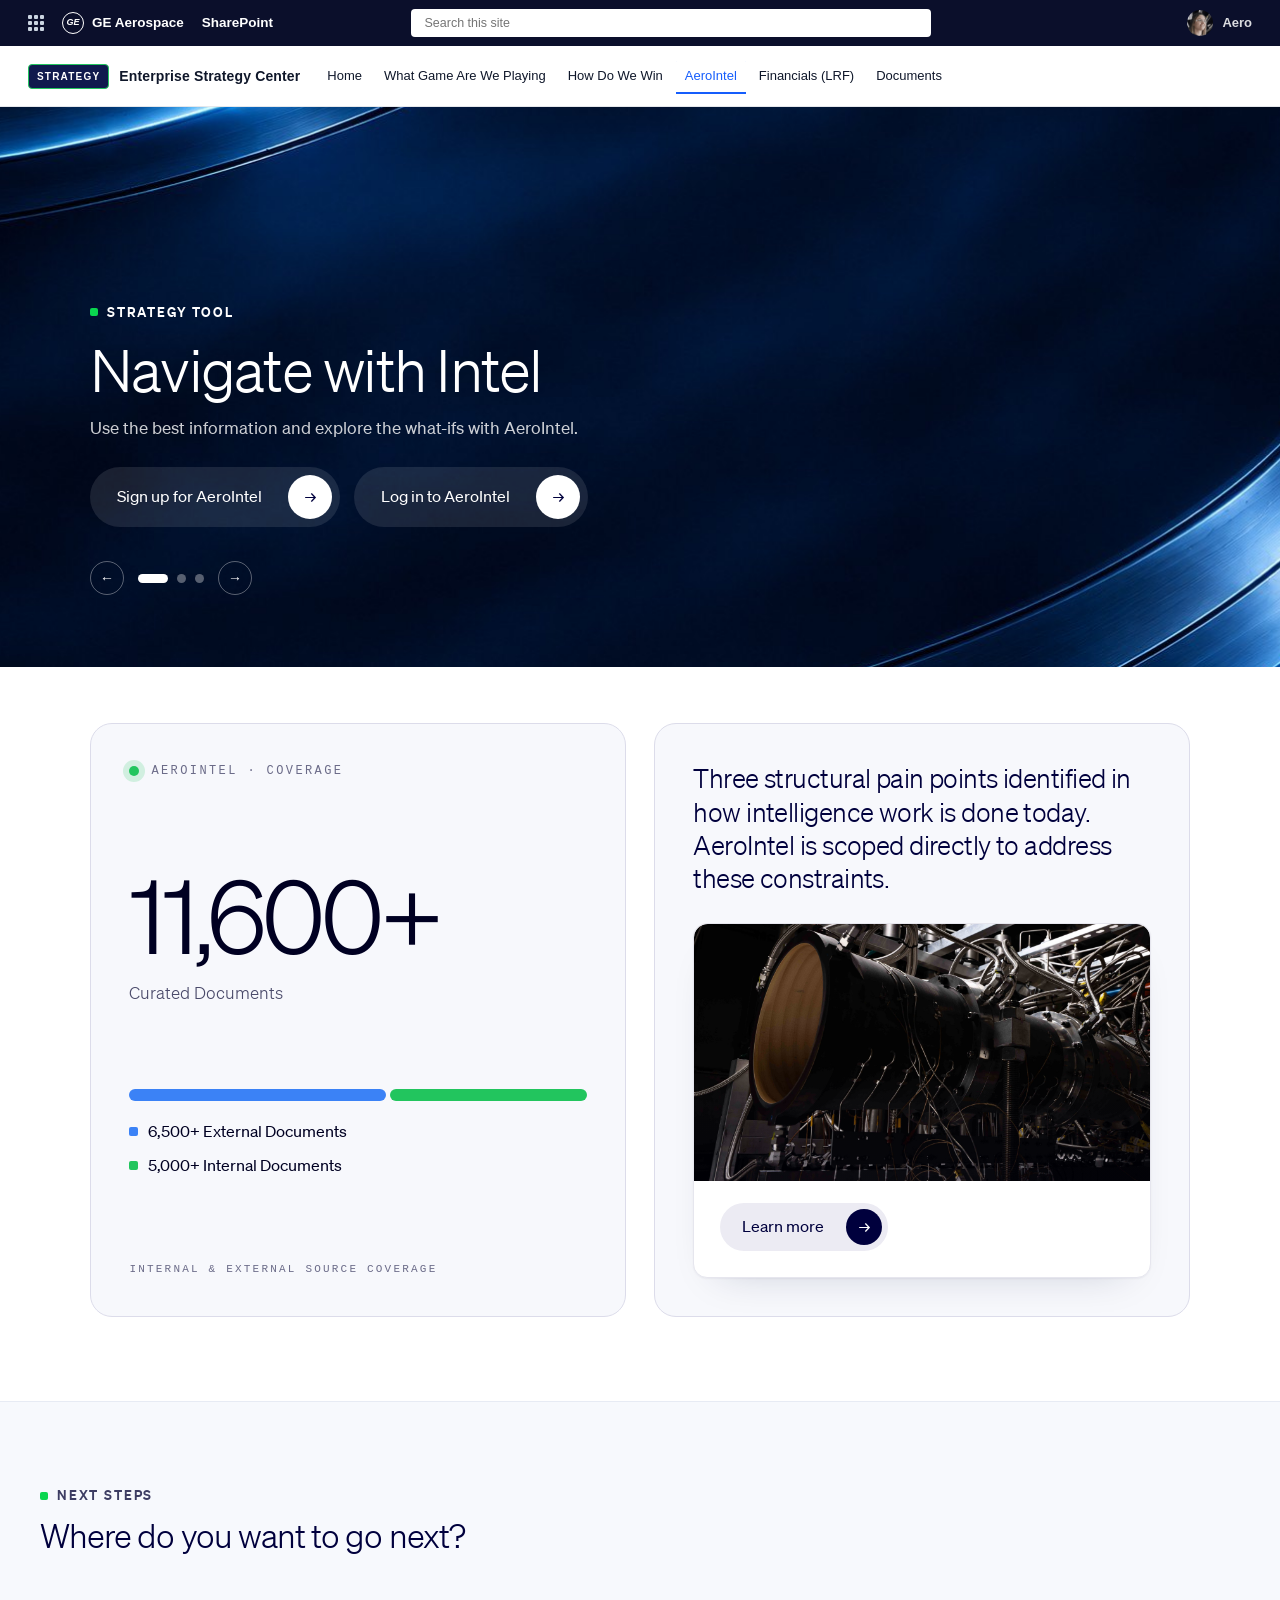
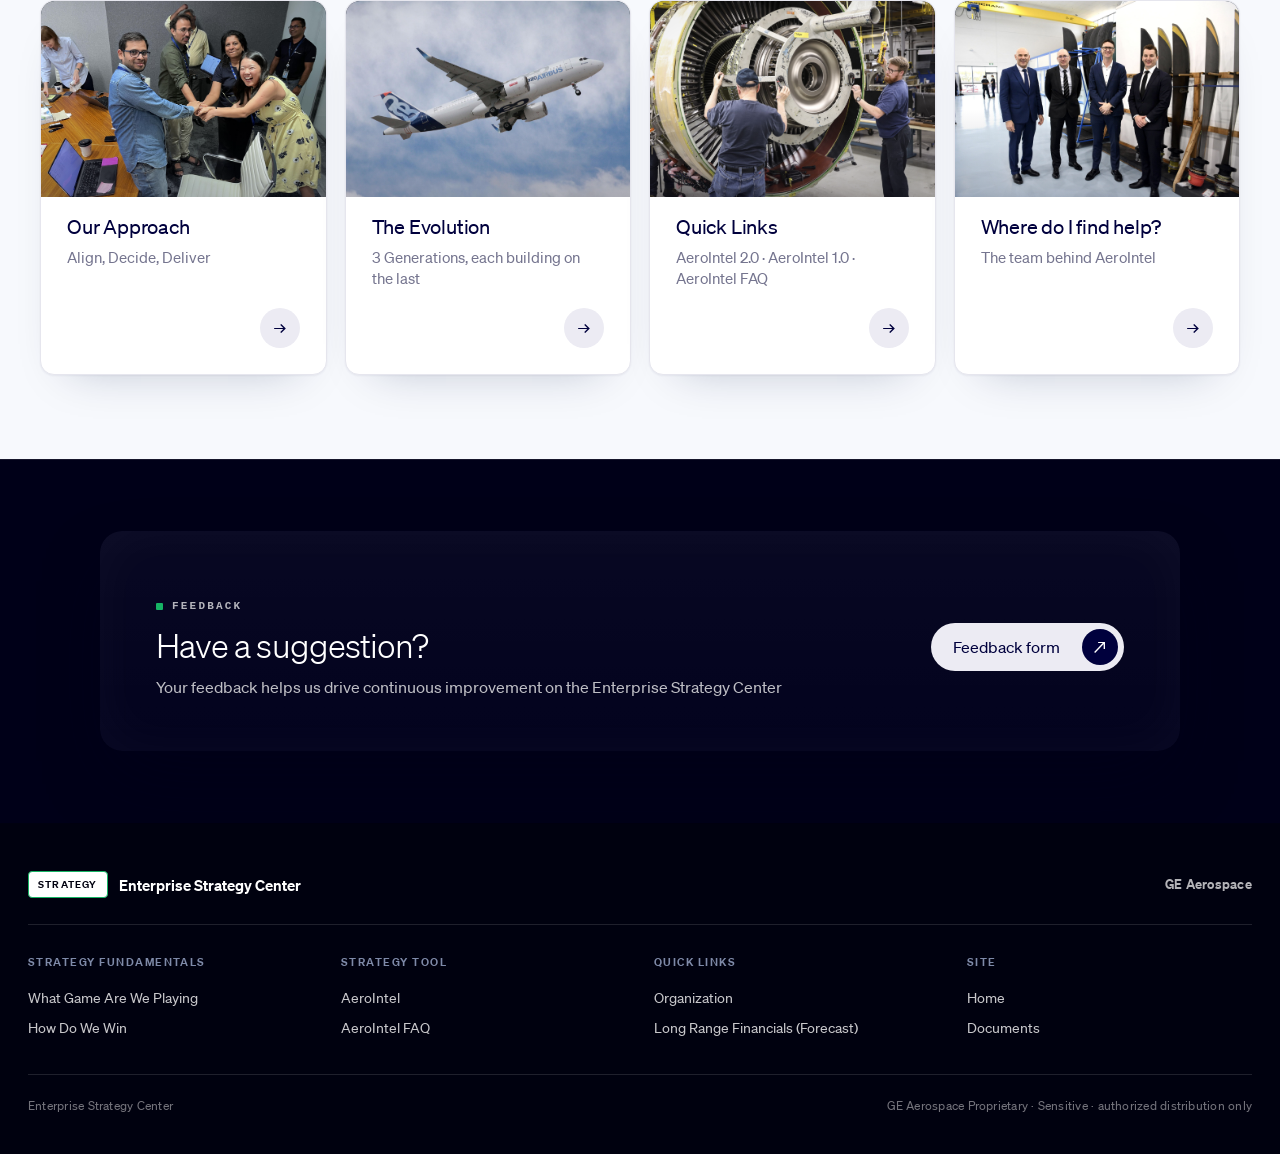
==== strategy-hub/option-d/aerointel.html @ 974b3f4d "AeroIntel help panel: new subcopy, AeroIntel placeholder roles, no business sections Co-Authored-By:" ====
<!doctype html><html lang="en"><head><meta charset="utf-8"><meta name="viewport" content="width=device-width, initial-scale=1"><meta name="robots" content="noindex, nofollow"><link rel="stylesheet" href="/hub/hub.css"><title>AeroIntel &middot; Enterprise Strategy Center &middot; Option D</title><style>
/* FOOTER BASE, copied from /hub/hub.css unchanged. The kit strips hub.css on every
   page, so a page that leans on it for .fd-footer ships stacked links with no columns
   and no background. Ken saw it on the Template Library and again on the homepage,
   2 October. This block goes FIRST so a page's own footer overrides still win. */
.fd-footer{background:#00010f;color:#fff;margin-top:56px;font-family:var(--font-sans,"GE Sans",-apple-system,"Helvetica Neue",Arial,sans-serif)}
.fd-footer .fdf-in{max-width:1280px;margin:0 auto;padding:48px 28px 40px}
.fd-footer .fdf-top{display:flex;align-items:center;justify-content:space-between;gap:20px;flex-wrap:wrap;padding-bottom:26px;border-bottom:1px solid rgba(255,255,255,.12)}
.fd-footer .fdf-brand{display:flex;align-items:center;gap:11px;font-size:15px;font-weight:600;color:#fff}
.fd-footer .fdf-chip{background:#fff;color:#00010f;font-size:10px;font-weight:800;letter-spacing:.12em;padding:5px 9px;border-radius:4px;border:1px solid #16b364}
.fd-footer .fdf-cobrand{font-size:13px;font-weight:600;color:rgba(255,255,255,.7);letter-spacing:.02em}
.fd-footer .fdf-cobrand i{font-style:normal;opacity:.5;margin:0 5px}
.fd-footer .fdf-cols{display:grid;grid-template-columns:repeat(4,1fr);gap:28px;padding:30px 0}
.fd-footer .fdf-h{font-size:10.5px;font-weight:700;letter-spacing:.14em;text-transform:uppercase;color:#7e8aa8;margin-bottom:12px}
.fd-footer .fdf-col a{display:block;color:rgba(255,255,255,.78);font-size:13.5px;text-decoration:none;padding:5px 0;transition:color .14s}
.fd-footer .fdf-col a:hover{color:#fff;text-decoration:none}
.fd-footer .fdf-meta{display:flex;align-items:center;justify-content:space-between;gap:16px;flex-wrap:wrap;padding-top:22px;border-top:1px solid rgba(255,255,255,.12);font-size:11.5px;color:rgba(255,255,255,.45);letter-spacing:.02em}
@media(max-width:720px){.fd-footer .fdf-cols{grid-template-columns:1fr 1fr;gap:24px}}
@media(max-width:440px){.fd-footer .fdf-cols{grid-template-columns:1fr}}

/* Dashboard — rebuilt on the GE Aerospace design system: white default, navy type, pill + circle arrows, one green accent */
@font-face{font-family:"GE Sans";font-weight:300;font-style:normal;font-display:swap;src:url("/assets/fonts/ge-sans/sons-light.woff2") format("woff2")}
@font-face{font-family:"GE Sans";font-weight:400;font-style:normal;font-display:swap;src:url("/assets/fonts/ge-sans/sons-regular.woff2") format("woff2")}
@font-face{font-family:"GE Sans";font-weight:600;font-style:normal;font-display:swap;src:url("/assets/fonts/ge-sans/sons-semibold.woff2") format("woff2")}
#dash{--ink:#00003d;--lav:#75758f;--pill:#ecebf3;--pillh:#e2e1ec;--tint:#f6f6f9;--line:#e6e6ee;--green:#0ad64f;color:var(--ink);background:#fff;font-family:"GE Sans",var(--font-sans,-apple-system,"Helvetica Neue",Arial,sans-serif)}
#dash .wrap2{width:100%;max-width:1320px;margin:0 auto;padding:0 40px;box-sizing:border-box}
#dash h2{font-weight:400;font-size:clamp(28px,2.6vw,40px);letter-spacing:-.015em;margin:0 0 12px;color:var(--ink);line-height:1.08}
#dash .lead{font-size:16px;color:var(--lav);line-height:1.55;margin:0 0 30px;max-width:64ch;font-weight:400}
#dash section{padding:76px 0 0}
#dash a{text-decoration:none;color:inherit}
#dash a:focus-visible,#dash button:focus-visible{outline:2px solid var(--ink);outline-offset:3px;border-radius:8px}

/* Signature components — the GE pill + circle arrow */
#dash .circ{display:inline-flex;flex:none;align-items:center;justify-content:center;width:44px;height:44px;border-radius:50%;background:var(--pill);color:var(--ink);font-size:17px;transition:background .18s,color .18s}
#dash .gpill{display:inline-flex;align-items:center;gap:22px;background:var(--pill);border-radius:999px;padding:6px 6px 6px 22px;color:var(--ink);font-size:16px;line-height:1.2;white-space:nowrap;transition:background .18s}
#dash .gpill .pc{display:flex;flex:none;align-items:center;justify-content:center;width:36px;height:36px;border-radius:50%;background:var(--ink);color:#fff;font-size:15px}
#dash .gpill:hover{background:var(--pillh)}

/* Scroll-in: one calm fade/rise, only when JS is on */
#dash.js-anim .rise{opacity:0;transform:translateY(14px);transition:opacity .5s ease,transform .5s ease}
#dash.js-anim .rise.in{opacity:1;transform:none}
@media (prefers-reduced-motion:reduce){#dash.js-anim .rise{opacity:1;transform:none;transition:none}#dash *{transition-duration:.01ms!important}}

/* ── HERO — full-bleed photography, white sentence-case type low-left ── */
#dash .hero{position:relative;color:#fff;background:#0a1626 url(/assets/hero/hero-aircraft.jpg?v=2) center 40%/cover no-repeat;min-height:clamp(540px,64vh,700px);display:flex;flex-direction:column;justify-content:flex-end}
#dash .hero::before{content:"";position:absolute;inset:0;pointer-events:none;background:linear-gradient(180deg,rgba(2,6,20,.28) 0%,rgba(2,6,20,0) 34%,rgba(2,6,20,.34) 100%)}
#dash .hero .in{position:relative;max-width:1320px;margin:0 auto;width:100%;padding:44px 40px 40px;box-sizing:border-box}
#dash .hero .hrow{display:grid;grid-template-columns:1.5fr .9fr;gap:24px 64px;align-items:end}
#dash .hero h1{font-weight:400;font-size:clamp(46px,5.6vw,82px);letter-spacing:-.015em;line-height:1.04;margin:0;color:#fff}
#dash .hero .hsub{font-size:clamp(17px,1.5vw,21px);color:#fff;line-height:1.4;margin:0 0 8px;max-width:34ch;justify-self:end}
#dash .hero .hline{border:0;border-top:1px solid rgba(255,255,255,.35);margin:34px 0 0}

/* ── GUIDED PATH — on white, structured by whitespace and hairlines ── */
#dash .rail-grid{display:grid;grid-template-columns:250px 1fr;gap:24px 56px;align-items:start;border-top:1px solid var(--line);padding-top:28px}
#dash .rail{font-size:19px;color:var(--ink);font-weight:400}
#dash .rail .rsub{display:block;font-size:14px;color:var(--lav);margin-top:8px;line-height:1.5;font-weight:400;max-width:24ch}
#dash .rail .rmore{margin-top:22px;display:inline-flex}
#dash .qrow{display:grid;grid-template-columns:56px 1fr;gap:24px;align-items:start;padding:30px 0;border-bottom:1px solid var(--line)}
#dash .qrow:first-child{padding-top:4px}
#dash .qnum{font-size:15px;color:var(--lav);padding-top:10px}
#dash .qhead{font-size:clamp(24px,2.4vw,32px);font-weight:400;letter-spacing:-.01em;color:var(--ink);line-height:1.15;margin:0 0 18px}
#dash .fpills{display:flex;flex-wrap:wrap;gap:10px}
/* Framing the fundamentals: the stair step above the three questions. One narrative, left to right: a card lands,
   the line draws out of it, PDCA turns in as the line passes, the target pops when the line arrives, the next card lands.
   CSS animations so it stays smooth while the panel is settling. Replays each time Get Started opens. 8 Sep. */
#dash{--fj-out:cubic-bezier(0.23,1,0.32,1);--fj-inout:cubic-bezier(0.77,0,0.175,1)}
#dash .fj{position:relative;height:300px;margin:6px 0 30px}
#dash .fj svg{position:absolute;inset:0;width:100%;height:100%;overflow:visible}
#dash .fj .fj-mono{font-family:ui-monospace,Menlo,monospace;font-size:10px;letter-spacing:.14em;fill:#2256e6;font-weight:700}
#dash .fj .fj-path{stroke-dasharray:100;stroke-dashoffset:100}
#dash .fj .fj-pdca,#dash .fj .fj-target,#dash .fj .fj-arrow{opacity:0;transform-box:fill-box;transform-origin:center}
#dash .fj .fj-pdca{transform:rotate(-70deg) scale(.7)}
#dash .fj .fj-target{transform:scale(.4)}
#dash .fj-stage{position:absolute;display:flex;flex-direction:column;gap:5px;text-align:left;background:#fff;border:1.5px solid var(--line);border-radius:14px;padding:14px 16px 15px;font-family:inherit;cursor:pointer;width:min(31%,330px);opacity:0;transform:translateY(14px) scale(.985);transition:border-color .15s ease,box-shadow .15s ease}
#dash .fj.go .fj-path.p1{animation:fjdraw .7s var(--fj-inout) .26s forwards}
#dash .fj.go .fj-path.p2{animation:fjdraw .95s var(--fj-inout) 1.12s forwards}
#dash .fj.go .fj-pdca{animation:fjturn .46s var(--fj-out) forwards}
#dash .fj.go .fj-pdca[style*="--i:1"]{animation-delay:.5s}
#dash .fj.go .fj-pdca[style*="--i:2"]{animation-delay:1.42s}
#dash .fj.go .fj-target{animation:fjpop .38s var(--fj-out) forwards}
#dash .fj.go .fj-target[style*="--i:1"]{animation-delay:.9s}
#dash .fj.go .fj-target[style*="--i:2"]{animation-delay:2.0s}
#dash .fj.go .fj-arrow{animation:fjfadein .25s var(--fj-out) 1.95s forwards}
@keyframes fjfadein{to{opacity:1}}
#dash .fj.go .fj-stage{animation:fjland .48s var(--fj-out) forwards}
#dash .fj.go .fj-stage.s1{animation-delay:0s}
#dash .fj.go .fj-stage.s2{animation-delay:.98s}
#dash .fj.go .fj-stage.s3{animation-delay:2.06s}
@keyframes fjdraw{to{stroke-dashoffset:0}}
@keyframes fjturn{from{opacity:0;transform:rotate(-70deg) scale(.7)}to{opacity:1;transform:none}}
@keyframes fjpop{0%{opacity:0;transform:scale(.4)}70%{opacity:1;transform:scale(1.12)}100%{opacity:1;transform:scale(1)}}
@keyframes fjland{from{opacity:0;transform:translateY(14px) scale(.985)}to{opacity:1;transform:none}}
#dash .fj-stage:hover{border-color:var(--ink);box-shadow:0 14px 34px -24px rgba(0,0,61,.4)}
#dash .fj-stage.on{border-color:var(--green);box-shadow:0 0 0 3px rgba(10,214,79,.14)}
#dash .fj-stage .fj-n{font-family:ui-monospace,Menlo,monospace;font-size:10px;font-weight:700;letter-spacing:.14em;color:#2256e6}
#dash .fj-stage .fj-name{font-size:16px;font-weight:600;color:var(--ink);letter-spacing:-.01em}
#dash .fj-stage .fj-f{font-size:12.5px;color:var(--lav);line-height:1.45}
#dash .fj-stage.s1{left:0;top:172px}
#dash .fj-stage.s2{left:34.5%;top:118px}
#dash .fj-stage.s3{left:69%;top:66px}
@media(max-width:860px){#dash .fj{height:auto;display:grid;gap:10px}#dash .fj svg{display:none}#dash .fj-stage{position:static;width:auto}}
@media(prefers-reduced-motion:reduce){#dash .fj .fj-path{stroke-dashoffset:0}#dash .fj .fj-pdca,#dash .fj .fj-target,#dash .fj-stage{transform:none}#dash .fj.go .fj-path,#dash .fj.go .fj-pdca,#dash .fj.go .fj-target,#dash .fj.go .fj-arrow,#dash .fj.go .fj-stage{animation:fjfade .3s ease forwards;animation-delay:0s}@keyframes fjfade{to{opacity:1}}}
/* A plain-language line on hover or focus for each stage pill. */
#dash .fpill[data-tip]{position:relative}
/* No floating box. A hint that appears over its neighbours and vanishes when you
   look away is a worse deal than a line that lives on the page: this reserves one
   line under the options and writes the hovered stage into it, holding the chosen
   one's line when nothing is hovered. Nothing is covered and nothing moves. */
/* The diagram answers the stage question, so it opens where that question is
   asked rather than sitting as a bare row at the foot of the panel. The trigger
   is a quiet line under the stage hint; the diagram opens between the two
   questions, which is where a reader is when they wonder what a stage means. */
#dash #px-start .fjwrap{margin:6px 0 0;border-top:0;padding-top:0}
#dash #px-start .fjmore{width:auto;gap:10px;padding:8px 0;font-size:14.5px;color:var(--lav)}
#dash #px-start .fjmore .fjmore-t{font-size:14.5px;border-bottom:1px solid transparent;transition:border-color .18s cubic-bezier(.23,1,.32,1)}
#dash #px-start .fjmore .fjmore-c{margin-left:0;width:22px;height:22px;font-size:13px}
@media(hover:hover) and (pointer:fine){
  #dash #px-start .fjmore:hover{color:var(--ink)}
  #dash #px-start .fjmore:hover .fjmore-t{border-bottom-color:var(--ink)}}
#dash #px-start .fjbox{padding:14px 0 4px}
#dash #px-start .fjh{display:none}
#dash .qtip{min-height:2.6em;margin:14px 0 0;font-size:15px;line-height:1.5;color:var(--lav);
  max-width:62ch;transition:opacity .18s cubic-bezier(.23,1,.32,1)}
#dash .qtip.swap{opacity:0}
/* Empty, it reserves nothing. Holding two lines of space before anyone has
   hovered anything leaves a hole under the options. */
#dash .qtip:empty{min-height:0;margin-top:0}
@media(prefers-reduced-motion:reduce){#dash .qtip{transition:none}}
/* The PDCA turns and the targets explain themselves on hover or focus, in Sam's words
   from the 9 Oct journey mock-up. The line under the journey is the page's own .qtip;
   CSS only (:has), so nothing here depends on script the kit may drop. */
#dash .fj .fj-pdca,#dash .fj .fj-target{cursor:help;outline:none}
#dash .fj-ribbon{margin:22px 0 0;padding:14px 20px;border-radius:12px;background:linear-gradient(90deg,#eef3ff,#effaf3);border:1px solid #e1e6f2;font-size:14.5px;line-height:1.5;color:var(--lav);text-align:center}
#dash .fj-ribbon b{color:var(--ink);font-weight:600}
#dash .fj-ribbon i{font-style:normal;margin:0 8px;color:#a5adc4}
/* Sam's Getting Started panel. Three cards of real copy, so the type is set for reading: one body size,
   dark enough to read, every card the same height, and each card's action pinned to its foot so the three
   buttons line up. Labels are the Learn panel's v-label; the cards are the homepage card frame. */
#dash #fjpanel{margin-top:30px}
#dash #fjpanel .phead{margin-bottom:16px}
#dash #fjpanel .k{font-size:11px;font-weight:700;letter-spacing:.2em;text-transform:uppercase;color:#44496e;font-family:ui-monospace,Menlo,monospace;margin-bottom:14px}
#dash #fjpanel .phead .k{margin-bottom:8px}
#dash #fjpanel h2{font-size:24px;font-weight:300;letter-spacing:-.015em;color:var(--ink);margin:0;line-height:1.2}
#dash #fjpanel .side{display:grid;grid-template-columns:repeat(3,1fr);gap:18px;align-items:stretch}
#dash #fjpanel .side > div{border-radius:14px;padding:28px;display:flex;flex-direction:column;background:#fff;border:1px solid var(--line);box-shadow:0 1px 2px rgba(11,26,64,.05),0 18px 40px -26px rgba(11,26,64,.22);font-size:16px;line-height:1.55;color:#44496e}
#dash #fjpanel .side > div > span,#dash #fjpanel .next p{margin:0 0 28px}
#dash #fjpanel .next{background:var(--ink)!important;border-color:var(--ink)!important;color:#fff}
#dash #fjpanel .next .k{color:rgba(255,255,255,.7)}
#dash #fjpanel .next p{font-size:16px;line-height:1.55;color:#fff}
#dash #fjpanel .side .gpill{margin-top:auto;align-self:flex-start;white-space:normal;text-align:left;font-size:15px;line-height:1.3;gap:16px;text-decoration:none}
#dash #fjpanel .side .gpill .pc{width:32px;height:32px;font-size:13px}
@media(max-width:860px){#dash #fjpanel .side{grid-template-columns:1fr}#dash #fjpanel .side > div{padding:24px}}
#dash .fj-note{display:flex;align-items:flex-start;gap:9px;margin:12px 0 0;font-size:14px;line-height:1.5;color:var(--lav)}
#dash .fj-note svg{flex:none;margin-top:2px}
/* Each tip opens beside the icon it explains, as in Sam's journey mock-up (Anam, via Becca, 15 Oct). The
   card is Sam's .tip at GE values; the script below places it next to the hovered icon. */
#dash .fj-tips{position:absolute;inset:0;pointer-events:none;z-index:5}
#dash .fj-tips .qtip{position:absolute;left:0;top:0;width:300px;min-height:0;margin:0;background:#00003d;color:#fff;border-radius:12px;padding:16px 18px;font-size:13.5px;line-height:1.5;box-shadow:0 12px 30px rgba(11,16,51,.25);opacity:0;transform:translateY(6px);transition:opacity .18s,transform .18s}
#dash .fj-tips .qtip b{color:#fff;font-weight:600}
#dash #fjbox:has(.fj-pdca[style*="--i:1"]:is(:hover,:focus-visible)) .qtip[data-k="p1"],
#dash #fjbox:has(.fj-pdca[style*="--i:2"]:is(:hover,:focus-visible)) .qtip[data-k="p2"],
#dash #fjbox:has(.fj-target[style*="--i:1"]:is(:hover,:focus-visible)) .qtip[data-k="t1"],
#dash #fjbox:has(.fj-target[style*="--i:2"]:is(:hover,:focus-visible)) .qtip[data-k="t2"]{opacity:1;transform:none}
#dash .fj-tips .qtip.on{opacity:1;transform:none}
@media(prefers-reduced-motion:reduce){#dash .fj-tips .qtip{transition:none}}

#dash .fpill{appearance:none;font-family:inherit;line-height:1.2;padding:11px 22px;font-size:15px;font-weight:400;border-radius:999px;border:0;background:var(--pill);color:var(--ink);white-space:nowrap;cursor:pointer;transition:background .18s,color .18s}
#dash .fpill:hover{background:var(--pillh)}
#dash .fpill.on{background:var(--ink);color:#fff}

/* Recommendation — the highlighted row, split: Wingmate handoff leads (the one green action), direct destination second */
#dash .frec{display:grid;grid-template-columns:1.55fr 1fr;gap:0;align-items:stretch;background:var(--tint);margin-top:44px}
#dash .frec .fhalf{display:grid;grid-template-columns:1fr auto;gap:28px;align-items:center;padding:36px 40px}
#dash .frec .fdst{border-left:1px solid var(--line);gap:24px}
#dash .frec .fmeta{font-size:13.5px;color:var(--ink);margin-bottom:12px}
#dash .frec .fmeta .dot{display:inline-block;width:4px;height:4px;border-radius:50%;background:#c9c9d6;vertical-align:2px;margin:0 9px}
#dash .frec .fmeta .fm2{color:var(--lav)}
#dash .frec-title{font-size:clamp(28px,2.8vw,40px);font-weight:400;letter-spacing:-.015em;line-height:1.1;margin:0 0 10px;color:var(--ink)}
#dash .frec-body{font-size:16px;line-height:1.55;color:var(--lav);max-width:72ch;margin:0 0 18px}
#dash .frec-body b{color:var(--ink);font-weight:400}
/* The recommendation had three things competing to be the action: a bold line, a
   green circle and a navy circle. The label is now a button, the quoted prompt is
   set apart from the explanation, and the right half is the quieter of the two. */
#dash .frec-label{display:inline-flex;align-items:center;gap:10px;font-size:15px;font-weight:600;
  color:#fff;background:var(--ink);border-radius:100px;padding:11px 20px;line-height:1;
  transition:background .18s,transform .18s}
#dash .frec .fhalf:hover .frec-label{background:#123}
#dash .frec .fdst .frec-label{color:var(--ink);background:transparent;border:1px solid var(--line);padding:10px 19px}
#dash .frec .fdst:hover .frec-label{background:#fff;border-color:var(--ink)}
/* One affordance per half: the labelled button. The circle arrow duplicated it. */
#dash .frec .go{display:none}
#dash .frec .fhalf{grid-template-columns:1fr}
#dash .frec .fdst .go{width:44px;height:44px;background:transparent;border:1px solid var(--line);color:var(--ink);font-size:16px}
#dash .frec .fdst:hover .go{background:var(--ink);border-color:var(--ink);color:#fff}
#dash .frec .fdst{align-items:start}
#dash .frec .fdst .fmain{padding-top:2px}
#dash .frec .fwm-q{font-size:15px;line-height:1.55;color:var(--lav);margin:0 0 20px;max-width:60ch;
  padding:12px 0 12px 16px;border-left:2px solid var(--line);font-style:normal}
/* The recommendation card grew when the why and the field proof joined it, so
   both halves hang from the top: a centred arrow beside a tall card reads as
   an arrow pointing at nothing. */
#dash .frec .fhalf{align-items:start}
#dash .frec .fhalf .go{margin-top:6px}
/* The stair step used to sit above the questions, where it read as something to
   get past. Sam, 8 Sep: put a learn more under it that opens the animation. It
   is now below the recommendation, closed, and it plays when it opens. */
/* Question two and the recommendation are empty until they are earned. */
/* An answered question draws a line to the next one, and the last one draws into
   the recommendation. The page already says "this leads to that" this way: the
   stair step below runs the same pale path from one stage to the next, so the
   questions borrow its language rather than inventing a second one. */
/* Both halves end in an action, so both look like one. "Start with Wingmate" was
   set as plain body text at the foot of a long card and read as another
   paragraph. */
#dash .frec .frec-label{display:inline-flex;align-items:center;gap:10px;font-size:15.5px;font-weight:600;
  padding:12px 22px;border-radius:100px;background:var(--ink);color:#fff;border:1px solid var(--ink);
  transition:background .18s cubic-bezier(.23,1,.32,1),color .18s cubic-bezier(.23,1,.32,1)}
#dash .frec .frec-label::after{content:"\2192";font-weight:400}
#dash .frec .fdst .frec-label{background:transparent;color:var(--ink);border:1px solid var(--line)}
@media(hover:hover) and (pointer:fine){
  #dash .frec .fhalf:hover .frec-label{background:#0b1533;border-color:#0b1533;color:#fff}
  #dash .frec .fdst:hover .frec-label{background:var(--ink);border-color:var(--ink);color:#fff}}
/* The right half names the file rather than asking a question about it. */
/* The file is a title beside a title, so it is set at the same size as the
   recommendation rather than a rank below it. */
#dash .frec .fdst-name{font-size:clamp(28px,2.8vw,40px);font-weight:400;letter-spacing:-.015em;
  line-height:1.1;color:var(--ink);margin:0 0 8px}
#dash .frec .fdst-fund{font-size:14px;color:var(--lav);margin:0 0 20px}
#dash .frec .fdst .go{display:none}
/* Both ways in sit under the thumbnail, so the right half carries weight against
   a long recommendation instead of holding one label. Each one says what it is
   rather than leaving a reader to guess which is which. */
/* Before anything is answered the panel is one question in a wide grid, and the
   space under it was the height the recommendation will occupy. The rows carry
   their own rhythm instead. */
#dash #px-start .rail-grid{padding-top:22px}
#dash #px-start .qrow{padding:22px 0}
#dash #px-start .fjwrap{margin-top:22px}
/* A panel already sits inside the page column, so its inner wrap carries no side padding of its own:
   the second 40px set every panel in from the tile row above it and the bands below (Donny, 15 Oct). */
#dash .gsx .wrap2{padding-bottom:6px;padding-left:0;padding-right:0}
/* One left edge for the whole panel. The rail was a 250px column beside the
   questions, the number was a third column with a connector hanging off it, and
   the recommendation started somewhere else again. */
#dash #px-start .rail-grid{display:block;border-top:1px solid var(--line);padding-top:26px}
#dash #px-start .rail{font-size:15px;color:var(--lav);max-width:62ch;margin:0 0 26px}
#dash #px-start .rail .rsub{display:inline;font-size:15px;max-width:none;margin:0}
#dash #px-start .rail .rsub::before{content:" "}
#dash #px-start .qrow{display:block;padding:0;border-bottom:0}
/* This rule carries two ids, so it beat the hidden rule and question two was
   on the page from the start again. Hidden wins, stated at the same weight. */
#dash #px-start .qrow[hidden],#dash #px-start .frec[hidden],#dash #px-start .fnote[hidden]{display:none}
#dash #px-start .qrow + .qrow{padding-top:52px}
/* The questions are the titles, and they are the same question, so they are set
   the same. The gap under a question is tighter than the gap between one
   question and the next, so each heading reads with its own options rather
   than floating between the two sets. */
#dash #px-start .qhead{font-size:clamp(30px,3.4vw,44px);font-weight:300;letter-spacing:-.022em;
  line-height:1.08;margin:0 0 20px}
/* No box behind the answer. It sat on a grey panel inside an already grey
   section, which reads as a rendering fault rather than a container. */
#dash #px-start .frec{margin-top:52px;border-top:1px solid var(--line);padding-top:34px;
  background:transparent;border-left:0;border-right:0;border-bottom:0;border-radius:0;overflow:visible;align-items:start}
#dash #px-start .frec .fhalf{padding:0 44px 0 0;align-items:start}
#dash #px-start .frec .fdst{border-left:1px solid var(--line);padding:0 0 0 44px}
#dash #px-start .fnote{padding:0;margin-top:26px}
#dash #px-start .fjwrap{margin-top:26px}
#dash .frec .facts{display:grid;gap:10px;margin-top:20px}
#dash .frec .fact{display:grid;grid-template-columns:1fr auto;align-items:center;gap:8px 16px;
  padding:16px 18px;border:1px solid var(--line);border-radius:14px;background:#fff;text-decoration:none;
  transition:border-color .18s cubic-bezier(.23,1,.32,1),box-shadow .18s cubic-bezier(.23,1,.32,1)}
#dash .frec .fact-t{font-size:15.5px;font-weight:600;color:var(--ink);grid-column:1}
#dash .frec .fact-s{grid-column:1;font-size:13px;line-height:1.5;color:var(--lav);
  display:-webkit-box;-webkit-line-clamp:2;-webkit-box-orient:vertical;overflow:hidden}
#dash .frec .fact-a{grid-column:2;grid-row:1 / span 2;width:34px;height:34px;border-radius:50%;
  border:1px solid var(--line);display:inline-flex;align-items:center;justify-content:center;
  color:var(--ink);font-size:15px;
  transition:background .18s cubic-bezier(.23,1,.32,1),border-color .18s cubic-bezier(.23,1,.32,1),color .18s cubic-bezier(.23,1,.32,1)}
@media(hover:hover) and (pointer:fine){
  #dash .frec .fact:hover{border-color:var(--ink);box-shadow:0 10px 30px -22px rgba(11,26,64,.5)}
  #dash .frec .fact:hover .fact-a{background:var(--ink);border-color:var(--ink);color:#fff}}
#dash .frec .fact{background:#fff}
#dash .frec #gp-cta .fact-a{background:#2256e6;border-color:#2256e6;color:#fff}
#dash .frec #gp-wm .fact-a{background:var(--green);border-color:var(--green);color:#00003d}
@media(hover:hover) and (pointer:fine){
  #dash .frec #gp-cta:hover{border-color:#2256e6;box-shadow:0 10px 30px -20px rgba(34,86,230,.55)}
  #dash .frec #gp-cta:hover .fact-a{background:#1b46bd;border-color:#1b46bd;color:#fff}
  #dash .frec #gp-wm:hover{border-color:var(--green);box-shadow:0 10px 30px -20px rgba(10,214,79,.5)}
  #dash .frec #gp-wm:hover .fact-a{background:#09c247;border-color:#09c247;color:#00003d}}
/* The green circle was the old whole-card arrow. There is no whole card to press
   any more, so it is gone. */
#dash .frec .go{display:none}
#dash .qnum{position:relative}
#dash .qrow .qlink{position:absolute;left:10px;top:36px;bottom:-34px;width:2px;background:#c9d4ee;
  transform-origin:top center;transform:scaleY(0);opacity:0;border-radius:2px}
#dash .qrow.answered .qlink{animation:qdraw .52s cubic-bezier(.23,1,.32,1) .08s forwards}
#dash .qrow .qlink::after{content:"";position:absolute;left:-4px;bottom:0;width:9px;height:9px;
  border-right:2px solid #c9d4ee;border-bottom:2px solid #c9d4ee;transform:rotate(45deg)}
#dash .qrow#gp-row2 .qlink{bottom:-46px}
@keyframes qdraw{from{transform:scaleY(0);opacity:0}to{transform:scaleY(1);opacity:1}}
@media(prefers-reduced-motion:reduce){
  #dash .qrow.answered .qlink{animation:none;transform:scaleY(1);opacity:1}}
@media(max-width:860px){#dash .qrow .qlink{display:none}}
#dash .frec[hidden],#dash .fnote[hidden],#dash .qrow[hidden]{display:none}
#dash .fjwrap{margin-top:30px;border-top:1px solid var(--line);padding-top:8px}
#dash .fjmore{display:flex;align-items:center;gap:14px;width:100%;padding:16px 0;background:none;border:0;
  font:inherit;cursor:pointer;color:var(--ink);text-align:left}
#dash .fjmore-t{font-size:16px}
#dash .fjmore-c{margin-left:auto;width:30px;height:30px;border:1px solid var(--line);border-radius:50%;
  display:inline-flex;align-items:center;justify-content:center;font-size:16px;line-height:1;
  transition:transform .2s cubic-bezier(.23,1,.32,1),background .2s cubic-bezier(.23,1,.32,1),color .2s cubic-bezier(.23,1,.32,1)}
@media(hover:hover) and (pointer:fine){#dash .fjmore:hover .fjmore-c{background:var(--ink);border-color:var(--ink);color:#fff}}
#dash .fjmore[aria-expanded="true"] .fjmore-c{transform:rotate(45deg);background:var(--ink);border-color:var(--ink);color:#fff}
#dash .fjbox{padding:6px 0 18px}
#dash .fjh{font-size:clamp(20px,1.8vw,26px);font-weight:300;letter-spacing:-.02em;margin:0 0 18px;color:var(--ink)}
@media(prefers-reduced-motion:reduce){#dash .fjmore-c{transition:none}}
#dash .frec .fwhy{border-left:2px solid var(--line);padding-left:16px;margin:0 0 16px;max-width:64ch}
#dash .frec .fwhy-l{display:block;font-size:11px;letter-spacing:.16em;text-transform:uppercase;color:var(--lav);margin-bottom:5px}
#dash .frec .fwhy p{font-size:15px;line-height:1.55;color:var(--lav);margin:0}
#dash .frec .fproof{font-size:14.5px;line-height:1.55;color:var(--ink);margin:0 0 18px;max-width:64ch}
#dash .frec .fproof-l{display:block;font-size:11px;letter-spacing:.16em;text-transform:uppercase;color:var(--lav);margin-bottom:5px}
#dash .fnote{font-size:14px;line-height:1.6;color:var(--lav);margin:18px 0 0;max-width:78ch}
#dash .frec .fmain{transition:opacity .15s ease}
#dash .frec .fmain.swap{opacity:0}

/* Or just ask Wingmate — quiet white row */

/* Roles — pill + circle, each door says its destination */
#dash .rolerow{display:flex;flex-wrap:wrap;gap:12px}
#dash .rolerow .gpill .pc span{transition:transform .18s}
#dash .rolerow .gpill:hover .pc span{transform:translateX(2px)}

/* Editorial lists — left rail, hairline rows, circle-arrow affordance */
#dash .librow{display:grid;grid-template-columns:112px 1fr auto;gap:26px;align-items:center;padding:22px 0;border-bottom:1px solid var(--line)}
#dash .librow:first-child{padding-top:0}
#dash .librow .thumb{width:112px;height:68px;object-fit:cover;object-position:top;display:block;border:1px solid var(--line);background:#fff}
#dash .lmeta{display:block;font-size:13.5px;color:var(--lav);margin-bottom:6px}
#dash .lmeta .dot{display:inline-block;width:4px;height:4px;border-radius:50%;background:#c9c9d6;vertical-align:2px;margin:0 8px}
#dash .librow .tname{font-weight:400;font-size:clamp(20px,1.9vw,26px);letter-spacing:-.012em;color:var(--ink);display:block;line-height:1.15}
#dash .librow .tdesc{display:block;font-weight:400;font-size:14.5px;color:var(--lav);line-height:1.5;margin-top:5px;max-width:58ch}
#dash .librow:hover .circ{background:var(--ink);color:#fff}
/* ═══ FUNDAMENTALS RAIL ═══════════════════════════════════════════════════
   The eight Fundamentals ran as eight stacked rows, which is most of the
   scroll on this page. Anam asked on 27 Aug for a carousel so the set is
   visible without pushing everything below it off the screen. It drifts on
   its own and stops the moment anyone touches it, which is the "moving but
   not static" she described. Donny, 31 Aug. */
/* flex rather than grid: grid-auto-columns resolved to the container width and
   the rail never overflowed, so there was nothing to scroll. */
/* No scroll-snap. Mandatory snapping pulled every 1px of drift back to the
   nearest card, so the rail sat still. Snap returns once a reader takes it
   over, via the class the script adds. */
/* Snap stays off even once held: turning it on mid-scroll yanked the rail back
   to the nearest card the instant anyone hovered it. */
/* Inside a panel there is room for the whole set, so it is a grid and every
   Fundamental is visible without scrolling for the last three. Donny, 31 Aug. */
/* No lift on hover. It moved the hovered card 2px out of line with its
   neighbours, which reads as a broken row, and it fought the drift. */
/* ═══ GET STARTED, EXPANDING ══════════════════════════════════════════════
   27 Aug: nobody should answer three questions to get onto the homepage, and
   nobody should have to learn a new pattern either. The tile opens the panel
   in place, the same behaviour the Fundamental pages already use. */
#dash .gsx{display:none;border-top:1px solid var(--line);margin-top:34px;padding-top:8px}
#dash .gsx.open{display:block}
#dash .gsx h3.pxh{font-size:clamp(22px,2vw,28px);font-weight:300;letter-spacing:-.02em;margin:26px 0 4px;color:var(--ink)}
#dash .gsx .pxsub{font-size:15px;color:var(--lav);margin:0 0 22px}
/* The AI panel in the page's own language: tint panel, ink type, pill buttons,
   so it reads as one page rather than the dark band the Fundamentals carry. */
#dash .wingband{position:relative;color:var(--ink);padding:44px 34px 40px;border-radius:14px;overflow:hidden;margin-bottom:26px;background:var(--tint);border:1px solid var(--line)}
#dash .wingband .in{position:relative}
#dash .wingband .kick{display:inline-flex;align-items:center;gap:9px;font-size:11.5px;font-weight:700;letter-spacing:.2em;text-transform:uppercase;color:var(--ink);margin-bottom:18px}
#dash .wingband .kick::before{content:"";width:7px;height:7px;background:var(--green);border-radius:1px;flex-shrink:0}
#dash .wingband h3{font-size:clamp(22px,2vw,28px);font-weight:300;letter-spacing:-.02em;margin:0 0 10px;color:var(--ink);line-height:1.1}
#dash .wingband .wb-sub{font-size:15px;color:var(--lav);margin:0 0 26px;max-width:62ch;line-height:1.55}
#dash .wb-grid{display:grid;grid-template-columns:repeat(auto-fit,minmax(210px,1fr));gap:14px}
#dash .wb-card{background:#fff;border:1px solid var(--line);border-radius:14px;padding:22px 22px 20px;display:flex;flex-direction:column;transition:border-color .18s,box-shadow .18s}
#dash .wb-card:hover{border-color:var(--ink);box-shadow:0 12px 30px -22px rgba(0,0,61,.35)}
#dash .wb-card strong{display:block;font-size:16px;font-weight:400;color:var(--ink);margin-bottom:6px;letter-spacing:-.01em}
#dash .wb-card p{font-size:14px;color:var(--lav);margin:0 0 18px;line-height:1.55}
#dash .wb-card .wb-run{display:inline-flex;align-items:center;gap:14px;align-self:flex-start;margin-top:auto;padding-top:0;background:var(--pill);color:var(--ink);font-size:14px;font-weight:400;letter-spacing:0;border-radius:999px;padding:5px 5px 5px 16px;line-height:1.2;text-decoration:none;transition:background .18s}
#dash .wb-card .wb-run .pc{display:flex;flex:none;align-items:center;justify-content:center;width:30px;height:30px;border-radius:50%;background:var(--ink);color:#fff;font-size:14px}
#dash .wb-card .wb-run:hover{background:var(--pillh)}
#dash .gsx .gsx-close{float:right;margin-top:18px;border:1px solid var(--line);background:#fff;border-radius:100px;
  padding:7px 15px;font-family:inherit;font-weight:400;font-size:13px;line-height:normal;color:var(--ink);cursor:pointer}
#dash .gsx .gsx-close:hover{background:var(--ink);color:#fff;border-color:var(--ink)}
#dash .sm-action[aria-expanded="true"]{border-color:var(--ink)}
/* The SharePoint authoring bar, Create / Promote / Page details / Preview,
   is chrome the tenant adds for editors. It is not part of the design and
   it should not appear in a review. Donny, 31 Aug. */
/* ═══ TEMPLATE PREVIEW ════════════════════════════════════════════════════
   Anam, MarkUp 16: a template tile should open in a modal the way Browse
   Templates does on a Fundamental page, rather than navigating away. The modal
   carries the real template detail page, so it is the same content either way. */
#dash .tplmodal{position:fixed;inset:0;z-index:1200;display:none;align-items:center;justify-content:center;padding:3vh 3vw}
#dash .tplmodal.on{display:flex}
#dash .tplmodal .scrim{position:absolute;inset:0;background:rgba(0,0,40,.44)}
#dash .tplmodal .box{position:relative;width:min(1120px,100%);height:min(88vh,940px);background:#fff;
  border-radius:6px;overflow:hidden;box-shadow:0 40px 90px -30px rgba(0,0,60,.5);display:flex;flex-direction:column}
#dash .tplmodal .bar{display:flex;align-items:center;gap:14px;padding:12px 14px 12px 20px;border-bottom:1px solid var(--line)}
#dash .tplmodal .bar .nm{font-size:15px;color:var(--ink);flex:1;min-width:0;overflow:hidden;text-overflow:ellipsis;white-space:nowrap}
#dash .tplmodal .bar a{font-size:13px;color:var(--ink);text-decoration:none;border:1px solid var(--line);
  border-radius:100px;padding:7px 15px;white-space:nowrap}
#dash .tplmodal .bar a:hover{background:var(--ink);color:#fff;border-color:var(--ink)}
#dash .tplmodal .bar button{width:34px;height:34px;border-radius:50%;border:1px solid var(--line);background:#fff;
  color:var(--ink);font-size:17px;line-height:1;cursor:pointer;flex:none}
#dash .tplmodal .bar button:hover{background:var(--ink);color:#fff;border-color:var(--ink)}
#dash .tplmodal iframe{flex:1;width:100%;border:0;background:#fff}
.cmdbar{display:none!important}
#dash .lib-sec{margin-bottom:76px}
#dash .lib-sec h2{margin-bottom:26px}

/* Filter pills (explicit resets: hub.css has an unrelated .filters sidebar component) */
#dash .filters{display:flex;align-items:center;gap:10px;flex-wrap:wrap;margin:0 0 26px;background:none;border:0;border-radius:0;padding:0}
#dash .filters .fl{font-size:14px;color:var(--lav);margin-right:6px}
#dash .filters .pill{font-size:14px;font-weight:400;color:var(--ink);border:0;border-radius:999px;padding:9px 18px;cursor:pointer;background:var(--pill);transition:background .18s,color .18s}
#dash .filters .pill:hover{background:var(--pillh)}
#dash .filters .pill.on{background:var(--ink);color:#fff}

/* Templates — dark photo cards (photography is the only dark), pill labels on-photo */
#dash .thead{display:flex;align-items:center;justify-content:space-between;gap:20px;margin:0 0 26px;flex-wrap:wrap}
#dash .thead h2{margin:0}
#dash .cards{display:grid;grid-template-columns:repeat(auto-fill,minmax(236px,1fr));gap:28px 20px}
#dash .card{display:block}
#dash .card .cover{position:relative;height:150px;background:#0a1626;overflow:hidden}
#dash .card .cover img{position:absolute;inset:0;width:100%;height:100%;object-fit:cover}
/* A document preview reads from its top edge. Centre-cropping a page of a
   workbook shows the middle of a paragraph. */
#dash .card.tpl .cover{background:#fff}
#dash .card.tpl .cover img{object-position:top center}
/* The pill was translucent white on a dark photo. On a white document page
   it sat unreadable in the middle of a paragraph. Solid navy, top left. */
#dash .card .cover .tag{position:absolute;left:10px;top:10px;bottom:auto;z-index:2;font-size:12px;
  font-weight:600;color:#fff;background:rgba(0,0,61,.92);border-radius:999px;padding:5px 12px;
  box-shadow:0 6px 16px -8px rgba(0,0,40,.55)}
#dash .card .eyb{display:block;font-size:13.5px;color:var(--lav);margin:14px 0 4px}
#dash .card .ttl{font-size:17.5px;font-weight:400;color:var(--ink);margin:0;letter-spacing:-.01em;line-height:1.3;border-bottom:1px solid transparent;display:inline;transition:border-color .18s}
#dash .card:hover .ttl{border-bottom-color:var(--ink)}

/* Integration Points band — flat editorial split */
#dash .map-band{display:grid;grid-template-columns:1fr 1.35fr;gap:24px 64px;align-items:center;border-top:1px solid var(--line);padding-top:34px}
#dash .map-copy p{font-size:16px;color:var(--lav);line-height:1.55;margin:0 0 26px;max-width:46ch}
#dash .map-shot{display:block;border:1px solid var(--line);background:var(--tint)}
#dash .map-shot img{display:block;width:100%;height:auto}

/* Where to focus — stat on white beside hairline rows, grey circles only */
#dash .focus{display:grid;grid-template-columns:250px 1fr;gap:24px 56px;align-items:start;border-top:1px solid var(--line);padding-top:30px}
#dash .focus .num{font-size:clamp(64px,6.4vw,96px);font-weight:400;letter-spacing:-.03em;line-height:1;color:var(--ink)}
#dash .focus .num span{font-size:20px;color:var(--lav);letter-spacing:0}
#dash .focus .nlabel{font-size:17px;color:var(--ink);margin-top:10px}
#dash .focus .fl-lead{margin:8px 0 0;font-size:14px;color:var(--lav);line-height:1.5;max-width:26ch}
#dash .focus .row{display:flex;align-items:center;justify-content:space-between;gap:20px;padding:22px 0;border-bottom:1px solid var(--line)}
#dash .focus .row:first-child{padding-top:0}
#dash .focus .rt{font-size:clamp(19px,1.8vw,24px);color:var(--ink);font-weight:400;letter-spacing:-.01em;line-height:1.2}
#dash .focus .rd{font-size:14px;color:var(--lav);margin-top:4px}
#dash .focus .row:hover .circ{background:var(--ink);color:#fff}
#dash .pad-btm{padding-bottom:84px}

@media(max-width:1024px){
  #dash .map-band{gap:20px 36px}
}
@media(max-width:860px){
  #dash .wrap2{padding:0 20px}
  #dash section{padding:56px 0 0}
  #dash .hero .in{padding:36px 20px 32px}
  #dash .hero .hrow{grid-template-columns:1fr}
  #dash .hero .hsub{justify-self:start}
  #dash .qrow{grid-template-columns:1fr;gap:6px;padding:24px 0}
  #dash .qnum{padding-top:0}
  #dash .frec{grid-template-columns:1fr}
  #dash .frec .fhalf{grid-template-columns:1fr;gap:18px;padding:26px 22px}
  #dash .frec .fdst{border-left:0;border-top:1px solid var(--line)}
  #dash .frec .go{width:48px;height:48px}
  #dash .frec .fdst .go{width:44px;height:44px}
  #dash .map-band{grid-template-columns:1fr}
}
@media(max-width:560px){#dash .librow{grid-template-columns:1fr auto;gap:16px}#dash .librow .thumb{display:none}}
/* suite-bar omnibox: dual-route dropdown + demo coach-mark */
.omni-dd{position:fixed;background:#fff;color:#00003d;border:1px solid #e6e6ee;border-radius:12px;box-shadow:0 18px 55px rgba(3,8,30,.3);padding:8px;z-index:99995;display:none;max-height:min(70vh,560px);overflow:auto;font-family:"GE Sans",-apple-system,"Helvetica Neue",Arial,sans-serif;text-align:left}
.omni-dd.on{display:block}
.omni-dd .rt{display:flex;align-items:center;gap:11px;border:1px solid #e6e6ee;border-radius:9px;padding:11px 13px;text-decoration:none;color:#00003d;margin-bottom:6px}
.omni-dd .rt.sel{border-color:#2256e6;background:#eef3ff}
.omni-dd .rt .ic{width:28px;height:28px;border-radius:7px;flex:none;display:grid;place-items:center;font-size:14px;background:#eef2f7}
.omni-dd .rt .ic.w{background:linear-gradient(135deg,#2256e6,#4181ff);color:#fff}
.omni-dd .rt .tx{flex:1;min-width:0;font-size:14px;white-space:nowrap;overflow:hidden;text-overflow:ellipsis}
.omni-dd .rt .tx b{font-weight:650}.omni-dd .rt .tx .s{color:#75758f}
.omni-dd .rt .hint{margin-left:7px;font-size:10px;font-weight:700;letter-spacing:.03em;text-transform:uppercase;color:#2256e6;background:#fff;border:1px solid #d4e0ff;border-radius:20px;padding:2px 7px}
.omni-dd .rt .kb{flex:none;display:flex;gap:4px}.omni-dd .rt .kb b{font:600 10.5px/1 ui-monospace,Menlo,monospace;background:#f1f2f7;border:1px solid #e6e6ee;border-bottom-width:2px;border-radius:5px;padding:4px 6px;color:#75758f}
.omni-dd .sep{height:1px;background:#e6e6ee;margin:8px 4px}
.omni-dd .gh{font:600 10.5px/1 ui-monospace,Menlo,monospace;letter-spacing:.1em;text-transform:uppercase;color:#75758f;margin:11px 4px 6px;display:flex;gap:8px;align-items:center}.omni-dd .gh .l{height:1px;background:#e6e6ee;flex:1}
.omni-dd .rc{display:flex;gap:11px;align-items:flex-start;border:1px solid #e6e6ee;border-radius:8px;padding:10px 12px;text-decoration:none;color:#00003d;margin-bottom:5px}
.omni-dd .rc:hover,.omni-dd .rc.cur{border-color:#2256e6}
.omni-dd .rc .ci{width:30px;height:30px;border-radius:7px;flex:none;display:grid;place-items:center;font-size:14px;background:#eef3ff}
.omni-dd .rc .ti{font-weight:650;font-size:14px}.omni-dd .rc .de{font-size:12px;color:#75758f;margin-top:2px}
.omni-dd .rc .bd{font-size:9.5px;font-weight:700;letter-spacing:.05em;text-transform:uppercase;color:#2256e6;background:#eef3ff;border-radius:20px;padding:2px 7px;margin-top:5px;display:inline-block}
.omni-dd mark{background:#fde68a;color:inherit;border-radius:2px;padding:0 1px}
.omni-dd .ft{font:11px/1 ui-monospace,Menlo,monospace;color:#75758f;padding:8px 6px 3px}
.omni-dd .em{padding:13px 8px;color:#75758f;font-size:13px}
.omni-scrim{position:fixed;inset:0;background:rgba(3,8,30,.72);z-index:99990;opacity:0;pointer-events:none;transition:opacity .45s ease}
.omni-scrim.on{opacity:1;pointer-events:auto}
.omni-coach{position:fixed;z-index:99999;max-width:400px;background:#fff;color:#00003d;border-radius:12px;padding:13px 16px;box-shadow:0 20px 55px rgba(0,0,0,.4);font:14px/1.5 "GE Sans",-apple-system,Arial,sans-serif;display:none}
.omni-coach.on{display:block;animation:omniIn .4s ease both}
.omni-coach:before{content:"";position:absolute;top:-7px;right:34px;width:14px;height:14px;background:#fff;transform:rotate(45deg)}
.omni-coach b{color:#2256e6;font-weight:650}
#dq.omni-lit{position:relative;z-index:99991;box-shadow:0 0 0 3px rgba(34,86,230,.65),0 14px 40px rgba(0,0,0,.4);border-radius:6px}
@keyframes omniIn{from{opacity:0;transform:translateY(-6px)}to{opacity:1;transform:none}}
@media(prefers-reduced-motion:reduce){.omni-coach.on{animation:none}.omni-scrim{transition:none}}

/* ═══ ANNOUNCEMENT HERO ═════════════════════════════════════════════════════
   Rebuilt on geaerospace.com as the baseline: a full-width video, one line of
   type low left, everything functional below it. The first attempt was a flat
   navy band with a headline, which had none of the presence the real site has
   and none of the movement the call asked for. */
#dash .hero.anno{position:relative;min-height:clamp(560px,68vh,760px);background:#00001a;
  display:flex;flex-direction:column;justify-content:flex-end;overflow:hidden}
#dash .hero.anno::before{display:none}
#dash .herovid{position:absolute;inset:0;width:100%;height:100%;object-fit:cover;z-index:0}
#dash .heroscrim{position:absolute;inset:0;z-index:1;pointer-events:none;
  background:linear-gradient(90deg,rgba(0,0,22,.9) 0%,rgba(0,0,22,.62) 40%,rgba(0,0,22,.1) 78%,rgba(0,0,22,0) 100%),
             linear-gradient(180deg,rgba(0,0,22,.5) 0%,rgba(0,0,22,0) 30%,rgba(0,0,26,.5) 100%)}
#dash .heroin{position:relative;z-index:2;color:#fff;padding-top:96px}
/* The greeting belongs at the top of the hero. translateY(-100%) put it on top
   of the announcement tag. */
/* Never three lines in a title, Donny 26 Aug. The measure was 74ch, and ch here
   resolves against the track's own 16px font, not the 66px headline, so it came
   out at 645px. The longest headline measures 1218px on one line and needs 719
   to land in two. Set in px, from that measurement. */
#dash .annotrack{position:relative;min-height:clamp(250px,26vw,310px);max-width:830px}
#dash .annoslide{position:absolute;left:0;right:0;bottom:0;opacity:0;transform:translateY(10px);
  transition:opacity .5s ease,transform .5s ease;pointer-events:none}
#dash .annoslide.on{opacity:1;transform:none;pointer-events:auto}
#dash .annotag{display:inline-flex;align-items:center;gap:9px;font-size:13px;letter-spacing:.14em;
  text-transform:uppercase;color:#fff;margin-bottom:18px;font-weight:600}
#dash .annotag::before{content:"";width:8px;height:8px;border-radius:2px;background:var(--green)}
#dash .annoslide h1{font-weight:400;font-size:clamp(38px,4.6vw,68px);line-height:1.02;
  letter-spacing:-.028em;color:#fff;margin:0 0 16px}
#dash .annoslide .hsub{font-size:clamp(16px,1.35vw,20px);line-height:1.5;color:rgba(255,255,255,.8);
  max-width:56ch;margin:0}
#dash .gpill.light{margin-top:26px;background:#fff;color:var(--ink)}
#dash .gpill.light:hover{background:#e9e9f2}
#dash .gpill.light .pc{background:var(--ink);color:#fff}
#dash .annonav{display:flex;gap:9px;margin-top:34px}
#dash .annonav{align-items:center}
/* MarkUp 17: the dots said which slide you were on but gave no way to step.
   Arrows sit beside them rather than over the film, where they would cover it. */
#dash .annonav .annoarr{width:34px;height:34px;padding:0;border-radius:100px;border:1px solid rgba(255,255,255,.35);
  background:transparent;color:#fff;font-size:14px;line-height:1;cursor:pointer;display:inline-flex;
  align-items:center;justify-content:center;transition:background .15s cubic-bezier(.23,1,.32,1),border-color .15s cubic-bezier(.23,1,.32,1)}
#dash .annonav .annoarr:first-child{margin-right:5px}
#dash .annonav .annoarr:last-child{margin-left:5px}
@media(hover:hover) and (pointer:fine){#dash .annonav .annoarr:hover{background:#fff;border-color:#fff;color:#00003d}}
#dash .annonav button{width:9px;height:9px;padding:0;border-radius:100px;border:0;cursor:pointer;
  background:rgba(255,255,255,.34);transition:background .2s,width .2s}
#dash .annonav button.on{background:#fff;width:30px}
#dash .annonav button:hover{background:rgba(255,255,255,.6)}

/* ═══ QUICK START ═══════════════════════════════════════════════════════════
   The Fundamental page band at homepage scale. Same rules as
   #sw-b .smod-default, plus the GE circle arrow so it belongs to this page. */
#dash .qsband{background:radial-gradient(120% 150% at 88% -30%,rgba(65,129,255,.14),transparent 58%),#f4f7fd;
  padding:clamp(56px,6vw,86px) 0;margin-top:0}
#dash .qshead{display:grid;grid-template-columns:1.1fr .9fr;gap:20px 64px;align-items:end;margin-bottom:34px}
#dash .qshead .lead{margin:0 0 6px}
@media(max-width:980px){#dash .qshead{grid-template-columns:1fr}}
#dash .qseyebrow{display:flex;align-items:center;gap:9px;font-size:13px;letter-spacing:.14em;
  text-transform:uppercase;color:#3d3d63;font-weight:600;margin-bottom:14px}
#dash .qseyebrow::before{content:"";width:8px;height:8px;border-radius:2px;background:var(--green)}
#dash .sm-actions{display:grid;grid-template-columns:repeat(4,minmax(0,1fr));gap:18px}
/* The deck embeds this at about 1050px, which fell under the old 1100px
   breakpoint and stacked four tiles into two big blocks. Donny, 27 Aug. */
@media(max-width:820px){#dash .sm-actions{grid-template-columns:repeat(2,minmax(0,1fr))}}
@media(max-width:620px){#dash .sm-actions{grid-template-columns:minmax(0,1fr)}#dash .sm-actions>.gsx,#dash .sm-actions>.sect-x{min-width:0;max-width:100%;box-sizing:border-box}}
/* Stacked, not a row. Icon, body and arrow side by side squeezed the copy into
   three ragged lines in a 260px column. */
#dash .sm-action{display:flex;flex-direction:column;background:#fff;border:1px solid var(--line);
  border-radius:18px;padding:26px;min-height:0;overflow:hidden;
  box-shadow:0 1px 2px rgba(11,26,64,.05),0 22px 46px -30px rgba(11,26,64,.28);
  transition:border-color .2s,box-shadow .2s,transform .2s}
#dash .sm-action:hover{border-color:#4181ff;transform:translateY(-3px);
  box-shadow:0 16px 38px -14px rgba(34,86,230,.26)}
/* Photography, not an icon in a rounded square. geaerospace.com is
   image-forward on every card and it is the thing that makes their grid feel
   like theirs. */
#dash .sm-action .sa-shot{position:relative;margin:-26px -26px 18px;border-radius:.25rem .25rem 0 0;
  overflow:hidden;aspect-ratio:16/11;background:#0a1626;flex:none}
#dash .sm-action .sa-shot img{width:100%;height:100%;object-fit:cover;display:block;
  transition:transform .5s ease}
#dash .sm-action:hover .sa-shot img{transform:scale(1.04)}
#dash .sm-action .sa-shot::after{content:"";position:absolute;inset:0;
  background:linear-gradient(180deg,rgba(0,0,26,0) 55%,rgba(0,0,26,.22) 100%)}
#dash .sm-action .sa-body{flex:1}
#dash .sm-action strong{display:block;font-size:19px;font-weight:600;color:var(--ink);
  margin-bottom:8px;letter-spacing:-.014em;line-height:1.2}
#dash .sm-action p{font-size:15px;color:var(--lav);margin:0;line-height:1.45}
#dash .sm-action .circ{width:40px;height:40px;font-size:16px;align-self:flex-end;margin-top:18px}
#dash .sm-action:hover .circ{background:var(--ink);color:#fff}

/* The template thumbnail is the document mock the library already uses, not a
   photograph and not a page of a workbook. Same .sheet component as
   sw-templates.html, tinted per fundamental so ten sheets still read as ten
   different things. Donny, 26 Aug. */
#dash .card.tpl .cover{background:linear-gradient(180deg,#f7f9fd 0%,#eef2fa 100%);height:186px}
#dash .card.tpl .sheet{position:absolute;left:50%;top:20px;transform:translateX(-50%);
  width:132px;height:166px;background:#fff;border:1px solid #e2e8f4;border-radius:5px;
  box-shadow:0 12px 26px -12px rgba(11,26,64,.4);padding:13px 13px 0;
  transition:transform .35s ease,box-shadow .35s ease}
#dash .card.tpl:hover .sheet{transform:translateX(-50%) translateY(-5px);
  box-shadow:0 20px 38px -14px rgba(11,26,64,.45)}
#dash .card.tpl .sheet .sbar{display:block;height:9px;border-radius:2px;width:62%;
  margin-bottom:11px;background:var(--tt,#2256e6)}
#dash .card.tpl .sheet .sl{display:block;height:5px;background:#eaf0f9;border-radius:2px;margin-bottom:7px}
#dash .card.tpl .sheet .sl.s2{width:82%}
#dash .card.tpl .sheet .sl.s3{width:91%}
#dash .card.tpl .sheet .grid{margin-top:11px;display:grid;grid-template-columns:repeat(3,1fr);gap:4px}
#dash .card.tpl .sheet .grid i{height:13px;background:#f0f4fb;border:1px solid #e7edf7;border-radius:1px;display:block}

/* The maturity score came out. GE said on 26 August they have no capability to
   keep that data current, which is why concept 03 was dropped too. This is the
   Where do I find help band the Fundamental pages already carry, with Ken's
   wording from 25 August used verbatim. */
#dash .helpband{background:#f6f8fd;border-top:1px solid #eef1f8;padding:clamp(52px,5.5vw,76px) 0 clamp(58px,6vw,84px)}
#dash .help-people{display:grid;grid-template-columns:repeat(auto-fit,minmax(280px,1fr));gap:18px 34px;margin-top:32px}
#dash .help-people .person{display:flex;align-items:center;gap:14px}
#dash .help-people .avatar{width:44px;height:44px;border-radius:50%;background:#e7ecf7;display:flex;
  align-items:center;justify-content:center;flex:none}
#dash .help-people .avatar svg{width:24px;height:24px;fill:none;stroke:#75758f;stroke-width:1.6;
  stroke-linecap:round;stroke-linejoin:round}
#dash .help-people .pmeta{display:flex;flex-direction:column;min-width:0}
#dash .help-people .pmeta b{font-size:16px;font-weight:600;color:var(--ink);letter-spacing:-.01em}
#dash .help-people .pmeta span{font-size:14px;color:var(--lav);line-height:1.4}

/* Every #dash section is padded 76px top and 0 bottom, which is invisible while
   the grounds match. The help band is tinted, so its edge cut 14px into the last
   row of template titles. Measured, not eyeballed. */
#dash .tplsec{padding-bottom:76px}
/* A two line role made the first row taller than the second and the 18px row
   gap closed up under it. */
#dash .help-people{row-gap:28px;align-items:start}

/* Wonky wraps. balance evens the lines of a headline instead of leaving one
   word stranded, pretty stops a single-word last line in body copy, and the
   phrases that are one name carry non-breaking spaces so they never split.
   Donny, 26 Aug. */
#dash h1,#dash h2,#dash .annoslide h1,#dash .sm-action strong,#dash .ttl{text-wrap:balance}
#dash .hsub,#dash .lead,#dash .sm-action p,#dash .help-sub{text-wrap:pretty}

/* ═══ GE AEROSPACE TOKENS ═══════════════════════════════════════════════════
   Read out of geaerospace.com's own stylesheet, not guessed at.
   --ge-atmosphere-blue #00003d · --ge-avionics-green #0ad64f
   --ge-sky-blue #4181ff · --ge-dark-sky-blue #3467cc · --ge-tungsten #eaeaea
   --ge-dark-indigo #0d1623 · --ge-dark-blue-grey #1e2f46 · --ge-grey #808080
   Their display type is gesons-light at weight 300, line-height 1, tracking
   about -0.03em. Ours was regular 400, which is the single biggest reason the
   page did not feel like theirs. Their pills are 6.25rem, their cards are
   0.25rem, and their full-width video scrim is only rgba(0,0,0,.2). */
#dash{--sky:#4181ff;--sky-dk:#3467cc;--tungsten:#eaeaea;--indigo:#0d1623;--bluegrey:#1e2f46;
  --ease:cubic-bezier(.39,.575,.565,1)}

/* Display type: light, tight, and set on a 1.0 leading like theirs. */
#dash .annoslide h1{font-weight:300;line-height:1;letter-spacing:-.03em}
/* The old two-column hero set .hsub to justify-self:end. Safari ignores that on a block, but
   current Chrome honors it, so on GE's machines the subhead sat indented under the headline. */
#dash .annoslide .hsub{justify-self:start}
#dash h2{font-weight:300;letter-spacing:-.028em;line-height:1.04}
#dash .qshead h2,#dash .thead h2{font-weight:300}

/* Their scrim is a fifth of black, not the heavy double gradient I had. The
   readability comes from a soft wash on the left, not from darkening the film. */
#dash .heroscrim{background:
  linear-gradient(90deg,rgba(0,0,61,.82) 0%,rgba(0,0,61,.5) 42%,rgba(0,0,61,.06) 76%,transparent 100%),
  rgba(0,0,0,.2)}
/* Anam, 21 Oct: a banner slide carries its own picture and words, so the scrim is a lighter
   wash on the left. The banner slides come from the tenant list; the rule rides along here
   so the next build does not paste over her edit. */
#dash .hero.anno:has(.fd-hero-banner.on) .heroscrim{background:linear-gradient(90deg,rgba(0,0,61,.5) 0%,rgba(0,0,61,.2) 32%,transparent 58%)}
/* Anam, 22 Oct (v8.0): her second rule, a wash from the bottom. It comes later, so it wins. */
#dash .hero.anno:has(.fd-hero-banner.on) .heroscrim{background:linear-gradient(0deg,rgba(0,0,61,.35) 0%,transparent 30%)}

/* Buttons, from --ge-button-primary-* and --ge-button-cir-*. On dark: a tenth
   of white, transparent border, white circle icon, and it goes solid white on
   hover. Pills are 6.25rem. */
#dash .hero.anno .gpill.light{background:rgba(255,255,255,.1);border:1px solid transparent;
  color:#fff;border-radius:6.25rem;padding:7px 7px 7px 26px;gap:26px;
  transition:background-color .3s var(--ease),color .3s var(--ease)}
#dash .hero.anno .gpill.light:hover{background:#fff;color:var(--ink)}
#dash .hero.anno .gpill.light .pc{background:#fff;color:var(--ink);width:44px;height:44px;
  transition:background-color .3s var(--ease)}
#dash .hero.anno .gpill.light:hover .pc{background:var(--ink);color:#fff}
#dash .hero.anno .gpill.light:focus-visible{border-color:var(--sky)}

/* Surfaces: tungsten, their neutral, rather than a blue tinted one of mine. */
#dash .qsband{background:var(--tungsten)}
#dash .helpband{background:var(--tungsten);border-top:0}
#dash .card.tpl .cover{background:#f4f4f4}

/* Corners: 0.25rem on cards, 50% on circles, 6.25rem on pills. Mine were 14 to
   18px, which is a different brand's language. */
#dash .sm-action,#dash .card,#dash .frame{border-radius:.25rem}
#dash .sm-action .sa-shot{border-radius:.25rem .25rem 0 0}
#dash .sm-action .sa-ic{border-radius:.25rem}
#dash .card.tpl .sheet{border-radius:.25rem}
#dash .gpill{border-radius:6.25rem}

/* Motion: their curve, their duration. */
#dash .sm-action{transition:border-color .3s var(--ease),box-shadow .3s var(--ease),transform .3s var(--ease)}
#dash .sm-action:hover{border-color:var(--sky)}
#dash .sm-action .sa-shot img{transition:transform .6s var(--ease)}
#dash .card.tpl .sheet{transition:transform .3s var(--ease),box-shadow .3s var(--ease)}

/* Focus, links and the eyebrow tick all use sky blue and avionics green. */
#dash a:focus-visible,#dash button:focus-visible{outline:2px solid var(--sky);outline-offset:3px}
#dash .qseyebrow::before,#dash .annotag::before{background:var(--green)}

/* Embedded in the deck, the SharePoint authoring bar and the left rail are not
   part of the page being reviewed. Donny, 27 Aug. */
body.embed .cmdbar,body.embed .sprail{display:none!important}

/* A library list of fifteen rows buries everything under it. Four, then a
   button. Donny, 27 Aug. */
#dash .ed-list.clamped .librow:nth-child(n+5){display:none}
#dash .seemore{display:inline-flex;align-items:center;gap:18px;margin-top:22px;
  background:var(--pill);border:0;border-radius:999px;padding:6px 6px 6px 22px;color:var(--ink);
  font-family:inherit;font-size:16px;line-height:1.2;cursor:pointer;transition:background .18s}
#dash .seemore:hover{background:var(--pillh)}
#dash .seemore .pc{display:flex;align-items:center;justify-content:center;width:36px;height:36px;
  border-radius:50%;background:var(--ink);color:#fff;font-size:15px;flex:none}

/* The maturity score module is not something GE can keep current, so it is not
   on any option. Help and feedback in its place, the same two bands every
   Fundamental page already carries. Donny, 27 Aug. */
#dash .helpband{background:#f6f8fd;border-top:1px solid #eef1f8;padding:clamp(52px,5.5vw,76px) 0 clamp(58px,6vw,84px)}
#dash .help-people{display:grid;grid-template-columns:repeat(auto-fit,minmax(280px,1fr));gap:28px 34px;margin-top:32px;align-items:start}
#dash .help-people .person{display:flex;align-items:center;gap:14px}
#dash .help-people .avatar{width:44px;height:44px;border-radius:50%;background:#e7ecf7;display:flex;align-items:center;justify-content:center;flex:none}
#dash .help-people .avatar svg{width:24px;height:24px;fill:none;stroke:#75758f;stroke-width:1.6;stroke-linecap:round;stroke-linejoin:round}
#dash .help-people .pmeta{display:flex;flex-direction:column;min-width:0}
#dash .help-people .pmeta b{font-size:16px;font-weight:600;color:var(--ink);letter-spacing:-.01em}
#dash .help-people .pmeta span{font-size:14px;color:var(--lav);line-height:1.4}
.fb-band{background:#fff;border-top:1px solid #eef1f8}
.fb-band .in{max-width:1320px;margin:0 auto;padding:clamp(48px,5vw,68px) 40px;display:grid;
  grid-template-columns:1fr auto;gap:24px 40px;align-items:center}
.fb-band .eyebrow{display:flex;align-items:center;gap:9px;font-family:var(--font-mono,ui-monospace,monospace);
  font-size:12px;letter-spacing:.14em;text-transform:uppercase;color:#3d3d63;font-weight:600;margin-bottom:12px}
.fb-band .eyebrow::before{content:"";width:8px;height:8px;border-radius:2px;background:#0ad64f}
.fb-band h2{margin:0 0 8px}
.fb-band p{margin:0;color:#75758f;font-size:16px}
.fb-band a.fb-cta{display:inline-flex;align-items:center;gap:8px;background:#2256e6;color:#fff;
  text-decoration:none;font-size:14px;font-weight:600;border-radius:100px;padding:13px 26px;white-space:nowrap;
  box-shadow:0 12px 28px -14px rgba(34,86,230,.55);transition:background .16s}
.fb-band a.fb-cta:hover{background:#1b47c4}
@media(max-width:820px){.fb-band .in{grid-template-columns:1fr}.fb-band a.fb-cta{justify-self:start}}

/* Same vertical rhythm as the templates band. These two shipped with almost no
   padding, which put the Behaviors heading hard against the Quick start band and
   left a void before the templates heading. */
#dash .filters+.filters{margin-top:-14px}
#dash .rsub{text-wrap:pretty}
/* No keyline box around the map: the embedded page already sits on white, so the
   border drew a rectangle with dead space inside it. The frame is invisible and
   sized to the diagram. */
#dash .mapframe{border:0;background:transparent;overflow:hidden}
#dash .mapframe iframe{display:block;width:100%;height:660px;border:0;background:transparent}
@media(max-width:900px){#dash .mapframe iframe{height:980px}}

/* Behaviors: three cards, to the layout Donny supplied. Headline, eyebrow and the
   Behavior N of 3 label are his words; the descriptions come from behaviors.html. */
#dash .beh-head{margin:0 0 34px}
#dash .beh-eyebrow{font-size:12px;font-weight:600;letter-spacing:.16em;text-transform:uppercase;color:var(--lav);margin-bottom:14px}
/* The headline breaks after 'all eight', not before it: line one runs long and
   line two carries the single word, as supplied. */
#dash .beh-head h2{font-size:clamp(30px,3vw,44px);font-weight:400;letter-spacing:-.02em;line-height:1.14;margin:0;color:var(--ink);max-width:34ch;text-wrap:pretty}
#dash .beh-grid{display:grid;grid-template-columns:repeat(3,minmax(0,1fr));gap:30px;align-items:stretch}
#dash .beh-card{display:flex;flex-direction:column;background:#fff;border-radius:14px;overflow:hidden;text-decoration:none;
  box-shadow:0 1px 2px rgba(11,26,64,.05),0 18px 40px -26px rgba(11,26,64,.22);
  transition:box-shadow .3s var(--ease),transform .3s var(--ease)}
#dash .beh-card:hover{box-shadow:0 10px 30px -10px rgba(34,86,230,.24)}
#dash .beh-shot{aspect-ratio:4/3;background:#0a1330;overflow:hidden}
#dash .beh-shot img{width:100%;height:100%;object-fit:cover;display:block;transition:transform .6s var(--ease)}
#dash .beh-card:hover .beh-shot img{transform:scale(1.04)}
#dash .beh-body{display:flex;flex-direction:column;flex:1;padding:26px 28px 28px}
#dash .beh-meta{display:flex;align-items:center;gap:9px;font-size:11.5px;font-weight:600;letter-spacing:.14em;
  text-transform:uppercase;color:var(--lav);margin-bottom:16px}
#dash .beh-meta .bd{width:8px;height:8px;border-radius:50%;flex:none}
#dash .beh-meta .b1{background:#7c5cff}
#dash .beh-meta .b2{background:#2256e6}
#dash .beh-meta .b3{background:#16b364}
#dash .beh-card h3{font-size:24px;font-weight:400;letter-spacing:-.015em;color:var(--ink);margin:0 0 12px;line-height:1.2}
#dash .beh-card p{font-size:15px;line-height:1.6;color:var(--lav);margin:0 0 20px;text-wrap:pretty}
#dash .beh-go{margin-top:auto;font-size:14.5px;font-weight:400;color:#2256e6;display:inline-flex;align-items:center;gap:8px}
#dash .beh-card:hover .beh-go{text-decoration:underline}
@media(max-width:980px){#dash .beh-grid{grid-template-columns:1fr 1fr;gap:22px}}
@media(max-width:640px){#dash .beh-grid{grid-template-columns:1fr}}

/* Browse Templates band and Common questions, lifted from the fundamental pages. */

    #dash .t5-head{display:flex;align-items:flex-start;justify-content:space-between;gap:24px;flex-wrap:wrap;margin-bottom:30px}
    /* The library link renders as the page's pill, aligned with the heading. Its
       #sw-b .act rule did not travel with the lifted block, so it was a bare link. */
    #dash .t5-head .act{align-self:flex-start;flex:none;font-size:14px;font-weight:600;color:var(--ink);text-decoration:none;
      background:var(--pill);border-radius:100px;padding:12px 22px;white-space:nowrap;transition:background .18s}
    #dash .t5-head .act:hover{background:var(--pillh)}
    #dash .t5-head p{font-size:15px;color:#4A506A;margin:6px 0 0;line-height:1.6;max-width:60ch}
    #dash .t5-grid{display:grid;grid-template-columns:repeat(4,minmax(0,1fr));gap:22px;margin-top:34px}
    @media(max-width:1240px){#dash .t5-grid{grid-template-columns:repeat(3,minmax(0,1fr))}}
    #dash .t5-card{background:#fff;border:1px solid #e7ebf4;border-radius:14px;overflow:hidden;display:flex;flex-direction:column;transition:border-color .2s,box-shadow .2s,transform .2s}
    #dash .t5-card:hover{border-color:#4181ff;box-shadow:0 14px 30px -14px rgba(34,86,230,.22);transform:translateY(-2px)}
    #dash .t5-thumb{position:relative;background:#eef1f8;padding:16px 20px 0;height:132px;overflow:hidden;cursor:pointer}
    #dash .t5-thumb img{position:absolute;inset:16px 20px 0;width:calc(100% - 40px);height:auto;border-radius:4px 4px 0 0;box-shadow:0 2px 10px rgba(11,26,64,.18)}
    #dash .t5-page{position:relative;height:100%;background:#fff;border-radius:4px 4px 0 0;box-shadow:0 2px 10px rgba(11,26,64,.14);padding:12px 12px 0;overflow:hidden}
    #dash .t5-page::before{content:"";position:absolute;inset:34px 12px auto;height:5px;background:#dfe5f1;border-radius:2px;box-shadow:0 12px 0 #e9edf6,0 24px 0 #e9edf6,0 36px 0 #e9edf6,0 48px 0 #e9edf6,0 60px 0 #e9edf6}
    #dash .t5-page b{display:block;font-size:8.5px;font-weight:700;letter-spacing:.04em;text-transform:uppercase;color:#8891ab;border-bottom:1.5px solid #2256e6;padding-bottom:5px;white-space:nowrap;overflow:hidden;text-overflow:ellipsis}
    #dash .t5-meta{padding:13px 16px 14px;display:flex;flex-direction:column;flex:1}
    #dash .t5-name{font-size:13px;font-weight:600;color:#00003d;line-height:1.35;margin:0 0 12px}
    #dash .t5-acts{margin-top:auto;padding-top:14px;display:flex;gap:10px;flex-wrap:wrap}
    #dash .t5-acts a,#dash .t5-acts button{flex:1 1 0;min-width:0;display:inline-flex;align-items:center;justify-content:center;gap:5px;white-space:nowrap;font:inherit;font-size:11px;font-weight:600;text-decoration:none;border-radius:100px;padding:7px 9px;cursor:pointer}
    #dash .t5-acts .pv{color:#2256e6;background:#eef3fd;border:1px solid #dde6fb}
    #dash .t5-acts .pv:hover{background:#e2ecfd}
    #dash .t5-acts .dl{color:#fff;background:#2256e6;border:1px solid #2256e6}
    #dash .t5-acts .dl:hover{background:#1c47c2}
    /* subtle preview CTA over the card image — hidden until hover, exactly like the guide cards' cover affordance */
    #dash .t5-thumb{outline:none}
    #dash .t5-thumb::after{content:"";position:absolute;inset:0;z-index:1;background:linear-gradient(180deg,rgba(10,19,48,0),rgba(10,19,48,.14));opacity:0;transition:opacity .18s;pointer-events:none}
    #dash .t5-thumb:hover::after,#dash .t5-thumb:focus-visible::after{opacity:1}
    #dash .t5-peek{position:absolute;z-index:2;left:50%;bottom:14px;transform:translateX(-50%) translateY(6px);display:inline-flex;align-items:center;gap:5px;font-size:11px;font-weight:700;letter-spacing:.02em;color:#fff;background:rgba(10,19,48,.82);border-radius:100px;padding:5px 12px;box-shadow:0 4px 12px rgba(11,26,64,.28);opacity:0;transition:opacity .18s,transform .18s;pointer-events:none;white-space:nowrap}
    #dash .t5-thumb:hover .t5-peek,#dash .t5-thumb:focus-visible .t5-peek{opacity:1;transform:translateX(-50%) translateY(0)}
    /* representative per-template document mocks — same markup drives the card thumb and the modal preview */
    .tmock{position:relative;background:#fff;border:1px solid #e2e8f4;overflow:hidden;padding:13px 13px 0}
    .tmock .tm-h{font-size:8px;font-weight:800;letter-spacing:.03em;text-transform:uppercase;color:#00003d;line-height:1.25;border-bottom:1.5px solid #2256e6;padding-bottom:6px;margin-bottom:11px;white-space:nowrap;overflow:hidden;text-overflow:ellipsis}
    #dash .t5-thumb .tmock{height:100%;border-radius:4px 4px 0 0;box-shadow:0 2px 10px rgba(11,26,64,.14)}
    #dash-swb-modal .smprev .tmock{position:absolute;left:50%;top:50%;transform:translate(-50%,-50%);width:270px;height:376px;border-radius:6px;box-shadow:0 16px 34px -14px rgba(11,26,64,.42)}
    #dash-swb-modal .smprev .tmock .tm-h{font-size:9px}
    /* worksheet: numbered step rows with cycle-time bars */
    .tmock.dm-worksheet .tm-row{display:flex;align-items:center;gap:5px;margin-bottom:8px}
    .tmock.dm-worksheet .tm-n{width:9px;height:9px;border-radius:2px;background:#dfe7f4;flex:none}
    .tmock.dm-worksheet .tm-lbl{height:5px;border-radius:2px;background:#eef2f9;flex:1}
    .tmock.dm-worksheet .tm-t{height:6px;border-radius:2px;background:#c3d4f2;flex:none}
    /* combination table: manual/machine/walk segments over one cycle, with a takt line */
    .tmock.dm-combination .tm-row{display:flex;align-items:center;gap:2px;height:7px;margin-bottom:9px}
    .tmock.dm-combination .tm-s{height:100%;border-radius:1px}
    .tmock.dm-combination .m{background:#2256e6}.tmock.dm-combination .k{background:#16b364}.tmock.dm-combination .w{background:#e0a92e}
    .tmock.dm-combination .tm-takt{position:absolute;left:13px;right:32%;top:38px;bottom:10px;border-right:1.5px dashed #dc2626;pointer-events:none}
    /* process scroll: connected steps end to end */
    .tmock.dm-scroll .tm-flow{display:flex;align-items:center;margin-bottom:11px}
    .tmock.dm-scroll .tm-box{width:18px;height:15px;border:1px solid #cdd9ef;border-radius:2px;background:#f2f6fd;flex:none}
    .tmock.dm-scroll .tm-arr{flex:1;height:1.5px;background:#cdd9ef;min-width:4px}
    /* checklist: numbered sequence for office/service work */
    .tmock.dm-checklist .tm-row{display:flex;align-items:center;gap:6px;margin-bottom:10px}
    .tmock.dm-checklist .tm-chk{width:8px;height:8px;border:1.5px solid #2256e6;border-radius:2px;flex:none}
    .tmock.dm-checklist .tm-lbl{height:5px;border-radius:2px;background:#eef2f9;flex:1}
    /* schedule: time column + cadence slots */
    .tmock.dm-schedule .tm-row{display:flex;align-items:stretch;gap:5px;height:9px;margin-bottom:6px}
    .tmock.dm-schedule .tm-time{width:15px;background:#eef2f9;border-radius:1px;flex:none}
    .tmock.dm-schedule .tm-slot{flex:1;background:#dfe8fb;border-radius:1px}
    .tmock.dm-schedule .tm-slot.a{background:#c3d4f2}.tmock.dm-schedule .tm-slot.b{background:#c7ecd8}.tmock.dm-schedule .tm-slot.c{background:#f6e2bf}
    @media(max-width:1000px){#dash .t5-grid{grid-template-columns:repeat(2,1fr)}}
    @media(max-width:560px){#dash .t5-grid{grid-template-columns:1fr}}
    /* Preview modal — same shell as the Templates page preview (sw-templates.html #modal),
       scoped here under #dash-swb-modal so it does not touch #lrn-modal. Wired to the Top 5 cards. */
    #dash-swb-modal{position:fixed;inset:0;z-index:210;display:none;align-items:center;justify-content:center;padding:40px;background:rgba(2,6,23,.62);font-family:"GE Sans",-apple-system,"Helvetica Neue",Arial,sans-serif}
    #dash-swb-modal.open{display:flex}
    #dash-swb-modal .smbox{background:#fff;border-radius:16px;max-width:min(1040px,94vw);width:100%;overflow:hidden;box-shadow:0 40px 90px rgba(2,6,23,.5);display:flex;flex-direction:column;max-height:calc(100dvh - 64px)}
    #dash-swb-modal .smhead{flex:0 0 auto;position:sticky;top:0;background:#fff;z-index:1;display:flex;align-items:center;justify-content:space-between;gap:16px;padding:20px 24px;border-bottom:1px solid #eef1f8}
    #dash-swb-modal .smhead h3{font-size:18px;font-weight:600;margin:0;color:#00003d}
    #dash-swb-modal .smhead .x{font-size:22px;color:#9aa3bd;background:none;border:0;cursor:pointer;line-height:1}
    #dash-swb-modal .smbody{padding:26px 24px;display:grid;grid-template-columns:minmax(0,1fr) 280px;gap:24px;align-items:start;overflow-y:auto;min-height:0;-webkit-overflow-scrolling:touch;overscroll-behavior:contain}
    #dash-swb-modal .smprev{height:min(58vh,500px);background:#f4f7fd;border:1px solid #eef1f8;border-radius:10px;position:relative;overflow:hidden}
    #dash-swb-modal .smwgl{font-size:11px;font-weight:700;letter-spacing:.12em;text-transform:uppercase;color:#16b364;margin:0 0 8px}
    #dash-swb-modal .smfor{font-size:14px;color:#44496e;line-height:1.6;margin:0 0 16px}
    #dash-swb-modal .smact{display:flex;align-items:center;gap:10px;flex-wrap:wrap;margin-bottom:14px}
    #dash-swb-modal .smdl{display:inline-flex;font-size:13.5px;font-weight:600;color:#fff;background:#2256e6;border:1px solid #2256e6;border-radius:100px;padding:10px 20px;cursor:pointer;text-decoration:none}
    #dash-swb-modal .smcl{display:inline-flex;font:inherit;font-size:13.5px;font-weight:600;color:#2256e6;background:#eef3fd;border:1px solid #dde6fb;border-radius:100px;padding:10px 18px;cursor:pointer}
    #dash-swb-modal .smcl:hover{background:#e2ecfd}
    #dash-swb-modal .smcl.copied{color:#16794a;background:#e7f7ee;border-color:#bfe6cf}
    #dash-swb-modal .smfull{display:inline-block;font-size:13.5px;font-weight:600;color:#2256e6;text-decoration:none}
    #dash-swb-modal .smfull:hover{text-decoration:underline}
    @media(max-width:900px){#dash-swb-modal .smbody{grid-template-columns:1fr}}
    @media(max-width:600px){#dash-swb-modal{padding:12px}#dash-swb-modal .smbox{max-height:calc(100dvh - 24px);border-radius:14px}#dash-swb-modal .smhead{padding:15px 18px}#dash-swb-modal .smhead h3{font-size:16px}#dash-swb-modal .smbody{padding:18px 18px 22px;gap:18px}#dash-swb-modal .smprev{height:min(46vh,420px)}}
    
#dash .faq{padding:56px 24px;background:#fff}
#dash .faq .in{max-width:1040px;margin:0 auto}
#dash .faq h2{font-size:30px;font-weight:300;letter-spacing:-.025em;margin:0 0 32px;color:#00003d}
#dash .faq-item{border-top:1px solid #e7ebf4;padding:20px 0}
#dash .faq-item:last-child{border-bottom:1px solid #e7ebf4}
#dash .faq-q{font-size:15px;font-weight:700;color:#00003d;margin:0 0 8px;letter-spacing:-.01em;cursor:pointer;display:flex;justify-content:space-between;align-items:center;gap:12px}
#dash .faq-q .faq-icon{font-size:16px;color:#4181ff;transition:transform .2s;flex-shrink:0}
#dash .faq-item.open .faq-icon{transform:rotate(45deg)}
#dash .faq-a{font-size:14.5px;color:#44496e;line-height:1.7;margin:0;max-width:66ch;display:none;padding-top:4px}
#dash .faq-item.open .faq-a{display:block}
#dash .faq-item.open').forEach(function(i){ i.classList.remove('open'); }

/* The right half shows the template it opens, not blank space. */
#dash .frec .fdst-mock{margin:0 0 20px;background:#fff;border:1px solid var(--line);border-radius:10px;padding:18px 18px 6px;max-width:340px}
#dash .frec .fdst-mock .tmock{box-shadow:none;border:0;margin:0;width:100%}

/* ── One vertical system, matched to the fundamental pages ─────────────────
   Every band: 84px top and bottom. Alternating grounds with a 1px #e7ebf4
   rule between bands, the pattern the Behavior pages and geaerospace.com use.
   One heading scale for every section h2; one eyebrow style everywhere. */
#dash .behsec,#dash .tplsec,#dash .mapsec,#dash .faq,#dash .fb-band{padding:84px 0}
#dash .tplsec{background:#fff;border-top:1px solid #e7ebf4}
#dash .behsec{background:#f7f9fd;border-top:1px solid #e7ebf4}
#dash .mapsec{background:#f7f9fd;border-top:1px solid #e7ebf4}
#dash .faq{background:#fff;border-top:1px solid #e7ebf4;padding:84px 0}
#dash .fb-band{background:#f7f9fd;border-top:1px solid #e7ebf4;padding:84px 0}
#dash section .eyebrow{display:inline-flex;align-items:center;gap:9px;font-size:11px;font-weight:700;
  letter-spacing:.2em;text-transform:uppercase;color:#44496e;margin-bottom:14px}
#dash section .eyebrow::before{content:"";width:7px;height:7px;background:#16b364;border-radius:1px;flex-shrink:0}
#dash .t5-head p{margin-top:12px}
#dash .t5-grid{margin-top:38px}
#dash .faq .faq-item:first-of-type{margin-top:14px}
#dash .mapframe{margin-top:6px}

/* What FLIGHT DECK is, in GE's words from the hub, in the Behavior-page layout. */
#dash .fd-say{background:#fff;padding:84px 0}
#dash .fd-say .v-in{width:100%;max-width:1320px;margin:0 auto;padding:0 40px;box-sizing:border-box}
#dash .fd-say p{margin:0;font-size:clamp(22px,2.4vw,34px);font-weight:300;line-height:1.3;letter-spacing:-.022em;color:#00003d;max-width:46ch}
#dash .fd-say .rule{width:64px;height:3px;background:#2256e6;margin:0 0 30px}
/* The intro band can be closed. The Close is the template preview's own 34px round close. */
#dash .fd-say .v-in{position:relative}
#dash .fd-say .say-x{position:absolute;top:-52px;right:40px;width:34px;height:34px;border-radius:50%;border:1px solid var(--line);background:#fff;
  color:var(--ink);font-size:17px;line-height:1;cursor:pointer;flex:none}
#dash .fd-say .say-x:hover{background:var(--ink);color:#fff;border-color:var(--ink)}
@media(max-width:860px){#dash .fd-say .say-x{right:20px;top:-40px}}

}
}

/* Right half of the recommendation: sheet + button as one stack, hung from the
   top so it starts level with the title rather than floating against a tall card. */
#dash .frec .fdst{align-items:start}
#dash .frec .fdst .fmain{padding-top:0;display:flex;flex-direction:column}
#dash .frec .fdst-mock{margin:0 0 22px;background:#fff;border:1px solid var(--line);border-radius:10px;
  padding:16px 16px 8px;width:300px;max-width:100%;box-sizing:border-box}
#dash .frec .fdst-mock .tmock{box-shadow:none;border:0;margin:0;width:100%;height:auto}
/* No white strip between the last band and the footer on this page. */
footer.fd-footer{margin-top:0}

/* This page has no left rail, so the 48px body reservation goes. */
body{padding-left:0}
.suite{margin-left:0;padding-left:0}

/* 375: the suite search field was pushing the page 13px wide. */
@media(max-width:640px){
  .suite input[type="text"],.suite input{max-width:calc(100vw - 150px)}
  #dash .frec .fdst-mock{width:100%}
}

/* narrow phones: the SharePoint chrome and primary nav must not overflow —
   the same rule every fundamental page carries. */
@media(max-width:560px){.suite input{display:none}.suite .sp{display:none}.site-bar{flex-wrap:wrap;row-gap:6px}nav.primary{flex-wrap:wrap;row-gap:4px}}

/* Background logic: strict alternation, one tint. White and #f7f9fd take turns
   down the page, the hero and footer bookend in dark. No third grey. */
#dash .qsband{background:#f7f9fd;border-top:1px solid #e7ebf4;padding:84px 0}
#dash .tplsec{background:#fff}
#dash .behsec{background:#f7f9fd}
#dash #px-fund .fund-beh{margin:0 0 64px}
#dash .mapsec{background:#fff}
#dash .faq{background:#f7f9fd}
#dash .fb-band{background:#fff}

/* Taller template sheets: the SW band crops its mock at a fixed height; give the
   preview more paper so the card reads as a document, not a strip. */

#dash .t5-thumb .tmock{min-height:200px}

/* The AI panel close sits on the dark band, not floating beside it. */
#dash #px-ai{position:relative}
#dash #px-ai .gsx-close{position:absolute;top:30px;right:30px;z-index:6;float:none;margin:0;border:1px solid var(--line);background:#fff;color:var(--ink)}
#dash #px-ai .gsx-close:hover{background:var(--ink);color:#fff;border-color:var(--ink)}

/* One readable card: label, title, sentence, action; sheet and action on the right.
   The meta chatter and the quoted prompt are gone; the prompt still rides in the
   href for Wingmate. */
#dash .frec .fmeta .dot,#dash .frec .fmeta .fm2{display:none}
#dash .frec .fwm-q{display:none}

/* Four at a time, paged. */
#dash .t5-nav{display:flex;align-items:center;gap:10px;justify-content:flex-end;margin-top:22px}
#dash .t5-nav button{width:40px;height:40px;border-radius:50%;border:1px solid var(--line);background:#fff;
  color:var(--ink);font-size:16px;cursor:pointer;transition:background .18s,color .18s}
#dash .t5-nav button:hover{background:var(--ink);color:#fff;border-color:var(--ink)}
#dash .t5-nav button[disabled]{opacity:.35;cursor:default}
#dash .t5-nav button[disabled]:hover{background:#fff;color:var(--ink);border-color:var(--line)}
#dash .t5-nav .pg{font-size:13px;color:var(--lav);margin-right:6px}
#dash .t5-thumb{height:200px}

/* The guided panel reads top to bottom: heading, one sub line, the three
   questions full width, then the recommendation. The side rail and its keyline
   are gone. */
#dash #px-start .rail-grid{grid-template-columns:1fr;border-top:0;padding-top:0}
#dash #px-start .rail{display:none}
#dash #px-start h2.rise{margin-bottom:6px}
#dash #px-start .qsub{font-size:15px;color:var(--lav);margin:0 0 26px}

/* The eight fundamentals as cards, the same shape as the Behaviors. */
#dash .fund-grid{grid-template-columns:repeat(4,minmax(0,1fr));gap:22px}
@media(max-width:1100px){#dash .fund-grid{grid-template-columns:repeat(2,minmax(0,1fr))}}
@media(max-width:620px){#dash .fund-grid{grid-template-columns:1fr}}
#dash .fund-card .beh-shot{aspect-ratio:16/10;background:#fff;border-bottom:1px solid var(--line)}
#dash .fund-card .beh-shot img{object-position:top}
#dash .fund-card h3{font-size:19px}
#dash .fund-card p{font-size:13.5px;line-height:1.55;margin-bottom:16px}
#dash .fund-card .beh-body{padding:20px 22px 22px}
#dash .fund-card .beh-meta{margin-bottom:12px}
#dash .beh-meta .bf{background:#4181ff}
#dash .fund-more{margin-top:22px;text-align:right}

/* One corner radius for every card on the page: 14px, the radius the Behavior and
   template cards already carry. The recommendation becomes a white card. */
#dash .sm-action,#dash .card,#dash .frame{border-radius:14px}
#dash .sm-action .sa-shot{border-radius:14px 14px 0 0}
#dash .frec{background:#fff;border:1px solid var(--line);border-radius:14px;overflow:hidden}
#dash .frec .fdst{background:#fbfcfe}
#dash .frec .fhalf{padding:40px 44px}
#dash .frec-title{font-size:clamp(26px,2.2vw,32px)}
#dash .fdst-mock{border-radius:10px}

/* The definition and a Get Started card share the band: statement left, card right. */
#dash .fd-say .v-in{display:grid;grid-template-columns:1fr 380px;gap:40px 80px;align-items:center}
#dash .fd-say .say-start{display:flex;flex-direction:column;background:#fff;border:1px solid var(--line);border-radius:14px;
  padding:26px;box-shadow:0 1px 2px rgba(11,26,64,.05),0 18px 40px -26px rgba(11,26,64,.22);
  transition:border-color .3s var(--ease),box-shadow .3s var(--ease)}
#dash .fd-say .say-start:hover{border-color:var(--sky)}
#dash .fd-say .say-start .sa-shot{margin:-26px -26px 18px;border-radius:14px 14px 0 0;overflow:hidden;aspect-ratio:16/9}
#dash .fd-say .say-start .sa-shot img{width:100%;height:100%;object-fit:cover;display:block}
#dash .fd-say .say-start strong{display:block;font-size:19px;font-weight:600;color:var(--ink);margin-bottom:6px}
#dash .fd-say .say-start p{font-size:15px;color:var(--lav);margin:0;line-height:1.45}
#dash .fd-say .say-start .circ{align-self:flex-end;margin-top:16px}
#dash .fd-say .say-start .gpill{align-self:flex-start;margin-top:4px}
@media(hover:hover) and (pointer:fine){#dash .fd-say .say-start:hover .gpill{background:var(--pillh)}}
@media(max-width:900px){#dash .fd-say .v-in{grid-template-columns:1fr}}

/* Learn more expands in place under the definition: GE's two paragraphs, then the film. */
#dash .fd-say .gsx{grid-column:1 / -1}
#dash #px-learn .learn-cols{display:grid;grid-template-columns:1fr 1fr;gap:0 64px;margin:26px 0 30px}
#dash #px-learn .v-small{font-size:15px;line-height:1.6;color:#4A506A;margin:0 0 22px;max-width:52ch}
#dash #px-learn .v-title{font-size:22px;font-weight:400;letter-spacing:-.01em;color:var(--ink);margin:0 0 10px;line-height:1.2}
#dash #px-learn .v-label{font-size:11px;font-weight:700;letter-spacing:.2em;text-transform:uppercase;color:#44496e;font-family:ui-monospace,Menlo,monospace;margin-bottom:16px}
#dash #px-learn p{margin:0;font-size:16px;line-height:1.68;color:#4A506A;max-width:56ch}
@media(max-width:820px){#dash #px-learn .learn-cols{grid-template-columns:1fr;gap:26px}}

/* No highlight ring on an open tile, no blue hover border, no blue rule bar. */
#dash .sm-action[aria-expanded="true"]{border-color:var(--line)}
#dash .sm-action:hover{border-color:var(--line)}
#dash .sm-action:focus-visible,#dash .say-start:focus-visible{outline:none}
#dash .fd-say .rule{display:none}

/* ── Guided panel: restored to the layout Donny preferred (1 Sep) ──
   Side rail on the left, tinted full-bleed recommendation band, the quoted
   prompt visible, the green circle as the one primary action, plain-text
   labels. Everything below overrides tonight's card restyle. */
#dash #px-start .rail{display:block}
#dash #px-start .rail-grid{grid-template-columns:250px 1fr;border-top:1px solid var(--line);padding-top:28px}
#dash #px-start .qsub{display:none}
#dash .frec{background:var(--tint);border:0;border-radius:0;overflow:visible}
#dash .frec .fhalf{grid-template-columns:1fr auto;padding:36px 40px}
#dash .frec .fdst{background:transparent;align-items:start}
#dash .frec .go{display:flex;flex:none;align-items:center;justify-content:center;width:56px;height:56px;border-radius:50%;background:var(--green);color:#fff;border:0;font-size:19px}
#dash .frec .fdst .go{width:44px;height:44px;border-radius:50%;background:var(--ink);color:#fff;font-size:16px}
#dash .frec .fdst:hover .go{background:var(--ink);color:#fff}
#dash .frec .fmeta .dot,#dash .frec .fmeta .fm2{display:inline-block}
#dash .frec .fwm-q{display:block;border-left:0;padding:0;color:var(--ink)}
#dash .frec-title{font-size:clamp(28px,2.8vw,40px)}
#dash .frec .frec-label{display:inline-flex;align-items:center;gap:10px;font-size:15.5px;font-weight:600;
  padding:12px 22px;border-radius:100px;background:var(--ink);color:#fff;border:1px solid var(--ink);
  border-bottom:1px solid var(--ink);text-decoration:none;
  transition:background .18s cubic-bezier(.23,1,.32,1),border-color .18s cubic-bezier(.23,1,.32,1),color .18s cubic-bezier(.23,1,.32,1)}
#dash .frec .fdst .frec-label{background:transparent;color:var(--ink);border:1px solid var(--line)}
@media(hover:hover) and (pointer:fine){
  #dash .frec .fhalf:hover .frec-label{background:#0b1533;border-color:#0b1533;color:#fff}
  #dash .frec .fdst:hover .frec-label{background:var(--ink);border-color:var(--ink);color:#fff}}
#dash .frec .fdst-mock{display:block;width:100%;box-sizing:border-box;margin:0 0 22px;background:#fff;border:1px solid var(--line);border-radius:12px;padding:20px 20px 8px;max-width:none;box-shadow:0 1px 2px rgba(11,26,64,.05),0 18px 40px -30px rgba(11,26,64,.22)}
#dash .frec .fdst-mock .tmock{box-shadow:none;border:0;margin:0;width:100%;height:auto}
#dash .frec .fdst .fmain{width:100%}
#dash .frec .fdst .fmain{padding-top:0}

/* Learn more, in the Behavior-page language: three ruled columns, mono labels,
   one quiet action per column. */
#dash #px-learn{padding:42px 0 10px;position:relative}
/* Four columns fill the row, so the Close sits above them rather than floating into the last one. */
#dash #px-learn .gsx-close{position:absolute;top:0;right:0;float:none;margin:0;z-index:6}
#dash #px-learn .learn-cols{padding-top:30px}
#dash #px-learn .learn-cols{grid-template-columns:repeat(3,1fr);gap:0 48px;margin:0 0 8px}
@media(max-width:1200px) and (min-width:901px){#dash #px-learn .learn-cols{grid-template-columns:repeat(2,1fr);gap:30px 56px}}
#dash #px-learn .learn-cols>div{border-top:1px solid var(--line);padding-top:22px;display:flex;flex-direction:column}
#dash #px-learn p{font-size:16px;line-height:1.7;margin:0 0 22px}
#dash #px-learn .learn-open{margin-top:auto;font-size:15px;color:var(--ink);display:inline-flex;align-items:center;gap:8px;
  border-bottom:1px solid transparent;align-self:flex-start;transition:border-color .18s}
#dash #px-learn .learn-open:hover{border-bottom-color:var(--ink)}
@media(max-width:900px){#dash #px-learn .learn-cols{grid-template-columns:1fr;gap:26px}}

/* ── Panel headers carry the page format: eyebrow, headline, subhead ──
   Every expanding panel opened one way and the fundamentals panel opened with a
   bare section-scale h2, so it read as a second page rather than a panel. */
#dash .gsx .pxhead{clear:both;margin:30px 0 30px;max-width:760px}
#dash .gsx .pxhead .eyebrow{margin-bottom:14px}
#dash .gsx .pxhead .pxh{margin:0 0 10px}
#dash .gsx .pxhead .pxsub{margin:0;font-size:16px;line-height:1.6}
#dash #px-start .pxsub{display:block}

/* The fundamentals cards carry GE photography, so the frame centres on the
   subject rather than pinning to the top edge of a screenshot. */
#dash .fund-card .beh-shot{background:#0b1a40}
#dash .fund-card .beh-shot img{object-position:center}

/* No keylines inside the guided panel: the rail already separates it, and the
   row rules read as stray lines across the questions. */
#dash #px-start .rail-grid{border-top:0;padding-top:0}
#dash #px-start .qrow{border-bottom:0;padding:22px 0}
#dash #px-start .qrow:first-child{padding-top:0}
#dash #px-start .rail .rsub{display:block}

/* The sticky site header covered the panel close button, so a panel scrolled to
   could not be closed. Land the panel below the header and let Close ride down
   the panel. */
#dash .gsx{scroll-margin-top:96px}
/* The fuller learning path, offered after the recommendation rather than beside
   it: a reader who has their starting point is the one ready for a course. */
/* Its own band, set apart from the journey above (Donny, 15 Oct): the same white frame as the stage panel. */
#dash #px-start .accmore{display:grid;grid-template-columns:1fr auto;align-items:center;gap:6px 20px;
  margin-top:44px;padding:28px;background:#fff;border:1px solid var(--line);border-radius:14px;
  box-shadow:0 1px 2px rgba(11,26,64,.05),0 18px 40px -26px rgba(11,26,64,.22);text-decoration:none}
#dash #px-start .accmore-t{grid-column:1;font-size:22px;font-weight:300;letter-spacing:-.01em;color:var(--ink)}
#dash #px-start .accmore-t em{font-style:italic}
#dash #px-start .accmore-s{grid-column:1;font-size:16px;line-height:1.55;color:#44496e;max-width:70ch}
#dash #px-start .accmore-a{grid-column:2;grid-row:1 / span 2;width:38px;height:38px;border-radius:50%;
  border:1px solid var(--line);display:inline-flex;align-items:center;justify-content:center;color:var(--ink);
  transition:background .18s cubic-bezier(.23,1,.32,1),border-color .18s cubic-bezier(.23,1,.32,1),color .18s cubic-bezier(.23,1,.32,1)}
@media(hover:hover) and (pointer:fine){
  #dash #px-start .accmore:hover .accmore-a{background:var(--ink);border-color:var(--ink);color:#fff}}
/* The film opens over the page rather than sending a reader to another tab, so
   they come back to where they were by closing it. */
@media(hover:hover) and (pointer:fine){}
@media(prefers-reduced-motion:reduce){}
/* Behaviors and Templates are reached from the tiles, so they wait like the
   panels do rather than sitting open under them. */
#dash .sect-x{display:none}
#dash .sect-x.open{display:block}
#dash .sect-x .wrap2{position:relative}
#dash .sect-close{position:absolute;top:0;right:0;z-index:6;float:none;margin:0;
  border:1px solid var(--line);background:#fff;border-radius:100px;padding:9px 18px;
  font:inherit;font-size:13.5px;color:var(--ink);cursor:pointer;
  transition:border-color .18s cubic-bezier(.23,1,.32,1)}
@media(hover:hover) and (pointer:fine){#dash .sect-close:hover{border-color:var(--ink)}
/* Ken, 2 October: the section Close sat 40px past the content column, in the gutter,
   and was a different size from every other Close on the page. .wrap2 carries
   padding:0 40px, so right:0 lands on its border box rather than its content edge.
   These match .gsx-close exactly and sit on the content edge at both paddings. */
#dash .sect-close{right:40px;padding:7px 15px;font-size:13px;font-family:inherit;
  font-weight:400;line-height:normal}
@media(max-width:860px){#dash .sect-close{right:20px}}
/* The AI panel is the one panel drawn as a box, so its Close sits inside the box, inset
   30px like its top, rather than on the box's border. */
#dash #px-ai .gsx-close{top:30px;right:30px}

/* Ken, 2 October: the section Close pill and the Full template library button were
   both pinned to the same top right corner, so Close covered the end of the label and
   it read "Full template libr" on the tenant. The head reserves room for the pill
   instead of moving the pill, which keeps the vertical rhythm GE has already seen.
   Dropped once the head wraps, where the two are no longer side by side. */
@media(min-width:781px){#dash .sect-x .t5-head{padding-right:112px}}
}
#dash .tplsec{scroll-margin-top:96px}

/* No rules on an opening panel: the panel edge and the three Learn more columns
   were drawing four keylines across the band. */
#dash .gsx{border-top:0;padding-top:0}
/* An expanded panel opened flush against the card row above it and ran
   straight into whatever followed. Air on both sides, and a little more
   between the heading block and the rail. */
#dash .gsx.open{margin-top:64px;padding-bottom:80px}
#dash .gsx.open .gsx-close{margin-top:0}
#dash #px-learn .learn-cols>div{border-top:0;padding-top:0}

/* The Behaviors section carried no subhead while every other section does.
   GE's own Behaviors sentence, the one already in the Learn more panel. */
#dash .beh-head p{font-size:15px;color:#4A506A;margin:12px 0 0;line-height:1.6;max-width:60ch}
/* ── The eight fundamentals as an editorial rail ──
   Left column carries the heading and the paging; the eight run across in tall
   photographic cards, the pattern geaerospace.com uses for its brand portfolio.
   Same photographs, same copy, shown as a rail rather than a grid of boxes. */
#dash .fund-ed{display:grid;grid-template-columns:400px minmax(0,1fr);gap:0 24px;align-items:stretch;margin:56px 0 0}
#dash .fund-lead{display:flex;flex-direction:column;padding-bottom:6px}
#dash .fund-lead .pxh{margin:0 0 12px}
#dash .fund-lead .pxsub{margin:0;max-width:307px;font-size:16px;line-height:20px;color:rgba(0,0,61,.6)}
/* Three heading sizes ran on one page: 37.44 for most sections, 30 for the FAQ,
   28 for a panel head. One scale. */
#dash .gsx h3.pxh,#dash .faq h2{font-size:clamp(28px,2.6vw,40px);font-weight:300;
  letter-spacing:-.028em;line-height:1.04}
#dash .gsx h3.pxh{margin:0 0 12px}
#dash .faq h2{margin:0 0 32px}
#dash .fund-foot{margin-top:auto}
#dash .fund-nav{display:flex;gap:12px;margin-top:26px}
#dash .fn-btn{width:72px;height:72px;border-radius:50px;border:0;background:rgba(0,0,61,.1);color:var(--ink);
  font-size:22px;line-height:1;cursor:pointer;transition:background .18s,color .18s,opacity .18s}
#dash .fn-btn.on{background:var(--ink);color:#fff}
#dash .fn-btn[disabled]{opacity:.35;cursor:default}
#dash .fund-rail{display:flex;gap:6px;margin-top:56px;overflow-x:auto;overflow-y:hidden;scroll-snap-type:x mandatory;
  scroll-behavior:smooth;scrollbar-width:none;padding:2px 2px 6px}
#dash .fund-rail::-webkit-scrollbar{display:none}
#dash .fund-tile{flex:0 0 390px;position:relative;display:block;height:635px;border-radius:14px;overflow:hidden;
  scroll-snap-align:start;background:#0a1626;text-decoration:none;
  box-shadow:0 1px 2px rgba(11,26,64,.05),0 22px 46px -30px rgba(11,26,64,.28)}
#dash .fund-tile .ft-shot{position:absolute;inset:0;display:block;overflow:hidden}
#dash .fund-tile img{width:100%;height:100%;object-fit:cover;display:block;transition:transform .6s var(--ease)}
#dash .fund-tile:hover img{transform:scale(1.045)}
#dash .fund-tile .ft-shot::after{content:"";position:absolute;inset:0;
  background:linear-gradient(180deg,rgba(0,0,26,0) 20%,rgba(0,0,26,.30) 44%,rgba(0,0,26,.72) 68%,rgba(0,0,26,.94) 100%)}
#dash .fund-tile .ft-body{position:absolute;left:0;right:0;bottom:0;display:block;padding:24px 20px 20px;color:#fff}
#dash .fund-tile .ft-num{display:block;font-size:11px;font-weight:700;letter-spacing:.18em;text-transform:uppercase;
  color:rgba(255,255,255,.68);margin-bottom:10px}
#dash .fund-tile .ft-name{display:block;font-size:36px;font-weight:400;letter-spacing:-.96px;line-height:38px;margin-bottom:10px}
#dash .fund-tile .ft-desc{display:block;font-size:16px;line-height:20px;color:rgba(255,255,255,.7);max-width:34ch}
#dash .fund-tile .ft-go{display:inline-flex;align-items:center;justify-content:center;width:38px;height:38px;
  border-radius:50%;border:1px solid rgba(255,255,255,.4);color:#fff;font-size:16px;margin-top:15px;
  transition:background .18s,color .18s,border-color .18s}
#dash .fund-tile:hover .ft-go{background:#fff;color:var(--ink);border-color:#fff}
@media(max-width:1000px){
  #dash .fund-ed{grid-template-columns:1fr;gap:28px}
}

/* The close button floated into the rail and the panel body wrapped around it.
   Anchor it to the panel corner instead. */
#dash #px-fund,#dash #px-start{position:relative;padding-top:0}
#dash #px-fund .gsx-close,#dash #px-start .gsx-close{position:absolute;top:0;right:0;float:none;margin:0;z-index:6}

/* The Behaviors headline ran at its own size and weight while every other
   section heading takes the page scale. Same rule as the Templates head. */
#dash .beh-head h2{font-size:clamp(28px,2.6vw,40px);font-weight:300;letter-spacing:-.028em;
  line-height:1.04;margin:0 0 12px;max-width:none}
#dash .beh-head{margin:0 0 30px}

/* Card titles are 400 everywhere else on the page; the Quick start tiles and the
   Learn more card were the only two at 600. */
#dash .sm-action strong,#dash .fd-say .say-start strong{font-weight:400;font-size:20px;letter-spacing:-.01em}

/* The film overlay is the shared hub/film-modal.css and hub/film-modal.js (Ken, 16 Oct). */

#vmodal{position:fixed;inset:0;z-index:120;display:flex;align-items:center;justify-content:center;
  padding:38px;background:rgba(4,7,15,.86);opacity:0;transition:opacity .22s cubic-bezier(.23,1,.32,1)}

#vmodal.on{opacity:1}

#vmodal[hidden]{display:none}

#vmodal .vmodal-in{width:min(1180px,94vw);aspect-ratio:16/9;border-radius:14px;overflow:hidden;
  background:#000;box-shadow:0 50px 140px -50px rgba(0,0,0,.95);
  transform:scale(.965);transition:transform .26s cubic-bezier(.23,1,.32,1)}

#vmodal.on .vmodal-in{transform:none}

#vmodal video{width:100%;height:100%;display:block;background:#000}

#vmodal .vmodal-x{position:absolute;top:22px;right:26px;width:44px;height:44px;border-radius:50%;
  border:1px solid rgba(255,255,255,.3);background:transparent;color:#fff;font-size:22px;line-height:1;
  cursor:pointer;transition:background .18s cubic-bezier(.23,1,.32,1),border-color .18s cubic-bezier(.23,1,.32,1)}
#vmodal .vmodal-x:hover{background:#fff;border-color:#fff;color:#04070f}
#vmodal,#vmodal .vmodal-in{transition:none}
/* ── Home page look, ported: metal-arcs backdrop behind the hero, centred copy, glass Feedback card ── */
#dash .engine-wrap{position:relative;isolation:isolate;clip-path:inset(0);background:#000018}
#dash .engine-wrap>.hero{position:relative;z-index:1}
#dash .hero.anno{background:transparent}
#dash .engine-wrap .hero.anno .heroscrim,#dash .engine-wrap .hero.anno:has(.fd-hero-banner.on) .heroscrim{background:none}
#dash .engine-wrap .hero.anno::before{background:none}
#dash .engine-wrap .herovid,#dash .engine-wrap .heroscrim{display:none}
#dash .engine-wrap .annotrack{display:grid;min-height:0;max-width:880px;margin-left:auto;margin-right:auto;text-align:center}
#dash .engine-wrap .annoslide{position:static;grid-area:1/1;align-self:end}
#dash .engine-wrap .annoslide .hsub{margin-left:auto;margin-right:auto}
#dash .engine-wrap .hero .in{max-width:1280px;padding:116px 28px}
#dash .engine-wrap .hero.anno{justify-content:flex-start;padding-top:0;min-height:0}
@media(max-width:700px){#dash .engine-wrap .hero .in{padding:72px 20px}#dash .engine-wrap .annoslide .gpill{max-width:100%;box-sizing:border-box;white-space:normal;text-align:left;line-height:1.3;border-radius:28px}#dash .engine-wrap .annoslide h1,#dash .engine-wrap .annoslide .hsub{text-shadow:0 1px 14px rgba(0,0,20,.7)}}
#dash .ai-bg{position:fixed;inset:0;z-index:0;pointer-events:none;overflow:hidden;background:url(/strategy-hub/img/metal-arcs-final.jpg?v=1) var(--bgpos)/var(--bgsize) no-repeat,#000020}
#dash .ai-bg::after{content:none}
#dash .fb-band .eyebrow{color:rgba(255,255,255,.7)}
#dash .fb-band h2{color:#fff}
#dash .fb-band p{color:rgba(255,255,255,.74)}
#dash .duo{position:relative;isolation:isolate;clip-path:inset(0);background:#000018;
  display:grid;grid-template-columns:minmax(0,1080px);justify-content:center;gap:28px;align-items:stretch;padding:72px 28px}
#dash .duo::before{content:"";position:fixed;inset:0;z-index:-1;pointer-events:none;
  background:url(/strategy-hub/img/metal-arcs-final.jpg?v=1) var(--bgpos)/var(--bgsize) no-repeat,#000020}
#dash .duo::after{content:none}
#dash .duo>.fb-band{display:flex;padding:0;border:0;background:transparent;color:#fff;
  position:static;clip-path:none;isolation:auto}
#dash .duo>.fb-band>.in{flex:1;width:auto;max-width:none;margin:0;box-sizing:border-box;
  border-radius:22px;padding:clamp(40px,5vw,64px) clamp(24px,4.4vw,56px) clamp(36px,4.4vw,52px);
  background:linear-gradient(180deg,rgba(255,255,255,.03),rgba(255,255,255,.01)),rgba(0,0,34,.4);
  -webkit-backdrop-filter:blur(14px);backdrop-filter:blur(14px);
  box-shadow:inset 0 0 60px rgba(255,255,255,.035),0 30px 70px -20px rgba(0,0,25,.6)}
#dash .duo>.fb-band>.in{display:flex;flex-direction:row;align-items:center;justify-content:space-between;gap:28px}
@media(max-width:700px){#dash .duo>.fb-band>.in{flex-direction:column;align-items:flex-start}#dash .duo>.fb-band>.in>div{margin-bottom:22px}}
#dash .duo>.fb-band p{margin:0}
@media(max-width:1000px){
  #dash .duo{grid-template-columns:minmax(0,880px);gap:36px;padding:36px 20px}
  #dash .duo>.fb-band>.in{background:linear-gradient(180deg,rgba(255,255,255,.03),rgba(255,255,255,.01)),rgba(0,0,34,.5)}
}
#fdl-finder .fdl-wrap{position:relative}
#dash #fdl-finder .sect-close{right:40px}
@media(max-width:860px){#dash #fdl-finder .sect-close{right:20px}}
/* Hero copy sits on the same 1180px / 40px column as the other pages. */
#dash .engine-wrap .hero .in{max-width:1180px;padding-left:40px;padding-right:40px}
#dash .engine-wrap .annotrack,#dash .engine-wrap .annonav{max-width:880px;margin-left:0;margin-right:auto;text-align:left}
#dash .engine-wrap .annoslide .hsub{margin-left:0;margin-right:auto}
#dash .engine-wrap .annonav{justify-content:flex-start}
@media(max-width:900px){#dash .engine-wrap .hero .in{padding-left:20px;padding-right:20px}}
/* Backdrop at its original scale and position (centred, cover). */
#dash{--bgpos:center;--bgsize:cover}
/* Phones: the backdrop is smaller and lowered below the sticky nav and pinned left, so the metal in the left corner shows. */
@media(max-width:700px){#dash{--bgpos:left 110px;--bgsize:auto 80%}}
/* The backdrop image is scaled up to 105% from its bottom edge, so it grows upward and crops a little off the top. */
#dash .ai-bg,#dash .duo::before,#dash .aiband::before{transform:scale(1.05);transform-origin:center bottom}
@media(max-width:700px){#dash .ai-bg,#dash .duo::before,#dash .aiband::before{transform:none}}
/* The three Fundamental heroes share one height, with the copy sitting low in it. */
#dash .engine-wrap .hero.anno{display:flex;flex-direction:row;align-items:flex-end;min-height:560px}
#dash .engine-wrap .hero .in{padding-top:0;padding-bottom:72px}
@media(max-width:700px){#dash .engine-wrap .hero.anno{min-height:420px}#dash .engine-wrap .hero .in{padding-bottom:56px}}
/* Phones: the banner is only as tall as its copy needs, with the copy at the bottom (56px below it) and the same space above it as the home page's first slide (72px from the nav, like the home page). */
@media(max-width:700px){#dash .engine-wrap .hero.anno{min-height:0}#dash .engine-wrap .hero .in{padding-top:72px}}

/* AeroIntel slide 1 has two buttons; the source-coverage stat is its own block under the carousel. */
#dash .annoctas{display:flex;flex-wrap:wrap;gap:14px;margin-top:26px}
#dash .annoctas .gpill.light{margin-top:0}
#dash .annoslide-stat h1{max-width:560px}
#dash .annoslide-stat .hsub{max-width:none}
@media(min-width:701px){#dash .annoslide-stat .hsub{white-space:nowrap}}
/* Desktop: the stat block and the pain-points block share a row, each in its own card. */
@media(min-width:901px){
#dash .aipair{display:grid;grid-template-columns:1fr 1fr;gap:28px;width:min(1100px,calc(100% - 80px));margin:56px auto 84px;box-sizing:border-box;align-items:stretch}
#dash .aipair .aistat-block{width:auto;margin:0;padding:0;display:flex}
#dash .aipair .aistat-card{grid-template-columns:1fr;align-content:space-between;gap:28px;flex:1;padding:clamp(28px,3vw,44px);background:#f7f8fc;border:1px solid #dcdcea}
#dash .aipair .aistat-eb,#dash .aipair .aistat-ft{margin:0}
#dash .aipair .fd-say{padding:clamp(28px,3vw,44px);background:#f7f8fc;border:1px solid #dcdcea;border-radius:22px;box-sizing:border-box}
#dash .aipair .fd-say .v-in{width:auto;display:flex;flex-direction:column;gap:28px;align-items:stretch}
#dash .aipair .fd-say p{font-size:clamp(22px,2vw,28px);max-width:none}
#dash .aipair .say-start{width:auto}
#dash .aipair>.gsx{grid-column:1/-1}
}
@media(max-width:900px){
#dash .aipair{display:grid;grid-template-columns:1fr;gap:20px;width:calc(100% - 40px);margin:40px auto 56px;box-sizing:border-box}
#dash .aipair .aistat-block{width:auto;margin:0;padding:0}
#dash .aipair .aistat-card{background:#f7f8fc;border:1px solid #dcdcea}
#dash .aipair .fd-say{padding:24px;background:#f7f8fc;border:1px solid #dcdcea;border-radius:22px;box-sizing:border-box}
#dash .aipair .fd-say .v-in{width:auto;display:flex;flex-direction:column;gap:24px}
#dash .aipair .fd-say p{font-size:clamp(22px,5.4vw,28px);max-width:none}
#dash .aipair .say-start{width:auto}
}
#dash .aistat-block{position:relative;z-index:1;box-sizing:border-box;width:min(1100px,calc(100% - 80px));margin:0 auto;padding:56px 0 0}
#dash .aistat-card{display:grid;grid-template-columns:1fr 1fr;gap:clamp(28px,5vw,72px);align-items:center;box-sizing:border-box;color:#000022;
  padding:clamp(28px,4vw,48px) clamp(24px,4.4vw,56px);border:1px solid #dcdcea;border-radius:22px;background:#f7f8fc}
#dash .aistat-eb,#dash .aistat-ft{grid-column:1/-1;font-family:ui-monospace,Menlo,monospace;font-size:12px;letter-spacing:.2em;text-transform:uppercase;color:#6b6b88}
#dash .aistat-eb{display:flex;align-items:center;gap:12px;margin-bottom:-8px}
#dash .aistat-eb i{width:10px;height:10px;border-radius:50%;background:#22c55e;box-shadow:0 0 0 6px rgba(34,197,94,.18)}
#dash .aistat-ft{margin-top:-8px;font-size:11px}
#dash .aistat-n{font-weight:200;font-size:clamp(64px,8vw,104px);line-height:1;letter-spacing:-.035em;white-space:nowrap}
#dash .aistat-l{margin:14px 0 0;font-size:17px;font-weight:300;color:#4a4a6a}
#dash .aistat-bar{display:flex;gap:4px;height:12px}
#dash .aistat-bar i{display:block;height:100%;border-radius:100px}
#dash .aistat-bar .ext{flex:6500 1 0;background:#3b82f6}
#dash .aistat-bar .int{flex:5000 1 0;background:#22c55e}
#dash .aistat-k{list-style:none;margin:18px 0 0;padding:0;display:grid;gap:10px;font-size:16px;color:#000022}
#dash .aistat-k li{display:flex;align-items:center;gap:10px}
#dash .aistat-k li::before{content:"";width:9px;height:9px;border-radius:2px;flex:none}
#dash .aistat-k .ext::before{background:#3b82f6}
#dash .aistat-k .int::before{background:#22c55e}
@media(max-width:900px){#dash .aistat-block{width:calc(100% - 40px)}}
@media(max-width:700px){#dash .aistat-block{padding-top:40px}#dash .aistat-card{grid-template-columns:1fr}}

/* Block 2 (the pain-points band) takes the hero's content width, so the two share left and right edges. */
#dash .fd-say .v-in{width:min(1100px,calc(100% - 80px));max-width:none;padding:0}
#dash .fd-say .say-x{right:0}
@media(max-width:900px){#dash .fd-say .v-in{width:calc(100% - 40px)}}
</style></head><body>
<div class="suite"><div class="wrap suite-in">
  <span class="waffle"><i></i><i></i><i></i><i></i><i></i><i></i><i></i><i></i><i></i></span>
  <span class="org"><span class="monogram">GE</span>GE Aerospace</span>
  <span class="sp">SharePoint</span>
  <input id="dq" placeholder="Search this site" autocomplete="off" spellcheck="false">
  <span class="icons"><span class="acct"><span class="av">A</span><span class="nm">Aero</span></span></span>
</div></div>

<header class="site">
  <div class="wrap site-bar">
    <div class="site-mark"><span class="chip">STRATEGY</span><a href="/strategy-hub/option-d/index.html">Enterprise Strategy Center</a></div>
    <nav class="primary">
      <div><a class="top" href="/strategy-hub/option-d/index.html">Home</a></div>
      <div><a class="top" href="/strategy-hub/option-d/what-game-are-we-playing.html">What Game Are We Playing</a></div>
      <div><a class="top" href="/strategy-hub/option-d/how-do-we-win.html">How Do We Win</a></div>
      <div><a class="top active" href="/strategy-hub/option-d/aerointel.html">AeroIntel</a></div>
      <div><a class="top" href="#">Financials (LRF)</a></div>
      <div><a class="top" href="#">Documents</a></div>
    </nav>
  </div>
</header>


<div id="dash" class="qs">

  <!-- ═══ ANNOUNCEMENT HERO ═══
       geaerospace.com opens on a full-width video with one line of type low
       left, and everything functional sits below it. The GE call asked for a
       header that carries announcements and can carry a carousel or video, so
       this is that hero with the announcement rotating inside it. -->
  <div class="engine-wrap">
    <div class="ai-bg" aria-hidden="true"></div>
  <section class="hero anno">
    <video class="herovid" autoplay muted loop playsinline preload="metadata"
           poster="/strategy-hub/img/aerointel.jpg"></video>
    <div class="heroscrim"></div>
    <div class="in heroin">

      <div class="annotrack" id="annotrack">
        <article class="annoslide on annoslide-stat">
          <div class="annotag">Strategy Tool</div>
          <h1>Navigate with Intel</h1>
          <p class="hsub">Use the best information and explore the what-ifs with AeroIntel.</p>
          <div class="annoctas">
            <a class="gpill light" href="#">Sign up for AeroIntel <span class="pc"><span>&rarr;</span></span></a>
            <a class="gpill light" href="#">Log in to AeroIntel <span class="pc"><span>&rarr;</span></span></a>
          </div>
        </article>
        <article class="annoslide">
          <div class="annotag">Strategy Fundamental</div>
          <h1>What Game Are We Playing</h1>
          <a class="gpill light" href="/strategy-hub/option-d/what-game-are-we-playing.html">Open What Game Are We Playing <span class="pc"><span>&rarr;</span></span></a>
        </article>
        <article class="annoslide">
          <div class="annotag">Strategy Fundamental</div>
          <h1>How Do We Win</h1>
          <p class="hsub">How Do We Win (HDWW) develops, refines, and validates strategic recommendations through collaboration across Business Unit leadership, functional teams, strategy, and SALT.</p>
          <a class="gpill light" href="/strategy-hub/option-d/how-do-we-win.html">Open How Do We Win <span class="pc"><span>&rarr;</span></span></a>
        </article>
      </div>

      <div class="annonav" id="annonav">
        <button type="button" class="annoarr" data-anno="-1" aria-label="Previous announcement">&#8592;</button>
        <button class="on" aria-label="Announcement 1"></button>
        <button aria-label="Announcement 2"></button>
        <button aria-label="Announcement 3"></button>
        <button type="button" class="annoarr" data-anno="1" aria-label="Next announcement">&#8594;</button>
      </div>

    </div>
  </section>

  </div>
  <!-- ═══ SOURCE COVERAGE ═══
       The curated-documents stat, as its own block under the carousel. -->
  <div class="aipair">
  <section class="aistat-block" aria-label="AeroIntel source coverage">
    <div class="aistat-card" role="img" aria-label="11,600+ curated documents: 6,500+ external documents and 5,000+ internal documents.">
      <div class="aistat-eb"><i></i>AeroIntel &middot; Coverage</div>
      <div class="aistat-main">
        <div class="aistat-n">11,600+</div>
        <div class="aistat-l">Curated Documents</div>
      </div>
      <div class="aistat-side">
        <div class="aistat-bar"><i class="ext"></i><i class="int"></i></div>
        <ul class="aistat-k"><li class="ext">6,500+ External Documents</li><li class="int">5,000+ Internal Documents</li></ul>
      </div>
      <div class="aistat-ft">Internal &amp; External Source Coverage</div>
    </div>
  </section>

  <!-- ═══ QUICK START ═══
       The band that already sits on every Fundamental page, lifted to the
       homepage. Four things people come for: learn, do, browse, ask. Same
       markup and rules as #sw-b .smod-default on Standard Work, so it is a
       pattern people have already met. Immediately under the hero, because
       anything at the bottom of this page will not be seen. -->
  

  <!-- ═══ QUICK START ═══
       The band that already sits on every Fundamental page, lifted to the
       homepage. Four things people come for: learn, do, browse, ask. Same
       markup and rules as #sw-b .smod-default on Standard Work, so it is a
       pattern people have already met. Immediately under the hero, because
       anything at the bottom of this page will not be seen. -->
  

  <!-- ═══ QUICK START ═══
       The band that already sits on every Fundamental page, lifted to the
       homepage. Four things people come for: learn, do, browse, ask. Same
       markup and rules as #sw-b .smod-default on Standard Work, so it is a
       pattern people have already met. Immediately under the hero, because
       anything at the bottom of this page will not be seen. -->
  

  <!-- ═══ QUICK START ═══
       The band that already sits on every Fundamental page, lifted to the
       homepage. Four things people come for: learn, do, browse, ask. Same
       markup and rules as #sw-b .smod-default on Standard Work, so it is a
       pattern people have already met. Immediately under the hero, because
       anything at the bottom of this page will not be seen. -->
  <section class="fd-say"><div class="v-in">
  <div>
    <div class="rule"></div>
    <p>Three structural pain points identified in how intelligence work is done today. AeroIntel is scoped directly to address these constraints.</p>
  </div>
  <a class="sm-action say-start" href="#px-learn" data-panel="px-learn" aria-expanded="false" aria-controls="px-learn">
    <div class="sa-shot"><img src="/strategy-hub/img/aerointel-core.jpg" alt="" loading="lazy"></div>
    <span class="gpill" aria-label="Learn more about the Operating System">Learn more <span class="pc"><span>&rarr;</span></span></span>
  </a>


</div></section>
  <div class="gsx" id="px-learn">
    <button type="button" class="gsx-close" data-px-close>Close &times;</button>
    <div class="learn-cols">
      <div><div class="v-label">The Problem</div><h4 class="v-title">01 Fragmented information</h4><p>Insight work is spread across tools, teams, and format with no single, reliable place to research from.</p></div>
      <div><div class="v-label">The Problem</div><h4 class="v-title">02 Manual, slow research</h4><p>High-value talent spends too much time on low-leverage data gathering instead of judgment and synthesis.</p></div>
      <div><div class="v-label">The Problem</div><h4 class="v-title">03 Inconsistent depth &amp; quality</h4><p>The depth and format of analysis varies by person and team.</p></div>
    </div>
  </div>
  </div>

<section class="qsband">
    <div class="wrap2">
      <div class="qshead">
        <div>
          <div class="qseyebrow">Next steps</div>
          <h2>Where do you want to go next?</h2>
        </div>
      </div>
      <div class="sm-actions">
        <a class="sm-action" href="#px-ai" data-panel="px-ai" aria-expanded="false" aria-controls="px-ai">
          <div class="sa-shot"><img src="/strategy-hub/img/hdww-team.jpg" alt="" loading="lazy" style="object-position:center 40%"></div>
          <div class="sa-body"><strong>Our Approach</strong><p>Align, Decide, Deliver</p></div>
          <span class="circ"><span>&rarr;</span></span>
        </a>
        <a class="sm-action" href="#px-fund" data-panel="px-fund" aria-expanded="false" aria-controls="px-fund">
          <div class="sa-shot"><img src="/strategy-hub/img/wgawp-climb.jpg" alt="" loading="lazy" style="object-position:center 40%"></div>
          <div class="sa-body"><strong>The Evolution</strong><p>3 Generations, each building on the last</p></div>
          <span class="circ"><span>&rarr;</span></span>
        </a>
        <a class="sm-action" href="#templates">
          <div class="sa-shot"><img src="/strategy-hub/img/experts.jpg" alt="" loading="lazy" style="object-position:center 40%"></div>
          <div class="sa-body"><strong>Quick Links</strong><p>AeroIntel 2.0 &middot; AeroIntel 1.0 &middot; AeroIntel FAQ</p></div>
          <span class="circ"><span>&rarr;</span></span>
        </a>
        <a class="sm-action" href="#fdl-finder">
          <div class="sa-shot"><img src="/strategy-hub/img/leaders.jpg" alt="" loading="lazy" style="object-position:center 40%"></div>
          <div class="sa-body"><strong>Where do I find help?</strong><p>The team behind AeroIntel</p></div>
          <span class="circ"><span>&rarr;</span></span>
        </a>
      </div>
      <div class="gsx" id="px-fund">
        <button type="button" class="gsx-close" data-px-close>Close &times;</button>
        <div class="fund-ed rise">
          <div class="fund-lead">
            <div class="eyebrow">The Evolution</div>
            <h3 class="pxh" id="fundamentals">3 Generations, each building on the last</h3>
            <div class="fund-foot">
              <p class="pxsub">Each release extends the range and complexity of questions AeroIntel can support, while preserving the traceability established in the version before it.</p>
              <div class="fund-nav">
                <button type="button" class="fn-btn" data-fund-prev aria-label="Previous fundamentals">&#8249;</button>
                <button type="button" class="fn-btn on" data-fund-next aria-label="More fundamentals">&#8250;</button>
              </div>
            </div>
          </div>
          <div class="fund-rail" id="fund-rail" tabindex="0">
            <a class="fund-tile" href="#px-fund">
              <span class="ft-shot"><img src="/strategy-hub/img/aerointel.jpg" alt="" loading="lazy"></span>
              <span class="ft-body">
                <span class="ft-name">AeroIntel 1.0</span>
                <span class="ft-desc">A single search that returns the top match — built for straightforward, well-defined questions and fast document lookup.</span>
                <span class="ft-go" aria-hidden="true">&rarr;</span>
              </span>
            </a>
            <a class="fund-tile" href="#px-fund">
              <span class="ft-shot"><img src="/strategy-hub/img/aerointel-core.jpg" alt="" loading="lazy"></span>
              <span class="ft-body">
                <span class="ft-name">AeroIntel 2.0</span>
                <span class="ft-desc">Splits a complex question into parallel research tasks, then synthesizes the results into a cited, executive-ready answer.</span>
                <span class="ft-go" aria-hidden="true">&rarr;</span>
              </span>
            </a>
            <a class="fund-tile" href="#px-fund">
              <span class="ft-shot"><img src="/strategy-hub/img/opening.jpg" alt="" loading="lazy"></span>
              <span class="ft-body">
                <span class="ft-name">AeroIntel 3.0</span>
                <span class="ft-desc">GE-world-interacting, tool-using agents that don&rsquo;t just inform thinking — they help carry it forward.</span>
                <span class="ft-go" aria-hidden="true">&rarr;</span>
              </span>
            </a>
          </div>
        </div>

      </div>
      <div class="gsx" id="px-ai">
        <button type="button" class="gsx-close" data-px-close>Close &times;</button>
        <div class="wingband">
          <div class="in">
            <div class="kick">AeroIntel</div>
            <h3>The operating model: Align, Decide, Deliver</h3>
            <p class="wb-sub">AeroIntel applies AI to GE Aerospace&rsquo;s curated expert content, giving teams faster, more consistent analysis for complex strategic questions.</p>
            <div class="wb-grid">
              <div class="wb-card"><strong>01 Align</strong><p>Connected, cross functional teams and partners power a shared set of data and facts across the team.</p><a class="wb-run" href="#">Open <span class="pc"><span>&rarr;</span></span></a></div>
              <div class="wb-card"><strong>02 Decide</strong><p>Fast, trusted answers to complex questions with sources you can trust.</p><a class="wb-run" href="#">Open <span class="pc"><span>&rarr;</span></span></a></div>
              <div class="wb-card"><strong>03 Deliver</strong><p>Deep research grounds every analysis in curated, current export content.</p><a class="wb-run" href="#">Open <span class="pc"><span>&rarr;</span></span></a></div>
              <div class="wb-card"><strong>Single source of truth</strong><p>Internal memos, market assessments, customer notes, and external research all flow into one central, authoritative repository, with every answer provided by AeroIntel being traceable to its source</p><a class="wb-run" href="#">Open <span class="pc"><span>&rarr;</span></span></a></div>
            </div>
            <a class="gpill" href="#" style="margin-top:26px">Request access via Saviynt <span class="pc"><span>&rarr;</span></span></a>
          </div>
        </div>
      </div>
    </div>
  </section>

<!-- ============================================================
     Find your FLIGHT DECK leader (replaces the FAQ section)
     Source: fdl-finder/sharepoint/fdl-finder.html / .css / .js
     Anam's FDL finder, 13 Oct. Her FDL_PREVIEW_DATA snapshot (684 real employees) is
     deliberately NOT included: this preview is reachable with ?review=1, and her note
     says the data must not go on a public site. On the tenant it reads the live
     "FLIGHT DECK Leaders" group. Description per Anam, 13 Oct, verbatim.
     ============================================================ -->
<style>
/* Find your FLIGHT DECK leader. Everything is scoped to #fdl-finder so it can't
   restyle the rest of the SharePoint page. Mirrors the Activation Hub site styles. */
@font-face{font-family:"GE Sans";font-weight:300;font-style:normal;font-display:swap;src:url("/assets/fonts/ge-sans/sons-light.woff2") format("woff2")}
@font-face{font-family:"GE Sans";font-weight:400;font-style:normal;font-display:swap;src:url("/assets/fonts/ge-sans/sons-regular.woff2") format("woff2")}
@font-face{font-family:"GE Sans";font-weight:600;font-style:normal;font-display:swap;src:url("/assets/fonts/ge-sans/sons-semibold.woff2") format("woff2")}

/* "section#" so the host page's generic "#dash section" padding can't override it. */
section#fdl-finder{--ink:#00003d;--lav:#75758f;--pill:#ecebf3;--pillh:#e2e1ec;--tint:#f6f6f9;--line:#e6e6ee;
  color:var(--ink);background:#f7f9fd;border-top:1px solid #e7ebf4;padding:84px 0;
  font-family:"GE Sans",-apple-system,"Helvetica Neue",Arial,sans-serif;text-align:left}
#fdl-finder *{box-sizing:border-box}
#fdl-finder .fdl-wrap{width:100%;max-width:1320px;margin:0 auto;padding:0 40px}

#fdl-finder .fdl-eyebrow{display:inline-flex;align-items:center;gap:9px;font-size:11px;font-weight:700;
  letter-spacing:.2em;text-transform:uppercase;color:#44496e;margin-bottom:14px}
#fdl-finder .fdl-eyebrow::before{content:"";width:7px;height:7px;background:#16b364;border-radius:1px;flex-shrink:0}
#fdl-finder .fdl-h2{font-family:inherit;font-size:clamp(28px,2.6vw,40px);font-weight:300;letter-spacing:-.028em;
  line-height:1.04;color:var(--ink);margin:0 0 14px}
#fdl-finder .fdl-sub{margin:0 0 28px;max-width:62ch;font-size:16px;line-height:1.5;color:var(--lav)}

#fdl-finder .fdl-box{position:relative;max-width:640px}
#fdl-finder .fdl-label{display:block;font-size:13px;font-weight:600;color:#44496e;margin:0 0 8px}
#fdl-finder .fdl-field{position:relative;display:flex;align-items:center}
#fdl-finder .fdl-ico{position:absolute;left:20px;width:18px;height:18px;fill:none;stroke:#75758f;stroke-width:1.8;stroke-linecap:round;pointer-events:none}
#fdl-finder .fdl-field input{width:100%;appearance:none;font-family:inherit;font-size:16px;line-height:1.2;color:var(--ink);
  background:#fff;border:1.5px solid var(--line);border-radius:999px;padding:15px 48px;margin:0;transition:border-color .15s,box-shadow .15s}
#fdl-finder .fdl-field input::placeholder{color:#9a9ab0}
#fdl-finder .fdl-field input:focus{outline:none;border-color:#4181ff;box-shadow:0 0 0 4px rgba(65,129,255,.15)}
#fdl-finder .fdl-field input:disabled{background:var(--tint);cursor:progress}
#fdl-finder .fdl-clear{position:absolute;right:10px;width:32px;height:32px;padding:0;border:0;border-radius:50%;background:var(--pill);
  color:var(--ink);font-family:inherit;font-size:18px;line-height:1;cursor:pointer}
#fdl-finder .fdl-clear:hover{background:var(--pillh)}
#fdl-finder .fdl-clear[hidden]{display:none}

#fdl-finder .fdl-list{position:absolute;left:0;right:0;top:calc(100% + 6px);z-index:20;list-style:none;margin:0;padding:8px;background:#fff;
  border:1px solid #e6e6ee;border-radius:12px;box-shadow:0 18px 55px rgba(3,8,30,.18);max-height:340px;overflow:auto}
#fdl-finder .fdl-list[hidden]{display:none}
#fdl-finder .fdl-list li{display:flex;justify-content:space-between;align-items:center;gap:14px;margin:0;padding:10px 12px;border-radius:8px;
  font-size:15px;color:var(--ink);cursor:pointer}
#fdl-finder .fdl-list li[aria-selected="true"],#fdl-finder .fdl-list li[role="option"]:hover{background:var(--tint)}
#fdl-finder .fdl-list li.fdl-sec{display:block;padding:12px 12px 6px;font-size:11px;font-weight:700;letter-spacing:.14em;text-transform:uppercase;
  color:#75758f;cursor:default}
#fdl-finder .fdl-list li.fdl-sec:first-child{padding-top:6px}
#fdl-finder .fdl-crumb{color:var(--lav)}
#fdl-finder .fdl-list li mark{background:none;color:#2256e6;font-weight:600}
#fdl-finder .fdl-n{flex:none;font-size:12px;font-weight:400;color:var(--lav);background:var(--pill);border-radius:999px;padding:3px 9px}
#fdl-finder .fdl-all{color:#2256e6;font-weight:600}

#fdl-finder .fdl-status{margin:28px 0 0;font-size:15px;color:#44496e}
#fdl-finder .fdl-status b{color:var(--ink)}
#fdl-finder .fdl-status a{color:#2256e6}

#fdl-finder .fdl-group{margin-top:36px}
#fdl-finder .fdl-flat{margin-top:0}
#fdl-finder .fdl-group h3{display:flex;align-items:center;gap:10px;margin:0;padding-bottom:14px;border-bottom:1px solid #e7ebf4;
  font-family:inherit;font-size:18px;font-weight:600;letter-spacing:-.01em;color:var(--ink)}
#fdl-finder .fdl-people{display:grid;grid-template-columns:repeat(auto-fit,minmax(280px,1fr));gap:28px 34px;margin-top:24px;align-items:start}
#fdl-finder [hidden]{display:none!important}
#fdl-finder .fdl-person{display:flex;align-items:flex-start;gap:14px}
#fdl-finder .fdl-avatar{width:44px;height:44px;border-radius:50%;background:#e7ecf7;flex:none;object-fit:cover}
#fdl-finder .fdl-meta{display:flex;flex-direction:column;min-width:0}
#fdl-finder .fdl-meta b{font-size:16px;font-weight:600;color:var(--ink);letter-spacing:-.01em}
#fdl-finder .fdl-meta span{font-size:14px;color:var(--lav);line-height:1.4;overflow-wrap:anywhere}
#fdl-finder .fdl-meta a{font-size:14px;color:#2256e6;text-decoration:none;overflow-wrap:break-word;margin-top:2px}
#fdl-finder .fdl-meta a:hover{text-decoration:underline}
#fdl-finder .fdl-more{margin-top:24px;appearance:none;border:0;font-family:inherit;font-size:15px;padding:11px 22px;border-radius:999px;
  background:var(--pill);color:var(--ink);cursor:pointer}
#fdl-finder .fdl-more:hover{background:var(--pillh)}

#fdl-finder .fdl-people{display:grid;grid-template-columns:repeat(auto-fill,minmax(300px,1fr));gap:14px;margin-top:20px}
#fdl-finder .fdl-person{display:flex;align-items:center;gap:16px;background:#fff;border:1px solid #e7ebf4;border-radius:14px;padding:18px 20px;box-shadow:0 1px 2px rgba(11,26,64,.05)}
#fdl-finder .fdl-person .avatar{width:48px;height:48px;flex:none;border-radius:50%;background:#eef1f8;display:flex;align-items:center;justify-content:center}
#fdl-finder .fdl-person .avatar svg{width:28px;height:28px;fill:#b3bdd6}
#fdl-finder .fdl-person b{display:block;font-size:15px;font-weight:700;color:var(--ink);letter-spacing:-.01em;line-height:1.3}
#fdl-finder .fdl-person .fdl-meta span{font-size:13px;color:#6b728e;line-height:1.45}
@media(max-width:640px){#fdl-finder .fdl-people{grid-template-columns:1fr}}

@media (max-width:640px){
  section#fdl-finder{padding:56px 0}
  #fdl-finder .fdl-wrap{padding:0 20px}
}
/* Phones: every Close button is just a circle with an X. */
@media(max-width:640px){
.gsx-close{font-size:0!important;line-height:0!important;width:38px!important;height:38px!important;min-width:0!important;padding:0!important;border-radius:50%!important;display:inline-flex!important;align-items:center;justify-content:center}
.gsx-close::before{content:"\00d7";font-size:24px;line-height:1;color:inherit}
}
</style>
<section id="fdl-finder" class="sect-x">
  <div class="fdl-wrap">
    <button type="button" class="gsx-close sect-close" data-sect-close>Close &times;</button>
    <div class="fdl-eyebrow">The team behind AeroIntel</div>
    <h2 class="fdl-h2">Where do I find help?</h2>
    <p class="fdl-sub">If you need help, connect with a member of the AeroIntel team. Below are a list of helpful resources who can support you and answer your questions.</p>

    <div class="fdl-box">
      <label class="fdl-label" for="fdl-search">Organization or team</label>
      <div class="fdl-field">
        <svg class="fdl-ico" viewBox="0 0 24 24" aria-hidden="true"><circle cx="11" cy="11" r="7"/><path d="M20 20l-4-4"/></svg>
        <input id="fdl-search" type="text" autocomplete="off" spellcheck="false" placeholder="e.g. AeroIntel support lead">
        <button type="button" class="fdl-clear" id="fdl-search-clear" aria-label="Clear search" hidden>&times;</button>
      </div>
    </div>
    <div class="fdl-status" id="fdl-search-status" aria-live="polite"></div>
    <div class="fdl-group fdl-flat">
      <div class="fdl-people">
        <div class="fdl-person"><span class="avatar"><svg viewBox="0 0 24 24" aria-hidden="true"><circle cx="12" cy="8" r="4"/><path d="M4 20c0-4.4 3.6-7 8-7s8 2.6 8 7z"/></svg></span><span class="fdl-meta"><b>Name Surname</b><span>AeroIntel Product Owner</span></span></div>
        <div class="fdl-person"><span class="avatar"><svg viewBox="0 0 24 24" aria-hidden="true"><circle cx="12" cy="8" r="4"/><path d="M4 20c0-4.4 3.6-7 8-7s8 2.6 8 7z"/></svg></span><span class="fdl-meta"><b>Name Surname</b><span>AeroIntel Program Lead</span></span></div>
        <div class="fdl-person"><span class="avatar"><svg viewBox="0 0 24 24" aria-hidden="true"><circle cx="12" cy="8" r="4"/><path d="M4 20c0-4.4 3.6-7 8-7s8 2.6 8 7z"/></svg></span><span class="fdl-meta"><b>Name Surname</b><span>AeroIntel Technical Lead</span></span></div>
        <div class="fdl-person"><span class="avatar"><svg viewBox="0 0 24 24" aria-hidden="true"><circle cx="12" cy="8" r="4"/><path d="M4 20c0-4.4 3.6-7 8-7s8 2.6 8 7z"/></svg></span><span class="fdl-meta"><b>Name Surname</b><span>AeroIntel Content Curator</span></span></div>
        <div class="fdl-person"><span class="avatar"><svg viewBox="0 0 24 24" aria-hidden="true"><circle cx="12" cy="8" r="4"/><path d="M4 20c0-4.4 3.6-7 8-7s8 2.6 8 7z"/></svg></span><span class="fdl-meta"><b>Name Surname</b><span>AeroIntel Training Lead</span></span></div>
        <div class="fdl-person"><span class="avatar"><svg viewBox="0 0 24 24" aria-hidden="true"><circle cx="12" cy="8" r="4"/><path d="M4 20c0-4.4 3.6-7 8-7s8 2.6 8 7z"/></svg></span><span class="fdl-meta"><b>Name Surname</b><span>AeroIntel Support Lead</span></span></div>
      </div>
    </div>
  </div>
</section>
<script>
/* The help block's search narrows the profile cards by business, name or role. */
(function(){
  var q=document.getElementById('fdl-search'); if(!q) return;
  var clear=document.getElementById('fdl-search-clear'), status=document.getElementById('fdl-search-status'),
      groups=[].slice.call(document.querySelectorAll('#fdl-finder .fdl-group'));
  function run(){
    var toks=q.value.toLowerCase().split(/\s+/).filter(Boolean), shown=0;
    clear.hidden=!q.value;
    groups.forEach(function(g){
      var n=0;
      [].forEach.call(g.querySelectorAll('.fdl-person'),function(c){
        var t=((g.querySelector('h3')||{textContent:''}).textContent+' '+c.textContent).toLowerCase();
        var ok=toks.every(function(k){return t.indexOf(k)!==-1;});
        c.hidden=!ok; if(ok) n++;
      });
      g.hidden=!n; shown+=n;
    });
    status.textContent=(toks.length&&!shown)?'No contacts match \u201c'+q.value.trim()+'\u201d.':'';
  }
  q.addEventListener('input',run);
  clear.addEventListener('click',function(){q.value='';run();q.focus();});
})();
</script>
<script>/* GE copy: the experts and the team behind AeroIntel, from the How Do We Win and AeroIntel pages. */
window.FDL_PREVIEW_DATA = [{"n": "Stotz, Sarah", "t": "Sr Marketing Manager - Market Intelligence", "d": "AeroIntel", "e": ""}, {"n": "Edupuganti, Yasaswini", "t": "Lead Project Management Specialist", "d": "AeroIntel", "e": ""}, {"n": "Flores, Nicholas", "t": "Principal Analytics Engineer", "d": "AeroIntel", "e": ""}, {"n": "Schanche, Kristin", "t": "Sr Project Management Manager", "d": "AeroIntel", "e": ""}, {"n": "Leber, Nicole", "t": "Sr Director - Technical Product Management", "d": "AeroIntel", "e": ""}, {"n": "Ensor, David", "t": "Principal Technical Product Manager", "d": "AeroIntel", "e": ""}, {"n": "Saadati, Leila", "t": "Sr Staff Data Scientist", "d": "AeroIntel", "e": ""}, {"n": "Potter, Emily", "t": "Executive - Digital Market Intelligence", "d": "AeroIntel", "e": ""}, {"n": "Cahill, Matthew", "t": "Sr BD Manager - Business Development", "d": "AeroIntel", "e": ""}, {"n": "Tripathy, Satyakam", "t": "Staff Data Engineer - Physical Infrastructure", "d": "AeroIntel", "e": ""}];</script>
<script>
/* Find your FLIGHT DECK leader. Reads the "FLIGHT DECK Leaders" SharePoint group
   live, as the signed-in user, and looks up each member's department and title
   in the site's User Information List. Members listed in the FLIGHT DECK leader
   directory (FDL_DIR below) are also findable by segment > area > site.

   Every value read from SharePoint (names, titles, departments, emails) goes onto
   the page as text, through textContent and createElement. Nothing here assigns
   markup, so a value that holds "<" or "&" shows as written and adds no element. */
(function () {
  /* The group lives on the production hub. Both sites share one origin, so the sandbox
     page reads the same group. Server-relative, so every request stays same-origin, and
     each system path is added to this site prefix, never addressed from the tenant root. */
  var SITE = '/sites/flight-deck-activation-hub';
  var GROUP = 'FLIGHT DECK Leaders';
  var FEEDBACK = 'https://app.smartsheet.com/b/form/a6cbe79d0be84418bdcdd008debaa3cb?ss_v=331.0.0';
  var CACHE_KEY = 'fdl-finder-v2', CACHE_MS = 60 * 60 * 1000;
  var PAGE = 24, MAX_PATHS = 8, MAX_DEPTS = 5, ID_CHUNK = 40;
  var CES_ALL = 'CES (all segments)';

  /* DESIGN PREVIEW: GE's segment > area > site paths are real; the email map points
     the fictional demo leaders at a few of them. The tenant copy carries GE's map.
     Leader directory, written by build_fdl_directory.py from the Listed rows:
     p = [segment, area, site, coverage, segment kind], m = email -> index into p.
     A blank area or site means the leader covers everything below that level. */
  var FDL_DIR = /*FDL_DIR_START*/{
 "p": [
  [
   "Additive",
   "Supply Chain",
   "",
   "Area",
   "Business"
  ],
  [
   "Avio Aero",
   "",
   "",
   "Segment",
   "Business"
  ],
  [
   "Avio Aero",
   "Commercial Aviation Operations",
   "Bielsko",
   "Site",
   "Business"
  ],
  [
   "Avio Aero",
   "Engineering",
   "",
   "Area",
   "Business"
  ],
  [
   "Avio Aero",
   "Northstar",
   "Chicago",
   "Site",
   "Business"
  ],
  [
   "Avionics",
   "",
   "",
   "Segment",
   "Business"
  ],
  [
   "Avionics",
   "Engineering",
   "",
   "Area",
   "Business"
  ]
 ],
 "m": {
  "skyler.gallagher@example.com": 1,
  "casey.varga@example.com": 3,
  "jamie.okafor@example.com": 2,
  "parker.petrov@example.com": 4,
  "riley.novak@example.com": 0,
  "val.novak@example.com": 5,
  "blake.moreau@example.com": 6,
  "toby.okafor@example.com": 1,
  "robin.ibarra@example.com": 3,
  "val.zimmer@example.com": 2,
  "sawyer.lindqvist@example.com": 4,
  "oakley.ibarra@example.com": 0,
  "skyler.zimmer@example.com": 5,
  "remy.delgado@example.com": 6,
  "wren.kim@example.com": 1,
  "taylor.kowalski@example.com": 3,
  "riley.sato@example.com": 2,
  "harper.kim@example.com": 4,
  "logan.castillo@example.com": 0,
  "drew.gallagher@example.com": 5,
  "taylor.brennan@example.com": 6,
  "parker.hartley@example.com": 1,
  "finley.kowalski@example.com": 3,
  "skyler.ibarra@example.com": 2
 }
}/*FDL_DIR_END*/;

  /* Preview mode, for copies of the page outside SharePoint: when the page defines
     window.FDL_PREVIEW_DATA, use it instead of the live group, and show a
     placeholder avatar since SharePoint photos need a SharePoint sign-in. */
  var PREVIEW = location.hostname !== 'ge.sharepoint.us' && window.FDL_PREVIEW_DATA;
  var SILHOUETTE = 'data:image/svg+xml,' + encodeURIComponent('<svg xmlns="http://www.w3.org/2000/svg" viewBox="0 0 44 44"><rect width="44" height="44" fill="#e7ecf7"/><g fill="none" stroke="#75758f" stroke-width="1.6" stroke-linecap="round" transform="translate(10 10)"><circle cx="12" cy="8" r="4"/><path d="M4 21c0-4 3.6-7 8-7s8 3 8 7"/></g></svg>');

  /* Design preview only: the live SharePoint read is the tenant copy's job
     (ge-gcch/handoff/incoming/fdl-finder.js). Here the finder runs on FDL_PREVIEW_DATA. */
  function api() { return Promise.reject(new Error('preview')); }

  /* 'Last, First (GE Aerospace, US)' -> 'First Last' */
  function displayName(raw) {
    var name = String(raw || '').replace(/\s*\([^)]*\)\s*$/, '').trim();
    var i = name.indexOf(',');
    return i === -1 ? name : name.slice(i + 1).trim() + ' ' + name.slice(0, i).trim();
  }

  /* Group members as {n: name, t: title, d: department, e: email}. */
  function loadMembers() {
    if (PREVIEW) return Promise.resolve(PREVIEW);
    try {
      var c = JSON.parse(sessionStorage.getItem(CACHE_KEY) || 'null');
      if (c && Date.now() - c.at < CACHE_MS && c.people && c.people.length) return Promise.resolve(c.people);
    } catch (e) {}

    var groupPath = "web/sitegroups/getbyname('" + GROUP.replace(/'/g, "''") + "')/users?$select=Id,Title,Email,PrincipalType&$top=5000";
    return api(groupPath).then(function (res) {
      var users = (res.value || []).filter(function (u) { return u.PrincipalType === 1 && u.Email; });
      var chunks = [];
      for (var i = 0; i < users.length; i += ID_CHUNK) chunks.push(users.slice(i, i + ID_CHUNK));

      // Look up only the members' rows; the User Information List is far larger than the group.
      var info = {};
      function fetchChunk(ids) {
        var filter = ids.map(function (u) { return '(ID eq ' + (+u.Id) + ')'; }).join(' or ');
        return api('web/siteuserinfolist/items?$select=ID,Department,JobTitle&$top=' + ID_CHUNK + '&$filter=' + encodeURIComponent(filter))
          .then(function (r) { (r.value || []).forEach(function (it) { info[it.ID] = it; }); });
      }
      var next = 0;
      function worker() {
        if (next >= chunks.length) return Promise.resolve();
        return fetchChunk(chunks[next++]).then(worker);
      }
      return Promise.all([worker(), worker(), worker(), worker()]).then(function () {
        var people = users.map(function (u) {
          var row = info[u.Id] || {};
          return {
            n: displayName(u.Title),
            t: String(row.JobTitle || '').replace(/\s+/g, ' ').trim(),
            d: String(row.Department || '').trim(),
            e: String(u.Email).trim()
          };
        });
        try { sessionStorage.setItem(CACHE_KEY, JSON.stringify({ at: Date.now(), people: people })); } catch (e) {}
        return people;
      });
    });
  }

  /* Attach directory paths, drop anyone with neither a path nor a department
     (nothing to find them by), and build the segment > area > site tree. */
  function prepare(members) {
    var people = [], nodes = {}, cesSegs = {};
    members.forEach(function (m) {
      var ix = FDL_DIR.m[String(m.e).toLowerCase()];
      var row = ix === undefined ? null : FDL_DIR.p[ix];
      var k = row ? { seg: row[0], area: row[1], site: row[2], cov: row[3], kind: row[4] } : null;
      if (!k && !m.d) return;
      var p = { n: m.n, t: m.t || '', d: m.d || '', e: m.e, k: k };
      p.text = [k ? crumb(k.seg, k.area, k.site) : '', p.d, p.t].join(' ').toLowerCase();
      people.push(p);
      if (!k) return;
      if (k.kind === 'CES' && k.seg !== CES_ALL) cesSegs[k.seg] = 1;
      addNode(nodes, k.seg, '', '');
      if (k.area) addNode(nodes, k.seg, k.area, '');
      if (k.site) addNode(nodes, k.seg, k.area, k.site);
    });
    var list = Object.keys(nodes).map(function (key) { return nodes[key]; });
    list.forEach(function (nd) {
      nd.groups = groupsFor(nd, people, cesSegs);
      nd.count = nd.groups.reduce(function (s, g) { return s + g.people.length; }, 0);
    });
    return { people: people, nodes: list };
  }

  function crumb(seg, area, site) { return [seg, area, site].filter(Boolean).join(' › '); }

  function addNode(nodes, seg, area, site) {
    var key = seg + '|' + area + '|' + site;
    if (nodes[key]) return;
    nodes[key] = { seg: seg, area: area, site: site, lvl: site ? 2 : area ? 1 : 0,
                   label: site || area || seg, crumb: crumb(seg, area, site) };
  }

  /* Result groups for a picked path, most specific coverage first. Leaders who cover
     a whole segment (or all of CES) appear under every area and site inside it. */
  function groupsFor(nd, people, cesSegs) {
    function where(fn) { return people.filter(function (p) { return p.k && fn(p.k); }); }
    var S = nd.seg, A = nd.area, T = nd.site, g = [];
    if (nd.lvl === 2) {
      g.push({ title: 'At ' + T, people: where(function (k) { return k.seg === S && k.area === A && k.site === T; }) });
      g.push({ title: 'Across ' + A, people: where(function (k) { return k.seg === S && k.area === A && !k.site; }) });
    } else if (nd.lvl === 1) {
      g.push({ title: 'Across ' + A, people: where(function (k) { return k.seg === S && k.area === A && !k.site; }) });
      g.push({ title: 'At sites in ' + A, people: where(function (k) { return k.seg === S && k.area === A && k.site; }), bySite: true });
    }
    g.push({ title: S === CES_ALL ? 'Across all of CES' : 'Across all of ' + S, people: where(function (k) { return k.seg === S && !k.area; }) });
    if (nd.lvl === 0) {
      g.push({ title: 'Across areas in ' + S, people: where(function (k) { return k.seg === S && k.area && !k.site; }) });
      g.push({ title: 'At sites in ' + S, people: where(function (k) { return k.seg === S && k.site; }), bySite: true });
    }
    if (cesSegs[S]) g.push({ title: 'Across all of CES', people: where(function (k) { return k.seg === CES_ALL; }) });
    return g.filter(function (x) { return x.people.length; });
  }

  function el(tag, cls, text) {
    var n = document.createElement(tag);
    if (cls) n.className = cls;
    if (text != null) n.textContent = String(text);
    return n;
  }
  /* Replace a node's content with a list of parts: a string becomes a text node,
     a node is appended as it is. */
  function fill(node, parts) {
    node.textContent = '';
    parts.forEach(function (p) { node.appendChild(typeof p === 'string' ? document.createTextNode(p) : p); });
    return node;
  }
  function feedbackLink(text) {
    var a = el('a', null, text);
    a.href = FEEDBACK; a.target = '_blank'; a.rel = 'noopener';
    return a;
  }
  function quoted(s) { return el('b', null, '“' + s + '”'); }

  function tokens(s) { return s.toLowerCase().split(/\s+/).filter(Boolean); }
  function matches(text, toks) { var t = text.toLowerCase(); return toks.every(function (k) { return t.indexOf(k) !== -1; }); }
  /* The text with every typed word wrapped in <mark>, built as nodes. */
  function highlight(text, toks) {
    var low = text.toLowerCase(), hit = [];
    toks.forEach(function (k) {
      for (var i = low.indexOf(k); i !== -1; i = low.indexOf(k, i + 1)) {
        for (var j = i; j < i + k.length; j++) hit[j] = true;
      }
    });
    var frag = document.createDocumentFragment(), i = 0;
    while (i < text.length) {
      var on = !!hit[i], j = i;
      while (j < text.length && !!hit[j] === on) j++;
      frag.appendChild(on ? el('mark', null, text.slice(i, j)) : document.createTextNode(text.slice(i, j)));
      i = j;
    }
    return frag;
  }
  function photo(email) {
    return SILHOUETTE;
  }

  function start(root) {
    var q = root.querySelector('#fdl-q'), list = root.querySelector('#fdl-list'),
        clear = root.querySelector('#fdl-clear'), status = root.querySelector('#fdl-status'),
        out = root.querySelector('#fdl-results');
    var PEOPLE = [], NODES = [], depts = {}, deptNames = [], opts = [], active = -1;

    /* The starting state is set here as well as in the markup: the hidden and disabled
       attributes can be dropped when the page is saved, and these lines put them back. */
    list.hidden = true; clear.hidden = true; q.disabled = true;

    /* A path matches when every word appears in its breadcrumb and at least one word
       is in its own name, so "Supply Chain" suggests the Supply Chain segment and
       areas, not every site underneath them. */
    function pathHits(raw, toks) {
      var lr = raw.toLowerCase();
      return NODES.filter(function (nd) {
        var own = nd.label.toLowerCase();
        return matches(nd.crumb, toks) && toks.some(function (k) { return own.indexOf(k) !== -1; });
      }).sort(function (a, b) {
        // Broad to narrow (segment, area, site), then names that start with the query, then size.
        var ra = a.label.toLowerCase().indexOf(lr) === 0 ? 0 : 1;
        var rb = b.label.toLowerCase().indexOf(lr) === 0 ? 0 : 1;
        return a.lvl - b.lvl || ra - rb || b.count - a.count || a.crumb.localeCompare(b.crumb);
      });
    }

    function everyone(toks) { return PEOPLE.filter(function (p) { return matches(p.text, toks); }); }

    function section(text) {
      var li = el('li', 'fdl-sec', text);
      li.setAttribute('role', 'presentation');
      return li;
    }
    function option(o, parts) {
      var i = opts.push(o) - 1;
      var li = el('li');
      li.setAttribute('role', 'option');
      li.id = 'fdl-opt-' + i;
      li.setAttribute('data-i', i);
      li.setAttribute('aria-selected', 'false');
      parts.forEach(function (p) { li.appendChild(p); });
      return li;
    }

    function suggest() {
      var raw = q.value.trim(), toks = tokens(raw);
      clear.hidden = !q.value;
      if (raw.length < 2) { closeList(); return; }
      var paths = pathHits(raw, toks).slice(0, MAX_PATHS);
      var dhits = deptNames.filter(function (d) { return matches(d, toks); })
        .sort(function (a, b) { return depts[b] - depts[a] || a.localeCompare(b); }).slice(0, MAX_DEPTS);
      var all = everyone(toks).length;
      if (!paths.length && !dhits.length && !all) { closeList(); showEmpty(raw); return; }

      opts = [];
      list.textContent = '';
      if (paths.length) {
        list.appendChild(section('Areas'));
        paths.forEach(function (nd) {
          var name = el('span');
          if (nd.lvl) name.appendChild(el('span', 'fdl-crumb', crumb(nd.seg, nd.lvl === 2 ? nd.area : '', '') + ' › '));
          name.appendChild(highlight(nd.label, toks));
          list.appendChild(option({ node: nd }, [name, el('span', 'fdl-n', nd.count)]));
        });
      }
      if (dhits.length) {
        list.appendChild(section('Departments'));
        dhits.forEach(function (d) {
          list.appendChild(option({ dept: d }, [fill(el('span'), [highlight(d, toks)]), el('span', 'fdl-n', depts[d])]));
        });
      }
      if (all) list.appendChild(option({ all: true },
        [el('span', 'fdl-all', 'Search everything for “' + raw + '”'), el('span', 'fdl-n', all)]));

      active = -1;
      list.hidden = false;
      q.setAttribute('aria-expanded', 'true');
      q.removeAttribute('aria-activedescendant');
    }

    function closeList() {
      list.hidden = true; opts = []; active = -1;
      q.setAttribute('aria-expanded', 'false');
      q.removeAttribute('aria-activedescendant');
    }

    function setActive(i) {
      var items = list.querySelectorAll('li[role="option"]');
      if (!items.length) return;
      active = (i + items.length) % items.length;
      items.forEach(function (li, j) { li.setAttribute('aria-selected', j === active ? 'true' : 'false'); });
      q.setAttribute('aria-activedescendant', 'fdl-opt-' + active);
      items[active].scrollIntoView({ block: 'nearest' });
    }

    function choose(o) {
      var raw = q.value.trim();
      closeList();
      if (o.node) {
        q.value = o.node.crumb;
        render(o.node.groups, [el('b', null, o.node.crumb)]);
      } else if (o.dept) {
        q.value = o.dept;
        render([{ title: o.dept, people: PEOPLE.filter(function (p) { return p.d === o.dept; }) }], [el('b', null, o.dept)]);
      } else {
        var hits = everyone(tokens(raw));
        if (!hits.length) { showEmpty(raw); return; }
        render([{ title: 'Matching “' + raw + '”', people: hits }], ['results matching ', quoted(raw)]);
      }
    }

    function showEmpty(raw) {
      out.textContent = '';
      fill(status, ['No matches for ', quoted(raw),
        '. Try your segment, area, site or department, e.g. “Supply Chain” or “Singapore”. Still can’t find it? ',
        feedbackLink('Let us know'), '.']);
    }

    function card(p) {
      var row = el('div', 'fdl-person');
      var img = el('img', 'fdl-avatar');
      img.alt = ''; img.loading = 'lazy';
      // No photo, or no access to it: keep the plain circle rather than a broken-image icon.
      img.addEventListener('error', function () {
        var blank = el('span', 'fdl-avatar');
        blank.setAttribute('aria-hidden', 'true');
        if (img.parentNode) img.parentNode.replaceChild(blank, img);
      });
      img.src = photo(p.e);
      var meta = el('div', 'fdl-meta');
      meta.appendChild(el('b', null, p.n));
      if (p.t) meta.appendChild(el('span', null, p.t));
      if (p.d) meta.appendChild(el('span', null, p.d));
      var mail = el('a');
      mail.href = 'mailto:' + p.e;
      var at = p.e.indexOf('@');
      if (at > 0) fill(mail, [p.e.slice(0, at), document.createElement('wbr'), p.e.slice(at)]);
      else mail.textContent = p.e;
      meta.appendChild(mail);
      row.appendChild(img);
      row.appendChild(meta);
      return row;
    }

    function group(spec) {
      var people = spec.people.slice().sort(function (a, b) {
        return (spec.bySite ? a.k.site.localeCompare(b.k.site) : 0) || a.n.localeCompare(b.n);
      });
      var g = el('div', 'fdl-group');
      g.appendChild(fill(el('h3'), [spec.title + ' ', el('span', 'fdl-n', people.length)]));
      var grid = g.appendChild(el('div', 'fdl-people')), shown = 0;
      function show(upTo) {
        people.slice(shown, upTo).forEach(function (p) { grid.appendChild(card(p)); });
        shown = Math.min(upTo, people.length);
      }
      show(PAGE);
      if (shown < people.length) {
        var btn = el('button', 'fdl-more', 'Show all ' + people.length);
        btn.type = 'button';
        btn.addEventListener('click', function () { show(people.length); btn.remove(); });
        g.appendChild(btn);
      }
      return g;
    }

    function render(groups, label) {
      var n = groups.reduce(function (s, g) { return s + g.people.length; }, 0);
      fill(status, [n + (n === 1 ? ' person' : ' people') + ' for '].concat(label, ['.']));
      out.textContent = '';
      groups.forEach(function (spec) { out.appendChild(group(spec)); });
    }

    q.addEventListener('input', function () { status.textContent = ''; out.textContent = ''; suggest(); });
    q.addEventListener('keydown', function (e) {
      if (e.key === 'ArrowDown') { e.preventDefault(); if (list.hidden) suggest(); setActive(active + 1); }
      else if (e.key === 'ArrowUp') { e.preventDefault(); setActive(active - 1); }
      else if (e.key === 'Enter') {
        e.preventDefault();
        if (!opts.length) suggest();
        if (opts.length) choose(opts[active >= 0 ? active : 0]);
      }
      else if (e.key === 'Escape') { closeList(); }
    });
    list.addEventListener('mousedown', function (e) {
      var li = e.target.closest('li[role="option"]'); if (!li) return;
      e.preventDefault(); choose(opts[+li.getAttribute('data-i')]);
    });
    q.addEventListener('blur', function () { setTimeout(closeList, 120); });
    clear.addEventListener('click', function () {
      q.value = ''; clear.hidden = true; status.textContent = ''; out.textContent = ''; closeList(); q.focus();
    });

    loadMembers().then(function (members) {
      var data = prepare(members);
      PEOPLE = data.people; NODES = data.nodes;
      PEOPLE.forEach(function (p) { if (p.d) depts[p.d] = (depts[p.d] || 0) + 1; });
      deptNames = Object.keys(depts).sort();
      q.disabled = false;
      q.placeholder = 'e.g. AeroIntel';
    }).catch(function (err) {
      console.error('[fdl-finder]', err);
      q.placeholder = 'Unavailable';
      fill(status, ['We couldn’t load the contacts right now. Please refresh the page, or ',
        feedbackLink('let us know'), ' if it keeps happening.']);
    });
  }

  /* The Script Editor may run this before its HTML is on the page, and SharePoint
     can re-run it on in-site navigation; wait for the markup and start once. */
  var tries = 0;
  (function boot() {
    var root = document.getElementById('fdl-finder');
    if (root && !root.querySelector('#fdl-q')) return;
    if (root && !root.dataset.fdlReady) { root.dataset.fdlReady = '1'; start(root); return; }
    if (!root && ++tries < 100) setTimeout(boot, 100);
  })();
})();
</script>




<section class="tplsec sect-x" id="templates">
    <div class="wrap2">
      <button type="button" class="gsx-close sect-close" data-sect-close>Close &times;</button>
      <div class="t5-head rise">
        <div>
          <div class="eyebrow">Quick Links</div>
          <h2>Quick Links</h2>
                  </div>
        <a href="#" class="act">AeroIntel FAQ</a>
      </div>
      <div class="t5-grid rise" id="tpl-list">
      <div class="t5-card" data-fn="all" data-name="AeroIntel 2.0" data-users="0" data-recent="0" data-for="Quick Links">
        <div class="t5-thumb" role="button" tabindex="0" aria-label="Preview AeroIntel 2.0" onclick="swbPreview(this.closest('.t5-card'))" onkeydown="if(event.key==='Enter'||event.key===' '){event.preventDefault();swbPreview(this.closest('.t5-card'));}"><div class="tmock dm-combination"><div class="tm-h">AeroIntel 2.0</div><div class="tm-row"><span class="tm-s m" style="width:32%"></span><span class="tm-s k" style="width:24%"></span><span class="tm-s w" style="width:10%"></span></div><div class="tm-row"><span class="tm-s m" style="width:26%"></span><span class="tm-s k" style="width:30%"></span><span class="tm-s w" style="width:8%"></span></div><div class="tm-row"><span class="tm-s m" style="width:40%"></span><span class="tm-s k" style="width:18%"></span><span class="tm-s w" style="width:12%"></span></div><div class="tm-row"><span class="tm-s m" style="width:22%"></span><span class="tm-s k" style="width:26%"></span><span class="tm-s w" style="width:9%"></span></div><div class="tm-row"><span class="tm-s m" style="width:34%"></span><span class="tm-s k" style="width:20%"></span><span class="tm-s w" style="width:14%"></span></div><div class="tm-row"><span class="tm-s m" style="width:28%"></span><span class="tm-s k" style="width:28%"></span><span class="tm-s w" style="width:7%"></span></div><span class="tm-takt"></span></div><span class="t5-peek">&#10530; Preview</span></div>
        <div class="t5-meta"><p class="t5-name">AeroIntel 2.0</p><div class="t5-acts"><a class="dl" href="#">&#8595; Download</a><button class="pv" type="button" onclick="swbCopyLink(this)">&#10697; Copy link</button></div></div>
      </div>
      <div class="t5-card" data-fn="all" data-name="AeroIntel 1.0" data-users="0" data-recent="0" data-for="Quick Links">
        <div class="t5-thumb" role="button" tabindex="0" aria-label="Preview AeroIntel 1.0" onclick="swbPreview(this.closest('.t5-card'))" onkeydown="if(event.key==='Enter'||event.key===' '){event.preventDefault();swbPreview(this.closest('.t5-card'));}"><div class="tmock dm-combination"><div class="tm-h">AeroIntel 1.0</div><div class="tm-row"><span class="tm-s m" style="width:32%"></span><span class="tm-s k" style="width:24%"></span><span class="tm-s w" style="width:10%"></span></div><div class="tm-row"><span class="tm-s m" style="width:26%"></span><span class="tm-s k" style="width:30%"></span><span class="tm-s w" style="width:8%"></span></div><div class="tm-row"><span class="tm-s m" style="width:40%"></span><span class="tm-s k" style="width:18%"></span><span class="tm-s w" style="width:12%"></span></div><div class="tm-row"><span class="tm-s m" style="width:22%"></span><span class="tm-s k" style="width:26%"></span><span class="tm-s w" style="width:9%"></span></div><div class="tm-row"><span class="tm-s m" style="width:34%"></span><span class="tm-s k" style="width:20%"></span><span class="tm-s w" style="width:14%"></span></div><div class="tm-row"><span class="tm-s m" style="width:28%"></span><span class="tm-s k" style="width:28%"></span><span class="tm-s w" style="width:7%"></span></div><span class="tm-takt"></span></div><span class="t5-peek">&#10530; Preview</span></div>
        <div class="t5-meta"><p class="t5-name">AeroIntel 1.0</p><div class="t5-acts"><a class="dl" href="#">&#8595; Download</a><button class="pv" type="button" onclick="swbCopyLink(this)">&#10697; Copy link</button></div></div>
      </div>
      <div class="t5-card" data-fn="all" data-name="AeroIntel Access Standard Operating Procedure (SOP)" data-users="0" data-recent="0" data-for="Quick Links">
        <div class="t5-thumb" role="button" tabindex="0" aria-label="Preview AeroIntel Access Standard Operating Procedure (SOP)" onclick="swbPreview(this.closest('.t5-card'))" onkeydown="if(event.key==='Enter'||event.key===' '){event.preventDefault();swbPreview(this.closest('.t5-card'));}"><div class="tmock dm-combination"><div class="tm-h">AeroIntel Access Standard Operating Procedure (SOP)</div><div class="tm-row"><span class="tm-s m" style="width:32%"></span><span class="tm-s k" style="width:24%"></span><span class="tm-s w" style="width:10%"></span></div><div class="tm-row"><span class="tm-s m" style="width:26%"></span><span class="tm-s k" style="width:30%"></span><span class="tm-s w" style="width:8%"></span></div><div class="tm-row"><span class="tm-s m" style="width:40%"></span><span class="tm-s k" style="width:18%"></span><span class="tm-s w" style="width:12%"></span></div><div class="tm-row"><span class="tm-s m" style="width:22%"></span><span class="tm-s k" style="width:26%"></span><span class="tm-s w" style="width:9%"></span></div><div class="tm-row"><span class="tm-s m" style="width:34%"></span><span class="tm-s k" style="width:20%"></span><span class="tm-s w" style="width:14%"></span></div><div class="tm-row"><span class="tm-s m" style="width:28%"></span><span class="tm-s k" style="width:28%"></span><span class="tm-s w" style="width:7%"></span></div><span class="tm-takt"></span></div><span class="t5-peek">&#10530; Preview</span></div>
        <div class="t5-meta"><p class="t5-name">AeroIntel Access Standard Operating Procedure (SOP)</p><div class="t5-acts"><a class="dl" href="#">&#8595; Download</a><button class="pv" type="button" onclick="swbCopyLink(this)">&#10697; Copy link</button></div></div>
      </div>
      <div class="t5-card" data-fn="all" data-name="Request access via Saviynt" data-users="0" data-recent="0" data-for="Quick Links">
        <div class="t5-thumb" role="button" tabindex="0" aria-label="Preview Request access via Saviynt" onclick="swbPreview(this.closest('.t5-card'))" onkeydown="if(event.key==='Enter'||event.key===' '){event.preventDefault();swbPreview(this.closest('.t5-card'));}"><div class="tmock dm-combination"><div class="tm-h">Request access via Saviynt</div><div class="tm-row"><span class="tm-s m" style="width:32%"></span><span class="tm-s k" style="width:24%"></span><span class="tm-s w" style="width:10%"></span></div><div class="tm-row"><span class="tm-s m" style="width:26%"></span><span class="tm-s k" style="width:30%"></span><span class="tm-s w" style="width:8%"></span></div><div class="tm-row"><span class="tm-s m" style="width:40%"></span><span class="tm-s k" style="width:18%"></span><span class="tm-s w" style="width:12%"></span></div><div class="tm-row"><span class="tm-s m" style="width:22%"></span><span class="tm-s k" style="width:26%"></span><span class="tm-s w" style="width:9%"></span></div><div class="tm-row"><span class="tm-s m" style="width:34%"></span><span class="tm-s k" style="width:20%"></span><span class="tm-s w" style="width:14%"></span></div><div class="tm-row"><span class="tm-s m" style="width:28%"></span><span class="tm-s k" style="width:28%"></span><span class="tm-s w" style="width:7%"></span></div><span class="tm-takt"></span></div><span class="t5-peek">&#10530; Preview</span></div>
        <div class="t5-meta"><p class="t5-name">Request access via Saviynt</p><div class="t5-acts"><a class="dl" href="#">&#8595; Download</a><button class="pv" type="button" onclick="swbCopyLink(this)">&#10697; Copy link</button></div></div>
      </div>
      <div class="t5-card" data-fn="all" data-name="AeroIntel FAQ" data-users="0" data-recent="0" data-for="Quick Links">
        <div class="t5-thumb" role="button" tabindex="0" aria-label="Preview AeroIntel FAQ" onclick="swbPreview(this.closest('.t5-card'))" onkeydown="if(event.key==='Enter'||event.key===' '){event.preventDefault();swbPreview(this.closest('.t5-card'));}"><div class="tmock dm-combination"><div class="tm-h">AeroIntel FAQ</div><div class="tm-row"><span class="tm-s m" style="width:32%"></span><span class="tm-s k" style="width:24%"></span><span class="tm-s w" style="width:10%"></span></div><div class="tm-row"><span class="tm-s m" style="width:26%"></span><span class="tm-s k" style="width:30%"></span><span class="tm-s w" style="width:8%"></span></div><div class="tm-row"><span class="tm-s m" style="width:40%"></span><span class="tm-s k" style="width:18%"></span><span class="tm-s w" style="width:12%"></span></div><div class="tm-row"><span class="tm-s m" style="width:22%"></span><span class="tm-s k" style="width:26%"></span><span class="tm-s w" style="width:9%"></span></div><div class="tm-row"><span class="tm-s m" style="width:34%"></span><span class="tm-s k" style="width:20%"></span><span class="tm-s w" style="width:14%"></span></div><div class="tm-row"><span class="tm-s m" style="width:28%"></span><span class="tm-s k" style="width:28%"></span><span class="tm-s w" style="width:7%"></span></div><span class="tm-takt"></span></div><span class="t5-peek">&#10530; Preview</span></div>
        <div class="t5-meta"><p class="t5-name">AeroIntel FAQ</p><div class="t5-acts"><a class="dl" href="#">&#8595; Download</a><button class="pv" type="button" onclick="swbCopyLink(this)">&#10697; Copy link</button></div></div>
      </div>
      </div>
      <div class="t5-nav rise"><span class="pg" id="t5-pg"></span><button type="button" id="t5-prev" aria-label="Previous templates">&larr;</button><button type="button" id="t5-next" aria-label="Next templates">&rarr;</button></div>
    </div>
  </section>

  

  <!-- The libraries — fundamentals + tools, editorial lists -->
  

  <!-- TOP TEMPLATES -->
  

  <!-- LEADER FOCUS -->




<div class="duo">
<section class="fb-band">
  <div class="in">
    <div>
      <div class="eyebrow">Feedback</div>
      <h2>Have a suggestion?</h2>
      <p>Your feedback helps us drive continuous improvement on the Enterprise Strategy Center</p>
    </div>
    <a class="gpill" href="#">Feedback form <span class="pc"><span>&nearr;</span></span></a>
  </div>
</section>
</div>

  
<div id="dash-swb-modal" onclick="if(event.target===this)swbClose()">
    <div class="smbox">
      <div class="smhead"><h3 id="swb-name">Template</h3><button class="x" aria-label="Close preview" onclick="swbClose()">&times;</button></div>
      <div class="smbody">
        <div class="smprev" id="swb-prev"></div>
        <div><div class="smwgl">What good looks like</div><p class="smfor" id="swb-for"></p><div class="smact"><a class="smdl" href="sw-templates.html">Download template</a><button class="smcl" type="button" onclick="swbCopyLink(null,this)">&#10697; Copy link</button></div><a class="smfull" id="swb-full" href="sw-template-detail.html">Open full details &#8599;</a></div>
      </div>
    </div>
  </div>
  <div class="tplmodal" id="tplmodal" role="dialog" aria-modal="true" aria-label="Template preview">
    <div class="scrim" data-tpl-close></div>
    <div class="box">
      <div class="bar">
        <span class="nm" id="tplmodal-name"></span>
        <a id="tplmodal-open" href="#" target="_blank" rel="noopener">Open the full page &nearr;</a>
        <button type="button" aria-label="Close" data-tpl-close>&times;</button>
      </div>
      <iframe id="tplmodal-frame" title="Template preview"></iframe>
    </div>
  </div>
</div>

<div class="vmodal" id="vmodal" hidden>
  <button type="button" class="vmodal-x" data-vclose aria-label="Close">&times;</button>
  <div class="vmodal-in" role="dialog" aria-modal="true" aria-label="Opening video">
    <video id="vmodal-v" controls playsinline preload="none"></video>
  </div>
</div>
<footer class="fd-footer">
  <div class="fdf-in">
    <div class="fdf-top">
      <div class="fdf-brand"><span class="fdf-chip">STRATEGY</span>Enterprise Strategy Center</div>
      <div class="fdf-cobrand">GE Aerospace</div>
    </div>
    <div class="fdf-cols">
      <div class="fdf-col"><div class="fdf-h">Strategy Fundamentals</div><a href="/strategy-hub/option-d/what-game-are-we-playing.html">What Game Are We Playing</a><a href="/strategy-hub/option-d/how-do-we-win.html">How Do We Win</a></div>
      <div class="fdf-col"><div class="fdf-h">Strategy Tool</div><a href="/strategy-hub/option-d/aerointel.html">AeroIntel</a><a href="#">AeroIntel FAQ</a></div>
      <div class="fdf-col"><div class="fdf-h">Quick Links</div><a href="#">Organization</a><a href="#">Long Range Financials (Forecast)</a></div>
      <div class="fdf-col"><div class="fdf-h">Site</div><a href="/strategy-hub/option-d/index.html">Home</a><a href="#">Documents</a></div>
    </div>
    <div class="fdf-meta"><span>Enterprise Strategy Center</span><span>GE Aerospace Proprietary &middot; Sensitive &middot; authorized distribution only</span></div>
  </div>
</footer>
<script>
(function(){
  // The stage pills. Picking one marks it and draws row one's line down; Sam's stage panel
  // below fills itself from the same click. Bind once per BOX, not once per window: SharePoint
  // keeps the window across pages and re-renders, so a window flag left fresh pills dead.
  // Ken, 5 Oct 2026.
  var gsBox = document.querySelector('#dash .fpills[data-gp="stage"]');
  if (gsBox && !gsBox.hasAttribute('data-gs-bound')) {
    gsBox.setAttribute('data-gs-bound', '');
    var row1 = document.getElementById('gp-row1');
    gsBox.querySelectorAll('.fpill').forEach(function(p){
      p.addEventListener('click', function(){
        if (p.classList.contains('on')) return;
        gsBox.querySelectorAll('.fpill').forEach(function(x){ x.classList.remove('on'); x.setAttribute('aria-checked','false'); });
        p.classList.add('on');
        p.setAttribute('aria-checked','true');
        if (row1) row1.classList.add('answered');
      });
    });
  }

  // Calm single fade/rise on scroll-in; reduced-motion handled in CSS
  var dash = document.getElementById('dash');
  if (dash && 'IntersectionObserver' in window) {
    dash.classList.add('js-anim');
    var io = new IntersectionObserver(function(entries){
      entries.forEach(function(e){ if (e.isIntersecting) { e.target.classList.add('in'); io.unobserve(e.target); } });
    }, {rootMargin:'0px 0px -8% 0px'});
    document.querySelectorAll('#dash .rise').forEach(function(el){
      if (el.getBoundingClientRect().top < window.innerHeight) el.classList.add('in');
      else io.observe(el);
    });
  }
})();
</script>
<!-- search: the shared /hub/omnibox.js, on every page -->

<script>
/* The announcement hero. Three slides, dots, and it stops the moment anyone
   touches it, because a carousel that keeps moving under a room is unusable. */
(function(){
  var track=document.getElementById('annotrack'); if(!track) return;
  var slides=[].slice.call(track.querySelectorAll('.annoslide'));
  var dots=[].slice.call(document.querySelectorAll('#annonav button:not(.annoarr)'));
  var cur=0,timer=null,held=false;
  var hv=document.querySelector('#dash .herovid');
  var DEFAULT_SRC=hv?hv.getAttribute('src'):'', DEFAULT_POSTER=hv?hv.getAttribute('poster')||'':'';
  function go(i){
    cur=(i+slides.length)%slides.length;
    slides.forEach(function(s,k){s.classList.toggle('on',k===cur)});
    dots.forEach(function(d,k){d.classList.toggle('on',k===cur)});
    /* A slide can bring its own film. The first one does, and the rest fall
       back to the ambient loop. */
    var v=document.querySelector('#dash .herovid'), sl=slides[cur];
    if(v){
      var want=sl.dataset.hero||DEFAULT_SRC, poster=sl.dataset.poster||DEFAULT_POSTER;
      if(v.getAttribute('src')!==want){ v.setAttribute('poster',poster); v.setAttribute('src',want); v.load();
        var pl=v.play(); if(pl&&pl.catch) pl.catch(function(){}); }
    }
  }
  function start(){ if(held||timer) return; timer=setInterval(function(){go(cur+1)}, cur===0?12000:7000); }
  function stop(){ clearInterval(timer); timer=null; }
  dots.forEach(function(d,k){ d.addEventListener('click',function(){held=true;stop();go(k)}) });
  [].slice.call(document.querySelectorAll('#annonav .annoarr')).forEach(function(b){
    b.addEventListener('click',function(){ held=true; stop(); go(cur+parseInt(b.dataset.anno,10)); });
  });
  track.addEventListener('mouseenter',stop);
  track.addEventListener('mouseleave',function(){ if(!held) start(); });
  go(0);
  start();
})();
</script>

<script>if(/[?&]embed=1/.test(location.search))document.body.classList.add('embed');</script>

<script>
/* "Where do I find help?" stays hidden until its tile is clicked, then opens under the tiles like the other panels. */
(function(){
  var fdl=document.getElementById('fdl-finder'), tile=document.querySelector('#dash .sm-action[href="#fdl-finder"]'); if(!fdl||!tile) return;
  tile.setAttribute('aria-expanded','false'); tile.setAttribute('aria-controls','fdl-finder');
  function shut(){ fdl.classList.remove('open'); tile.setAttribute('aria-expanded','false'); }
  tile.addEventListener('click',function(e){
    e.preventDefault();
    var was=fdl.classList.contains('open');
    [].forEach.call(document.querySelectorAll('#dash .gsx.open, #templates.open'),function(p){p.classList.remove('open');});
    [].forEach.call(document.querySelectorAll('#dash .sm-action[data-panel]'),function(t){t.setAttribute('aria-expanded','false');});
    if(was){ shut(); return; }
    fdl.classList.add('open'); tile.setAttribute('aria-expanded','true');
    requestAnimationFrame(function(){ fdl.scrollIntoView({behavior:'smooth',block:'start'}); });
  });
  [].forEach.call(document.querySelectorAll('#dash .sm-action[data-panel], #dash .sm-action[href="#templates"]'),function(t){ t.addEventListener('click',shut); });
  fdl.querySelector('[data-sect-close]').addEventListener('click',function(){ tile.setAttribute('aria-expanded','false'); });
  if(location.hash==='#fdl-finder') setTimeout(function(){ tile.click(); },0);
})();
</script>

<script>
/* On a one-column layout each Next-steps panel opens directly under its own card instead of after the whole grid. */
(function(){
  var mq=window.matchMedia('(max-width:620px)'), items=[];
  [].forEach.call(document.querySelectorAll('#dash .qsband .sm-action'),function(t){
    var id=t.getAttribute('data-panel')||(t.getAttribute('href')==='#fdl-finder'?'fdl-finder':'');
    var p=id&&document.getElementById(id); if(!p) return;
    items.push({t:t,p:p,par:p.parentNode,next:p.nextSibling});
  });
  function place(){
    items.forEach(function(it){
      if(mq.matches){ it.t.parentNode.insertBefore(it.p,it.t.nextSibling); }
      else if(it.p.parentNode!==it.par||it.p.nextSibling!==it.next){ it.par.insertBefore(it.p,it.next&&it.next.parentNode===it.par?it.next:null); }
    });
  }
  place();
  (mq.addEventListener?mq.addEventListener('change',place):mq.addListener(place));
})();
</script>

<script>
/* Every tile acts on this page. Three open a panel in place, Browse Templates
   scrolls to the templates already below. Nothing navigates away. */
(function(){
  var panels=[].slice.call(document.querySelectorAll('#dash .gsx'));
  var tiles=[].slice.call(document.querySelectorAll('#dash .sm-action[data-panel]'));
  // a link can open a panel directly: /concept-quickstart.html#px-fund
  (function openPanelFromHash(){ var h=(location.hash||'').replace('#',''); if(!h) return; var tile=tiles.filter(function(x){ return x.getAttribute('data-panel')===h; })[0]; if(tile){ setTimeout(function(){ tile.click(); var el=document.getElementById(h); if(el) el.scrollIntoView({behavior:'smooth',block:'start'}); },250); } })();
  function close(){ panels.forEach(function(p){p.classList.remove('open');});
    tiles.forEach(function(t){t.setAttribute('aria-expanded','false');}); }
  tiles.forEach(function(t){
    t.addEventListener('click',function(e){
      e.preventDefault();
      var p=document.getElementById(t.dataset.panel), was=p.classList.contains('open');
      close();
      if(!was){ p.classList.add('open'); t.setAttribute('aria-expanded','true');
        // start, not nearest: nearest does the least it can get away with, so a
        // panel already half in view barely moved and the tile looked inert.
        p.scrollIntoView({behavior:'smooth',block:'start'}); }
    });
  });
  document.querySelectorAll('#dash [data-px-close]').forEach(function(b){
    b.addEventListener('click',function(){ var t=document.querySelector('#dash .sm-action[aria-expanded="true"]');
      close(); if(t) t.scrollIntoView({behavior:'smooth',block:'center'}); });
  });
  var tpl=document.querySelector('#dash .sm-action[href="#templates"]');
  if(tpl) tpl.addEventListener('click',function(e){
    e.preventDefault(); close();
    var d=document.getElementById('templates'); if(d) d.scrollIntoView({behavior:'smooth',block:'start'});
  });
})();
</script>

<script>
/* Template tiles open the real detail page in a modal rather than navigating. */
(function(){
  var m=document.getElementById('tplmodal'); if(!m) return;
  var frame=document.getElementById('tplmodal-frame'), nm=document.getElementById('tplmodal-name'),
      open=document.getElementById('tplmodal-open'), last=null;
  function shut(){ m.classList.remove('on'); frame.src='about:blank'; document.body.style.overflow='';
    if(last) last.focus(); }
  function show(name){
    var url='/deliverables/standard-work/sw-template-detail.html?t='+encodeURIComponent(name)+'&review=1&embed=1';
    nm.textContent=name; open.href=url; frame.src=url;
    /* The detail page carries the SharePoint suite bar and the site nav. Inside
       this modal the reader already has both behind them, so strip them and
       show the template only. */
    frame.onload=function(){
      try{
        var d=frame.contentDocument, st=d.createElement('style');
        st.textContent='.suite,.sprail,header.site,.cmdbar,.fd-footer{display:none!important}'
                     + 'body{padding-left:0!important}';
        d.head.appendChild(st);
      }catch(e){}
    };
    m.classList.add('on'); document.body.style.overflow='hidden';
  }
  document.querySelectorAll('#dash .card.tpl[data-tpl]').forEach(function(card){
    card.addEventListener('click',function(e){ e.preventDefault(); last=card; show(card.dataset.tpl); });
  });
  m.querySelectorAll('[data-tpl-close]').forEach(function(el){ el.addEventListener('click',shut); });
  addEventListener('keydown',function(e){ if(e.key==='Escape'&&m.classList.contains('on')) shut(); });
})();

/* Sort pills reorder the template list. Trending is the order the page ships in,
   Most downloaded uses the counts already on each row, Recommended for you puts
   the rows matching the chosen function first and keeps the rest behind them. */
(function(){
  var wrap=document.getElementById('tpl-sort'), list=document.getElementById('tpl-list');
  if(!wrap||!list) return;
  var rows=[].slice.call(list.querySelectorAll('.librow.tpl, .t5-card'));
  var shipped=rows.slice();   // the order the page ships in, used when there are no counts
  function num(el,a){ return parseInt(el.getAttribute(a)||'0',10)||0; }
  /* Trending is ViewsRecent, Most used is ViewsLifeTimeUniqueUsers. The kit fills both
     before FD_TPL_BAND_INIT; on Vercel every card reads 0 and both sorts fall back to the
     shipped order rather than scrambling the band. Recommended for you is hidden for now
     (Ken, 2 October): it needed #tpl-filters, which the homepage does not have, so it was
     silently falling back to a count and pretending to be a recommendation. */
  function apply(mode){
    var key = mode==='used' ? 'data-users' : 'data-recent';
    var any = rows.some(function(r){ return num(r,key)>0; });
    var sorted = any ? rows.slice().sort(function(a,b){ return num(b,key)-num(a,key); })
                     : shipped.slice();
    /* The band is a shortcut, not the library: it shows the top 8 for the chosen sort and
       Full template library is the way to the rest. Without this the kit's 129 cards from
       GE's folder would all land here (Ken, 2 October). The design ships 8, so the cap is
       invisible until the kit renders the real set. */
    var SHOW=8, visible=sorted.slice(0,SHOW);
    sorted.forEach(function(r,i){
      r.hidden = i>=SHOW;
      r.style.borderBottom = (r===visible[visible.length-1]) ? '0' : '';
      list.appendChild(r);
    });
    /* The pager re-chunks the cut set; on the tenant nothing else calls it once the kit's
       cards land (Ken, 15 Oct). */
    if(window.__t5render) window.__t5render();
  }
  wrap.addEventListener('click',function(e){
    var pl=e.target.closest('.pill'); if(!pl) return;
    [].forEach.call(wrap.querySelectorAll('.pill'),function(x){x.classList.remove('on');});
    pl.classList.add('on');
    apply(pl.getAttribute('data-s'));
  });
  /* The kit renders GE's folder into the band, sets the counts, then calls this. */
  window.FD_TPL_BAND_INIT=function(){
    rows=[].slice.call(list.querySelectorAll('.librow.tpl, .t5-card'));
    if(!shipped.length||shipped[0]!==rows[0]) shipped=rows.slice();
    var on=wrap.querySelector('.pill.on');
    apply(on?on.getAttribute('data-s'):'trending');
  };
  window.FD_TPL_BAND_INIT();
})();

(function(){
    window.swbPreview=function(card){
      current=card;
      var name=card.getAttribute('data-name')||card.querySelector('.t5-name').textContent;
      document.getElementById('swb-name').textContent=name;
      var tm=card.querySelector('.tmock'), prev=document.getElementById('swb-prev');
      if(prev)prev.innerHTML=tm?tm.outerHTML:'';
      var _for=card.getAttribute('data-for')||'';
  document.getElementById('swb-for').textContent=_for;
  // GE, 14 Aug: the label must not stand alone when there is no copy under it
  var _wgl=document.querySelector('#dash-swb-modal .smwgl');
  if(_wgl)_wgl.style.display=_for.trim()?'':'none';
      document.getElementById('swb-full').setAttribute('href','sw-template-detail.html?t='+encodeURIComponent(name));
      document.getElementById('dash-swb-modal').classList.add('open');
    };
    // Copy the template's link. From a card button: pass (btn). From the modal: pass (null, btn) and it uses the open card.
    window.swbCopyLink=function(btn,modalBtn){
      var el=modalBtn||btn, card=modalBtn?current:btn.closest('.t5-card');
      if(!card)return;
      var dl=card.querySelector('a.dl'), base=dl?dl.href:location.href;
      var url; try{url=base.split('#')[0].split('?')[0]+'?t='+encodeURIComponent(card.getAttribute('data-name')||'');}catch(e){url=base;}
      var orig=el.innerHTML;
      var done=function(ok){el.classList.add('copied');el.textContent=ok?'✓ Copied':'Press ⌘C to copy';setTimeout(function(){el.classList.remove('copied');el.innerHTML=orig;},1800);};
      // The async clipboard API is blocked inside an iframe and on any non-secure
      // origin, and it rejects silently, so the button used to say Copied without
      // copying. Fall back to a selection copy before reporting success.
      var legacy=function(){
        var ta=document.createElement('textarea');
        ta.value=url; ta.setAttribute('readonly','');
        ta.style.cssText='position:fixed;top:0;left:-9999px;opacity:0';
        document.body.appendChild(ta); ta.select(); ta.setSelectionRange(0,ta.value.length);
        var ok=false; try{ok=document.execCommand('copy');}catch(e){}
        document.body.removeChild(ta);
        if(ok){done(true);return;}
        // A cross-origin review frame blocks both copy paths and both fail silently,
        // so put the link on screen already selected instead of claiming success.
        var host=el.parentNode, old=host.querySelector('.t5-copyfall');
        if(old)host.removeChild(old);
        var box=document.createElement('input');
        box.type='text';box.readOnly=true;box.value=url;box.className='t5-copyfall';
        box.style.cssText='flex:1 1 200px;min-width:0;font-size:11.5px;padding:6px 9px;border:1px solid #2256e6;border-radius:8px;color:#00003d;background:#f6f8ff';
        host.appendChild(box);box.focus();box.select();box.setSelectionRange(0,box.value.length);
        el.textContent='Press ⌘C to copy';
        setTimeout(function(){el.innerHTML=orig;},4000);
      };
      var framed=false; try{framed=window.top!==window.self;}catch(e){framed=true;}
      if(framed){legacy();}
      else if(navigator.clipboard&&navigator.clipboard.writeText){
        navigator.clipboard.writeText(url).then(function(){done(true);},legacy);
      }else{legacy();}
    };
    window.swbClose=function(){document.getElementById('dash-swb-modal').classList.remove('open');};
    document.addEventListener('keydown',function(e){if(e.key==='Escape')swbClose();});
  })();
  
window.toggleFaq = function(qEl){
    var item = qEl.closest('.faq-item');
    var wasOpen = item.classList.contains('open');
    // Close all
    document.querySelectorAll('#dash .faq-item.open').forEach(function(i){ i.classList.remove('open'); });
    if(!wasOpen){ item.classList.add('open'); }
  };

/* Templates page four at a time; sorting re-chunks the pages. */
(function(){
  var list=document.getElementById('tpl-list'); if(!list) return;
  var prev=document.getElementById('t5-prev'), next=document.getElementById('t5-next'), pg=document.getElementById('t5-pg');
  var page=0, SIZE=4;
  function cards(){ return [].slice.call(list.querySelectorAll('.t5-card')); }
  /* Only the top 8 page. .t5-card{display:flex} beats [hidden], so a cut card is hidden here
     (Ken, kit 03e87a7, 15 Oct). */
  function render(){
    var all=cards(), c=all.filter(function(el){ return !el.hidden; }), pages=Math.max(1,Math.ceil(c.length/SIZE));
    if(page>=pages) page=pages-1;
    all.forEach(function(el){ if(el.hidden) el.style.display='none'; });
    c.forEach(function(el,i){ el.style.display=(i>=page*SIZE&&i<(page+1)*SIZE)?'':'none'; });
    if(pg) pg.textContent=(page+1)+' / '+pages;
    if(prev) prev.disabled=page===0;
    if(next) next.disabled=page>=pages-1;
  }
  if(prev) prev.addEventListener('click',function(){ if(page>0){page--;render();} });
  if(next) next.addEventListener('click',function(){ page++; render(); });
  var sort=document.getElementById('tpl-sort');
  if(sort) sort.addEventListener('click',function(){ page=0; setTimeout(render,0); });
  window.__t5render=render;
  render();
})();

/* The embedded map shows only the diagram: its own site chrome is hidden the same
   way the template modal does it. */
(function(){
  var f=document.querySelector('.mapframe iframe'); if(!f) return;
  f.addEventListener('load',function(){
    try{
      var d=f.contentDocument, st=d.createElement('style');
      st.textContent='.suite,.sprail,header.site,.cmdbar,.fd-footer{display:none!important}body{padding-left:0!important}';
      d.head.appendChild(st);
    }catch(e){}
  });
})();

/* The intro band's Close hides the band. */
document.addEventListener('click',function(e){
  var b=e.target.closest?e.target.closest('[data-say-close]'):null;
  if(!b) return;
  var band=b.closest('.fd-say'); if(band) band.hidden=true;
});

/* Open the Fundamentals from the learn panel: close it, open the tiles' panel. */
document.addEventListener('click',function(e){
  var t=e.target.closest?e.target.closest('[data-panel-jump]'):null;
  if(!t) return;
  e.preventDefault();
  var tile=[].slice.call(document.querySelectorAll('#dash .sm-action[data-panel]'))
    .filter(function(x){return x.getAttribute('data-panel')===t.getAttribute('data-panel-jump');})[0];
  if(tile){ tile.click(); tile.scrollIntoView({behavior:'smooth',block:'start'}); }
});
</script>

<script>
/* The fundamentals rail pages by one card; the buttons mirror the state of the
   scroll so a rail already at its end cannot be pushed further. */
(function(){
  var rail=document.getElementById('fund-rail');
  if(!rail)return;
  var prev=document.querySelector('[data-fund-prev]'), next=document.querySelector('[data-fund-next]');
  function step(){var t=rail.querySelector('.fund-tile');return t?t.getBoundingClientRect().width+6:396;}
  function sync(){
    var max=rail.scrollWidth-rail.clientWidth-2;
    prev.disabled=rail.scrollLeft<=2;
    next.disabled=rail.scrollLeft>=max;
    prev.classList.toggle('on',!prev.disabled&&next.disabled);
    next.classList.toggle('on',!next.disabled);
  }
  prev.addEventListener('click',function(){rail.scrollLeft-=step();});
  next.addEventListener('click',function(){rail.scrollLeft+=step();});
  rail.addEventListener('scroll',sync,{passive:true});
  window.addEventListener('resize',sync);
  sync();
})();
</script>
<script>
(function(){
  var fj=document.getElementById('fj'); if(!fj) return;
  function go(){ fj.classList.add('go'); }
  var panel=document.getElementById('px-start');
  var io=new IntersectionObserver(function(es){ es.forEach(function(e){ if(e.isIntersecting){ go(); io.disconnect(); } }); },{threshold:.35});
  io.observe(fj);
  // opening Get Started again replays the sequence from the first card
  document.querySelectorAll('[data-panel="px-start"]').forEach(function(t){ t.addEventListener('click',function(){ fj.classList.remove('go'); void fj.offsetWidth; setTimeout(go,120); }); });
  // a stage on the stair step answers question 02
  fj.querySelectorAll('.fj-stage').forEach(function(b){
    b.addEventListener('click',function(){
      var want=b.getAttribute('data-fj').replace('&amp;','&');
      var pill=[].slice.call(document.querySelectorAll('[data-gp="stage"] .fpill')).filter(function(p){ return p.textContent.trim()===want; })[0];
      if(pill){ pill.click(); }
      fj.querySelectorAll('.fj-stage').forEach(function(x){ x.classList.toggle('on',x===b); });
    });
  });
  // keep the stair step in sync when the pill is used directly
  document.querySelectorAll('[data-gp="stage"] .fpill').forEach(function(p){
    p.addEventListener('click',function(){ var t=p.textContent.trim(); fj.querySelectorAll('.fj-stage').forEach(function(x){ x.classList.toggle('on',x.getAttribute('data-fj').replace('&amp;','&')===t); }); });
  });
  var cur=document.querySelector('[data-gp="stage"] .fpill.on'); if(cur){ var t=cur.textContent.trim(); fj.querySelectorAll('.fj-stage').forEach(function(x){ x.classList.toggle('on',x.getAttribute('data-fj').replace('&amp;','&')===t); }); }
})();
</script>

<script>
/* The stair step opens on demand and plays when it does. A diagram that has
   already finished animating by the time it is revealed has shown nobody
   anything. */
(function(){
  var b=document.getElementById('fjmore'), box=document.getElementById('fjbox');
  if(!b||!box) return;
  b.addEventListener('click',function(){
    var open=b.getAttribute('aria-expanded')==='true';
    b.setAttribute('aria-expanded', open?'false':'true');
    box.hidden=open;
    if(!open){
      var fj=document.getElementById('fj');
      if(fj){ fj.classList.remove('go'); void fj.offsetWidth; setTimeout(function(){ fj.classList.add('go'); },120); }
      box.scrollIntoView({behavior:'smooth',block:'nearest'});
    }
  });
  /* With the challenge question gone, picking a stage leads straight into the journey, as in Sam's
     mock-up, where the visual is always in view with the chosen stage lit. */
  /* Opening Get Started shows the whole journey diagram at once (Donny, 15 Oct). Every way in, the hero
     button, the Learn panel link and a #px-start hash, ends in a click on this tile. */
  [].forEach.call(document.querySelectorAll('#dash [data-panel="px-start"]'),function(t){
    t.addEventListener('click',function(){ setTimeout(function(){ if(b.getAttribute('aria-expanded')!=='true') b.click(); },0); });
  });
  [].forEach.call(document.querySelectorAll('#dash [data-gp="stage"] .fpill'),function(p){
    p.addEventListener('click',function(){ if(b.getAttribute('aria-expanded')!=='true') b.click(); });
  });
})();
</script>

<script>
/* The stage line. Hovering or focusing a stage writes its description into the
   line under the row; leaving puts back the description of whatever is chosen. */
(function(){
  var box=document.querySelector('#dash .fpills[data-gp="stage"]'), tip=document.getElementById('gp-tip');
  if(!box||!tip) return;
  var t=null;
  function set(text){
    if(tip.textContent===text) return;
    tip.classList.add('swap');
    clearTimeout(t);
    t=setTimeout(function(){ tip.textContent=text||''; tip.classList.remove('swap'); }, 140);
  }
  function chosen(){
    var on=box.querySelector('.fpill.on');
    return on ? (on.getAttribute('data-tip')||'') : '';
  }
  box.querySelectorAll('.fpill').forEach(function(p){
    p.addEventListener('mouseenter',function(){ set(p.getAttribute('data-tip')||''); });
    p.addEventListener('focus',function(){ set(p.getAttribute('data-tip')||''); });
    p.addEventListener('click',function(){ setTimeout(function(){ set(chosen()); },0); });
  });
  box.addEventListener('mouseleave',function(){ set(chosen()); });
  box.addEventListener('focusout',function(){ setTimeout(function(){ if(!box.contains(document.activeElement)) set(chosen()); },0); });
})();
</script>

<script>
/* The two sections the tiles expose. Behaviors opens with the Fundamentals tile,
   because that tile names both; Templates opens with its own. */
(function(){
  var beh=document.getElementById('behaviors'), tpl=document.getElementById('templates');
  function open(el){
    if(!el) return;
    el.classList.add('open');
    requestAnimationFrame(function(){ el.scrollIntoView({behavior:'smooth',block:'start'}); });
  }
  document.querySelectorAll('#dash [data-sect-close]').forEach(function(b){
    b.addEventListener('click',function(){
      var sec=b.closest('.sect-x'); if(!sec) return;
      sec.classList.remove('open');
      var t=document.querySelector(sec.id==='templates'
        ? '#dash .sm-action[href="#templates"]' : sec.id==='fdl-finder' ? '#dash .sm-action[href="#fdl-finder"]' : '#dash .sm-action[data-panel="px-fund"]');
      if(t) t.scrollIntoView({behavior:'smooth',block:'center'});
    });
  });
  var t=document.querySelector('#dash .sm-action[href="#templates"]');
  if(t) t.addEventListener('click',function(e){ e.preventDefault(); open(tpl); });
  var f=document.querySelector('#dash .sm-action[data-panel="px-fund"]');
  if(f) f.addEventListener('click',function(){ if(beh) beh.classList.add('open'); });
})();
</script>

<script>
/* Watch the video opens the film over the page. Escape, the backdrop and the
   close all shut it, and shutting it stops playback rather than leaving a film
   running behind the page. */

</script>

<link rel="stylesheet" href="/hub/film-modal.css">
<script src="/hub/film-modal.js"></script>

<script>
(function(){
  var m=document.getElementById('vmodal'); if(!m) return;
  var v=document.getElementById('vmodal-v'), last=null;
  function open(e){
    e.preventDefault(); last=e.currentTarget;
    m.hidden=false; v.preload='auto';
    requestAnimationFrame(function(){ m.classList.add('on'); });
    document.body.style.overflow='hidden';
    var pl=v.play(); if(pl&&pl.catch) pl.catch(function(){});
  }
  function close(){
    v.pause(); m.classList.remove('on');
    setTimeout(function(){ m.hidden=true; }, 220);
    document.body.style.overflow='';
    if(last) last.focus();
  }
  document.querySelectorAll('#dash [data-film]').forEach(function(a){ a.addEventListener('click',open); });
  m.querySelector('[data-vclose]').addEventListener('click',close);
  m.addEventListener('click',function(e){ if(e.target===m) close(); });
  document.addEventListener('keydown',function(e){ if(e.key==='Escape' && !m.hidden) close(); });
})();
</script>

<script>
/* Journey tips open beside the icon they explain: to the right of it, or to the left when the right
   edge would cut the card. Placed on load and on resize, from the icons' own boxes. */
(function(){
  var fj=document.getElementById('fj'); if(!fj) return;
  var MAP={p1:'.fj-pdca[style*="--i:1"]',p2:'.fj-pdca[style*="--i:2"]',t1:'.fj-target[style*="--i:1"]',t2:'.fj-target[style*="--i:2"]'};
  function place(){
    var box=fj.getBoundingClientRect(); if(!box.width) return;
    [].forEach.call(fj.querySelectorAll('.fj-tips .qtip'),function(t){
      var ic=fj.querySelector(MAP[t.getAttribute('data-k')]); if(!ic) return;
      var r=ic.getBoundingClientRect(), w=t.offsetWidth||300;
      var x=r.right-box.left+12; if(x+w>box.width) x=r.left-box.left-12-w;
      t.style.left=Math.max(0,x)+'px'; t.style.top=Math.max(-40,r.top-box.top-16)+'px';
    });
  }
  /* Shown by script, not by :has(:hover): Safari does not re-check :has when the hover moves, so the
     CSS-only version never opened there. Hover or focus shows a tip; a tap pins it (Sam's mock-up). */
  var pinned=null;
  Object.keys(MAP).forEach(function(k){
    var ic=fj.querySelector(MAP[k]), t=fj.querySelector('.fj-tips .qtip[data-k="'+k+'"]'); if(!ic||!t) return;
    function show(){ place(); [].forEach.call(fj.querySelectorAll('.fj-tips .qtip.on'),function(x){ if(x!==t&&x!==pinned) x.classList.remove('on'); }); t.classList.add('on'); }
    function hide(){ if(pinned!==t) t.classList.remove('on'); }
    ic.addEventListener('mouseenter',show); ic.addEventListener('mouseleave',hide);
    ic.addEventListener('focus',show); ic.addEventListener('blur',hide);
    ic.addEventListener('click',function(e){ e.stopPropagation(); if(pinned===t){ pinned=null; t.classList.remove('on'); } else { if(pinned) pinned.classList.remove('on'); pinned=t; show(); } });
  });
  document.addEventListener('click',function(){ if(pinned){ pinned.classList.remove('on'); pinned=null; } });
  place(); window.addEventListener('resize',place);
  var b=document.getElementById('fjmore'); if(b) b.addEventListener('click',function(){ setTimeout(place,50); });
})();
</script>

<script>
/* Sam's stage panel: the chosen stage fills it, copy verbatim from his mock-up. */
(function(){
  var panel=document.getElementById('fjpanel'); if(!panel) return;
  /* Each stage's video plays in the film modal; video holds GE's literal address once it arrives. */
  var STAGES={
    "Stabilize & Standardize":{num:"01 · STABILIZE & STANDARDIZE",title:"Stabilize & Standardize",
      example:"See how Daily Management helped this team improve stability through better oversight of their contract margin review process",
      asset:"Daily Management Transactional Example Video", video:"",
      next:"Start with a 5S of your area",
      ppg:"Add one stabilize goal to your PPG, such as \u201cLead a 5S in my area\u201d or \u201cHelp update one standard work document with my team.\u201d"},
    "Improve":{num:"02 · IMPROVE",title:"Improve",
      example:"Red metrics lead to problem solving, not blame. Teams go to Genba to find the root cause, and every red KPI has an action plan with owners, dates, and impact.",
      asset:"Analyzing root cause of defects at Avio Aero example video", video:"",
      next:"Pick one red metric on your board and run an At-Point-Problem-Solving (APPS) exercise with your team. Start by narrowing down where the problem actually happens.",
      ppg:"Add one improve goal to your PPG, such as \u201cComplete an APPS to root cause\u201d or \u201cOwn an action on our team\u2019s action plan.\u201d"},
    "Transform":{num:"03 · TRANSFORM",title:"Transform",
      example:"Work is pulled by real customer demand, not pushed by a schedule. Anyone can stop the work to fix a problem before it moves on.",
      asset:"From Push to Pull at GE Healthcare", video:"",
      next:"Ready for flow? Walk your value stream with the team, starting from what the customer needs. Mark where work waits, piles up, or gets handed back.",
      ppg:"Flow builds on a strong foundation. Without stable standards and solid problem solving, pull falls apart. If your team is still building Stabilize or Improve habits, make that your PPG focus. You\u2019ll be setting up flow for later."}
  };
  function set(name){ var s=STAGES[name]; if(!s) return; panel.hidden=false;
    document.getElementById('pNum').textContent=s.num; document.getElementById('pTitle').textContent=s.title;
    document.getElementById('pExample').textContent=s.example; document.getElementById('pAsset').textContent=s.asset; document.getElementById('pAssetLink').setAttribute('data-src',s.video);
    document.getElementById('pNext').textContent=s.next; document.getElementById('pPpg').textContent=s.ppg;
    if(window.FD_GS_PANEL&&window.FD_GS_PANEL.after) window.FD_GS_PANEL.after(name); }
  /* The kit's hook (Ken, 16 Oct): it fills STAGES from Anam's list and runs after() once a stage is drawn.
     An after() the kit set before this script ran is kept. */
  var prevGS=window.FD_GS_PANEL||{};
  window.FD_GS_PANEL={stages:STAGES,set:set,after:prevGS.after};
  [].forEach.call(document.querySelectorAll('#dash [data-gp="stage"] .fpill'),function(p){
    p.addEventListener('click',function(){ set(p.textContent.trim()); });
  });
  [].forEach.call(document.querySelectorAll('#dash .fj-stage'),function(c){
    c.addEventListener('click',function(){ set(c.getAttribute('data-fj').replace('&amp;','&')); });
  });
  var on=document.querySelector('#dash [data-gp="stage"] .fpill.on'); if(on) set(on.textContent.trim());
})();
</script>
</body></html>
---- hub/hub.css ----
/* FLIGHT DECK Activation Hub · rebuilt template · shared design system */
:root{
  --bg:#ffffff;
  --surface:#ffffff;
  --ink:#0f172a;
  --muted:#64748b;
  --line:#e5e7eb;
  --blue:#155dfc;
  --navy:#101a4d;
  --navy-deep:#0a1138;
  --green:#22c55e;
  --radius:4px;
}
*{box-sizing:border-box;margin:0;padding:0}
body{
  background:var(--bg);color:var(--ink);
  font-family:"Segoe UI",-apple-system,"Helvetica Neue",Arial,sans-serif;
  font-size:14px;line-height:1.5;-webkit-font-smoothing:antialiased;
}

/* ── SharePoint app rail ── */
body{padding-left:48px}
.suite{margin-left:-48px;padding-left:48px}
.sprail{
  position:fixed;left:0;top:46px;bottom:0;width:48px;z-index:45;
  background:var(--surface);border-right:1px solid var(--line);
  display:flex;flex-direction:column;align-items:center;gap:22px;
  padding-top:20px;font-size:15px;color:#9ca3af
}
.sprail span{cursor:pointer}

/* ── SharePoint suite bar ── */
.suite{background:#0b0f2b;color:#fff}
.suite-in{display:flex;align-items:center;gap:18px;height:46px}
.suite .waffle{display:grid;grid-template-columns:repeat(3,4px);gap:2px;cursor:pointer}
.suite .waffle i{width:4px;height:4px;background:#cbd5e1;border-radius:1px}
.suite .org{display:flex;align-items:center;gap:8px;font-size:13.5px;font-weight:600;white-space:nowrap}
.suite .org .monogram{width:22px;height:22px;border-radius:50%;border:1.5px solid #fff;display:flex;align-items:center;justify-content:center;font-size:9px;font-weight:700;font-style:italic}
.suite .sp{font-size:13.5px;font-weight:600;white-space:nowrap}
.suite input{
  flex:1;max-width:520px;margin:0 auto;background:#fff;border:none;border-radius:4px;
  padding:7px 14px;font-size:12.5px;font-family:inherit;color:var(--ink)
}
.suite .icons{margin-left:auto;display:flex;align-items:center;gap:16px;font-size:14px;opacity:.85}
/* The account slot was a generic silhouette with nothing beside it. SharePoint
   shows an initial and a name, so the mock does too. Donny, 31 Aug. */
.suite .acct{display:flex;align-items:center;gap:9px;opacity:1}
.suite .acct .av{width:26px;height:26px;border-radius:50%;flex:none;overflow:hidden;
  display:flex;align-items:center;justify-content:center;
  /* The account picture. SharePoint renders the signed-in user's photo here. */
  background:#2256e6 url('/hub/assets/avatar-aero.jpg') center/cover no-repeat;
  font-size:0;text-indent:-999em;color:transparent}
.suite .acct .av img{width:100%;height:100%;object-fit:cover;border-radius:50%;display:block}
.suite .acct .nm{font-size:13px;font-weight:600;white-space:nowrap}
@media(max-width:820px){.suite .acct .nm{display:none}}

/* ── SharePoint command bar ── */
.cmdbar{background:var(--surface);border-bottom:1px solid var(--line)}
.cmd-in{display:flex;align-items:center;gap:4px;height:42px;font-size:12.5px}
.cmd-in a{color:#374151;padding:6px 10px;border-radius:4px;white-space:nowrap}
.cmd-in a:hover{background:var(--bg);text-decoration:none}
.cmd-in .spacer{flex:1}
.cmd-in .pub{background:#e8f0fe;color:#1e40af;font-size:11.5px;font-weight:600;border-radius:99px;padding:4px 12px;white-space:nowrap}
.cmd-in .sens{font-size:11.5px;color:var(--muted);padding:0 8px;white-space:nowrap}
.serif{font-family:"Iowan Old Style",Iowan,Georgia,serif}
a{color:var(--blue);text-decoration:none}
a:hover{text-decoration:underline}
.wrap{max-width:1280px;margin:0 auto;padding:0 28px}
section{padding:28px 0}
h2.sec{font-size:17px;font-weight:700;margin-bottom:16px}

/* ── site header ── */
header.site{background:var(--surface);border-bottom:1px solid var(--line);position:sticky;top:0;z-index:50}
.site-bar{display:flex;align-items:center;flex-wrap:wrap;gap:12px 18px;min-height:60px}
.site-mark{display:flex;align-items:center;gap:10px;font-weight:700;letter-spacing:.01em;white-space:nowrap}
.site-mark a{color:var(--ink)}
.site-mark a:hover{text-decoration:none}
.site-mark .chip{background:var(--navy);color:#fff;font-size:10px;font-weight:700;letter-spacing:.12em;padding:4px 8px;border-radius:4px;border:1px solid var(--green)}
nav.primary{display:flex;gap:4px;flex:1;min-width:0}
/* tablet/mobile: the chrome bars (nav + SharePoint command row) scroll inside their own track
   instead of pushing the page wide — the fake SP chrome was only handled at <=700 before. */
@media(max-width:1024px){
  nav.primary{overflow-x:auto;scrollbar-width:none;-ms-overflow-style:none}
  nav.primary::-webkit-scrollbar{display:none}
  .cmd-in{overflow-x:auto;scrollbar-width:none;-ms-overflow-style:none}
  .cmd-in::-webkit-scrollbar{display:none}
}
/* very narrow: drop the hub name (keep the FLIGHT DECK chip) so the header never overflows */
@media(max-width:400px){.site-mark a{display:none}.site-bar{gap:12px}}
@media(max-width:1480px){.badge-sensitive{display:none}}
/* An eight-item nav fills the bar at every width above 1480, and the badge sat 71px on top of
   its last item. The badge yields, as it already does below 1480. */
.site-bar:has(nav.primary>div:nth-child(8)) .badge-sensitive{display:none}
@media(max-width:1280px){nav.primary a.top{padding:8px 5px;font-size:12px}}
nav.primary>div{position:relative;flex:none}
nav.primary a.top{display:block;color:var(--ink);font-size:13px;font-weight:500;padding:8px 9px;border-radius:6px;white-space:nowrap}
nav.primary a.top:hover{background:var(--bg);text-decoration:none}
nav.primary a.top.active{color:var(--blue);box-shadow:inset 0 -2px 0 var(--blue);border-radius:6px 6px 0 0}
nav.primary .caret{color:var(--muted);font-size:11px;margin-left:3px}
nav.primary .menu{
  display:none;position:absolute;top:100%;left:0;min-width:240px;
  background:var(--surface);border:1px solid var(--line);border-radius:8px;
  box-shadow:0 8px 24px rgba(15,23,42,.10);padding:6px;z-index:60
}
nav.primary div:hover .menu{display:block}
nav.primary .menu a{display:block;padding:8px 12px;color:var(--ink);font-size:13.5px;font-weight:500;border-radius:6px}
nav.primary .menu a:hover{background:var(--bg);color:var(--blue);text-decoration:none}
.badge-sensitive{font-size:11px;font-weight:600;color:var(--muted);border:1px solid var(--line);border-radius:99px;padding:4px 12px;white-space:nowrap}

/* ── page hero (fundamental pages) ── */
.page-hero{
  background:linear-gradient(100deg,var(--navy-deep) 0%,#13205e 50%,#2b4fc0 100%);
  color:#fff;padding:56px 0 48px;position:relative
}
.page-hero .kicker{display:inline-block;background:var(--blue);color:#fff;font-size:10px;font-weight:700;letter-spacing:.14em;padding:5px 10px;border-radius:4px;margin-bottom:14px}
.page-hero h1{font-size:42px;font-weight:800;letter-spacing:-.01em}
.page-hero.center{text-align:center;padding-bottom:72px}
.hero-tiles{display:flex;gap:14px;justify-content:center;margin-top:30px;flex-wrap:wrap}
.hero-tiles a{
  background:var(--surface);color:var(--blue);border-radius:8px;width:118px;padding:14px 10px;
  font-size:12px;font-weight:700;line-height:1.3;text-align:center;
  display:flex;flex-direction:column;align-items:center;gap:8px
}
.hero-tiles a:hover{text-decoration:none;transform:translateY(-2px)}
.hero-tiles .ico{font-size:18px}

/* ── two-column page body ── */
.page-grid{display:grid;grid-template-columns:280px 1fr;gap:40px;align-items:start}
@media(max-width:900px){.page-grid{grid-template-columns:1fr}}
.pagenav{border:1px solid var(--navy);border-radius:4px;overflow:hidden}
.pagenav .head{background:var(--navy);color:#fff;font-size:14px;font-weight:700;padding:10px 14px}
.pagenav a{display:block;padding:10px 14px;border-top:1px solid var(--line);font-size:13.5px}
h3.sub{font-size:20px;font-weight:700;margin-bottom:14px}
.prose p{margin-bottom:12px}
.prose ul{margin:0 0 12px 22px}
.prose li{margin-bottom:6px}

/* ── W cards ── */
.wcards{display:grid;grid-template-columns:repeat(4,1fr);gap:14px;margin:28px 0}
@media(max-width:900px){.wcards{grid-template-columns:repeat(2,1fr)}}
.wcard{background:#eef0f3;border-radius:6px;overflow:hidden;font-size:12.5px}
.wcard h5{background:var(--navy);color:#fff;font-size:13.5px;font-weight:700;padding:12px 14px}
.wcard h5 u{text-decoration-color:var(--green);text-underline-offset:4px}
.wcard ul{list-style:none;padding:14px}
.wcard li{margin-bottom:12px;padding-left:12px;text-indent:-12px}
.wcard li::before{content:"· "}
.wcard li:last-child{margin-bottom:0}

/* ── video card ── */
.vcard{background:var(--surface);border:1px solid var(--line);border-radius:var(--radius);overflow:hidden;box-shadow:0 4px 16px rgba(15,23,42,.06)}
.vcard .player{
  aspect-ratio:16/9;background:linear-gradient(120deg,#1e293b,#0a1138);
  display:flex;align-items:center;justify-content:center;color:#fff;position:relative
}
.vcard .player .play{
  width:54px;height:54px;border-radius:50%;background:rgba(255,255,255,.92);color:var(--navy-deep);
  display:flex;align-items:center;justify-content:center;font-size:20px;padding-left:4px
}
.vcard .player .vtitle{position:absolute;top:12px;left:14px;font-size:12.5px;font-weight:600;color:#e2e8f0}
.vcard .body{padding:16px 18px}
.vcard .body h4{font-size:16px;font-weight:700;margin-bottom:8px}
.vcard .body p{font-size:13px;color:var(--muted)}

/* ── accordion sections ── */
details.acc{background:var(--surface);border:1px solid var(--line);border-radius:8px;margin-bottom:12px}
details.acc summary{
  cursor:pointer;list-style:none;display:flex;align-items:center;gap:10px;
  font-size:16px;font-weight:700;padding:16px 20px
}
details.acc summary::before{content:"›";font-size:18px;color:var(--muted);transition:transform .15s}
details.acc[open] summary::before{transform:rotate(90deg)}
details.acc .inner{padding:4px 20px 20px}

/* ── download / doc tiles ── */
.dl-grid{display:grid;grid-template-columns:repeat(3,1fr);gap:14px}
@media(max-width:900px){.dl-grid{grid-template-columns:1fr 1fr}}
.dl{background:var(--surface);border:1px solid var(--line);border-radius:8px;padding:13px 16px;display:flex;gap:12px;align-items:center;font-size:13px;font-weight:600;color:var(--ink)}
.dl:hover{border-color:var(--blue);text-decoration:none}
.dl .ico{flex:none;font-size:15px}

/* ── template library cards ── */
.tcards{display:grid;grid-template-columns:repeat(3,1fr);gap:16px}
@media(max-width:900px){.tcards{grid-template-columns:1fr 1fr}}
.tcard{background:var(--surface);border:1px solid var(--line);border-radius:8px;overflow:hidden;display:flex;flex-direction:column}
.tcard .name{font-size:13px;font-weight:700;padding:12px 14px;text-align:center;min-height:58px;display:flex;align-items:center;justify-content:center}
.tcard .thumb{aspect-ratio:16/10;background:linear-gradient(120deg,#101a4d,#1c3aa9);margin:0 14px;border-radius:4px}
.tcard .thumb.light{background:repeating-linear-gradient(0deg,#f1f5f9 0 14px,#e2e8f0 14px 15px)}
.tcard .dlbtn{margin:14px auto;background:var(--navy);color:#fff;font-size:12px;font-weight:700;border-radius:99px;padding:7px 18px;display:inline-block}
.tcard .dlbtn:hover{text-decoration:none;opacity:.9}

/* ── filter sidebar ── */
.filters{background:var(--surface);border:1px solid var(--line);border-radius:8px;padding:18px}
.filters h4{font-size:15px;font-weight:700;margin-bottom:6px}
.filters .tip{font-size:11.5px;font-style:italic;color:var(--muted);margin-bottom:14px}
.filters label{display:flex;align-items:center;gap:10px;font-size:13px;font-weight:500;padding:8px 2px;border-top:1px solid var(--line)}
.filters label .ic{width:20px;text-align:center}
.filters label input{margin-left:auto;accent-color:var(--blue)}
.kchips{display:flex;gap:8px;align-items:center;margin:10px 0 16px;flex-wrap:wrap}
.kchips .chip{background:var(--green);color:#06270f;font-size:12px;font-weight:700;border-radius:99px;padding:5px 12px}
.kchips .clear{font-size:12px;color:var(--muted);border:1px solid var(--line);border-radius:99px;padding:5px 12px}
.crumb{font-size:13px;font-weight:600;margin-bottom:4px}
.crumb b{color:var(--blue)}

/* ── prompt cards ── */
.pcards{display:grid;grid-template-columns:repeat(3,1fr);gap:16px}
@media(max-width:900px){.pcards{grid-template-columns:1fr}}
.pcard{background:var(--surface);border:1px solid var(--line);border-radius:10px;padding:18px;display:flex;flex-direction:column;gap:10px}
.pcard h4{font-size:15px;font-weight:700}
.pcard .author{font-size:11.5px;color:var(--muted)}
.pcard p{font-size:13px;flex:1}
.pcard .tags{display:flex;gap:6px;flex-wrap:wrap}
.pcard .tag{font-size:10.5px;font-weight:600;border:1px solid var(--line);border-radius:99px;padding:3px 9px;color:var(--muted)}
.pcard .acts{display:flex;gap:8px;align-items:center}
.pcard .btn{font-size:11.5px;font-weight:700;border-radius:99px;padding:5px 14px}
.pcard .copy{background:var(--navy);color:#fff}
.pcard .run{background:var(--green);color:#06270f}
.pcard .stars{font-size:12px;color:#eab308}
.pcard .stars small{color:var(--muted)}

/* ── leader portal ── */
.lp-hero{background:linear-gradient(100deg,#0b0f1e,#1a2342 60%,#2b3a6b);color:#fff;padding:72px 0}
.lp-hero h1{font-size:40px;font-weight:800;display:flex;align-items:center;gap:18px;flex-wrap:wrap}
.lp-hero h1 .bar{width:5px;height:44px;background:var(--green);border-radius:2px;display:inline-block}
.lp-hero h1 .thin{font-weight:300}
.g-head{font-size:18px;font-weight:700;border-left:4px solid var(--green);padding-left:12px;margin-bottom:18px}
.btn-blue{display:inline-block;background:var(--blue);color:#fff;font-size:13px;font-weight:700;border-radius:6px;padding:10px 20px}
.btn-blue:hover{text-decoration:none;opacity:.92}
.sess{display:grid;grid-template-columns:repeat(3,1fr);gap:16px}
@media(max-width:900px){.sess{grid-template-columns:1fr}}
.sess .scard{background:var(--surface);border:1px solid var(--line);border-radius:8px;overflow:hidden}
.sess .thumb{aspect-ratio:16/9;background:linear-gradient(120deg,#0a1138,#1c3aa9)}
.sess .cap{padding:12px 14px;font-size:13px;font-weight:600}
.ql{display:flex;flex-direction:column;gap:10px}
.ql a{display:flex;align-items:center;gap:14px;background:#eef4fb;border:1px solid #a8c0e8;border-radius:4px;padding:18px 16px;color:var(--navy);font-size:14px;font-weight:600}
.ql a:hover{border-color:var(--blue);text-decoration:none}
.ql .ico{width:26px;height:26px;display:flex;align-items:center;justify-content:center;flex:none}
.ql .ico img{width:24px;height:24px;object-fit:contain;mix-blend-mode:multiply}

/* ── misc ── */
.note-stub{
  max-width:680px;margin:80px auto;text-align:center;background:var(--surface);
  border:1px dashed var(--line);border-radius:12px;padding:48px 40px
}
.note-stub h1{font-size:24px;margin-bottom:12px}
.note-stub p{color:var(--muted);font-size:14px}
footer.page{border-top:1px solid var(--line);margin-top:24px;padding:22px 0 60px;display:flex;gap:28px;justify-content:center;font-size:12.5px;color:var(--muted)}

/* ── FLIGHT DECK footer (shared across hub pages) ── */
.fd-footer{background:#00010f;color:#fff;margin-top:56px;font-family:var(--font-sans,"GE Sans",-apple-system,"Helvetica Neue",Arial,sans-serif)}
.fd-footer .fdf-in{max-width:1280px;margin:0 auto;padding:48px 28px 40px}
.fd-footer .fdf-top{display:flex;align-items:center;justify-content:space-between;gap:20px;flex-wrap:wrap;padding-bottom:26px;border-bottom:1px solid rgba(255,255,255,.12)}
.fd-footer .fdf-brand{display:flex;align-items:center;gap:11px;font-size:15px;font-weight:600;color:#fff}
.fd-footer .fdf-chip{background:#fff;color:#00010f;font-size:10px;font-weight:800;letter-spacing:.12em;padding:5px 9px;border-radius:4px;border:1px solid #16b364}
.fd-footer .fdf-cobrand{font-size:13px;font-weight:600;color:rgba(255,255,255,.7);letter-spacing:.02em}
.fd-footer .fdf-cobrand i{font-style:normal;opacity:.5;margin:0 5px}
.fd-footer .fdf-cols{display:grid;grid-template-columns:repeat(4,1fr);gap:28px;padding:30px 0}
.fd-footer .fdf-h{font-size:10.5px;font-weight:700;letter-spacing:.14em;text-transform:uppercase;color:#7e8aa8;margin-bottom:12px}
.fd-footer .fdf-col a{display:block;color:rgba(255,255,255,.78);font-size:13.5px;text-decoration:none;padding:5px 0;transition:color .14s}
.fd-footer .fdf-col a:hover{color:#fff;text-decoration:none}
.fd-footer .fdf-meta{display:flex;align-items:center;justify-content:space-between;gap:16px;flex-wrap:wrap;padding-top:22px;border-top:1px solid rgba(255,255,255,.12);font-size:11.5px;color:rgba(255,255,255,.45);letter-spacing:.02em}
@media(max-width:720px){.fd-footer .fdf-cols{grid-template-columns:1fr 1fr;gap:24px}}
@media(max-width:440px){.fd-footer .fdf-cols{grid-template-columns:1fr}}
.sensitive{max-width:780px;margin:0 auto;font-size:12.5px;font-style:italic;color:var(--blue);line-height:1.7}

/* ── neutral glyph icons (replaces emoji) ── */
.gl-badge{font-size:10px!important;font-weight:700;color:#fff;background:var(--navy);border-radius:3px;letter-spacing:.02em}
.ico img{width:18px;height:18px;object-fit:contain;border-radius:3px}

/* ── functional carousel ── */
.carousel{position:relative}
.car-slide{display:none}
.car-slide.on{display:block}
.car-slide img{width:100%;display:block;border-radius:var(--radius)}
.car-slide .ph{aspect-ratio:1184/672;background:linear-gradient(135deg,#0a1138,#13205e);border-radius:var(--radius);display:flex;align-items:center;justify-content:center;color:#7c8bd4;font-size:13px}
.car-ctrl{display:flex;gap:14px;align-items:center;justify-content:center;margin-top:14px}
.car-ctrl button{background:none;border:none;font-size:18px;color:var(--muted);cursor:pointer;padding:2px 8px}
.car-ctrl .dots{display:flex;gap:8px;margin:0}
.car-ctrl .dots span{width:7px;height:7px;border-radius:50%;background:#cbd5e1;cursor:pointer}
.car-ctrl .dots span.on{background:var(--blue)}

/* ── SharePoint flatness ── */
.serif-head{font-family:Georgia,"Iowan Old Style",serif;font-weight:700}
.hero-img{width:100%;display:block}
.tcard,.pcard,.ql a,.dl,.vcard,.mv-item,details.acc{border-radius:4px}
.empty-note{padding:28px;border:1px dashed var(--line);border-radius:4px;color:var(--muted);font-size:13px;text-align:center;margin-top:14px}

/* ── mobile: collapse SharePoint chrome, kill horizontal overflow ── */
@media(max-width:700px){
  body{padding-left:0}
  .sprail{display:none}
  body{padding-left:0}
  .suite{margin-left:0;padding-left:0}
  .suite .sp,.suite .icons{display:none}
  .site-bar{height:auto;flex-wrap:wrap;gap:8px;padding:10px 0}
  nav.primary{flex-basis:100%;order:3;overflow-x:auto;padding-bottom:4px}
  .cmd-in{overflow-x:auto}
  .cmd-in .pub{display:none}
}

/* Embedded in the workshop deck, the SharePoint authoring bar and the left
   rail are not part of the page being reviewed. Donny, 27 Aug. */
body.embed .cmdbar,body.embed .sprail{display:none!important}
/* The rail is gone, so the 48px gutter it sat in is a white margin. */
body.embed{padding-left:0!important}
---- hub/film-modal.css ----
/* The shared full-screen film overlay (Ken, 16 Oct): one copy for every page that links it.
   Rules as the homepage carried them, unchanged. */
.filmmodal{position:fixed;inset:0;z-index:1200;display:none;align-items:center;justify-content:center;padding:3vh 3vw}
.filmmodal.on{display:flex}
.filmmodal .scrim{position:absolute;inset:0;background:rgba(0,0,40,.62)}
.filmmodal .box{position:relative;width:min(1120px,100%);background:#000;border-radius:.25rem;overflow:hidden;box-shadow:0 30px 80px -20px rgba(0,0,40,.5)}
.filmmodal .ratio{position:relative;width:100%;aspect-ratio:16/9;background:#000}
.filmmodal iframe{position:absolute;inset:0;width:100%;height:100%;border:0}
.filmmodal .x{position:absolute;top:-46px;right:0;width:36px;height:36px;border-radius:50%;border:1px solid rgba(255,255,255,.5);
  background:transparent;color:#fff;font-size:17px;line-height:1;cursor:pointer}
.filmmodal .x:hover{background:#fff;color:#00003d}
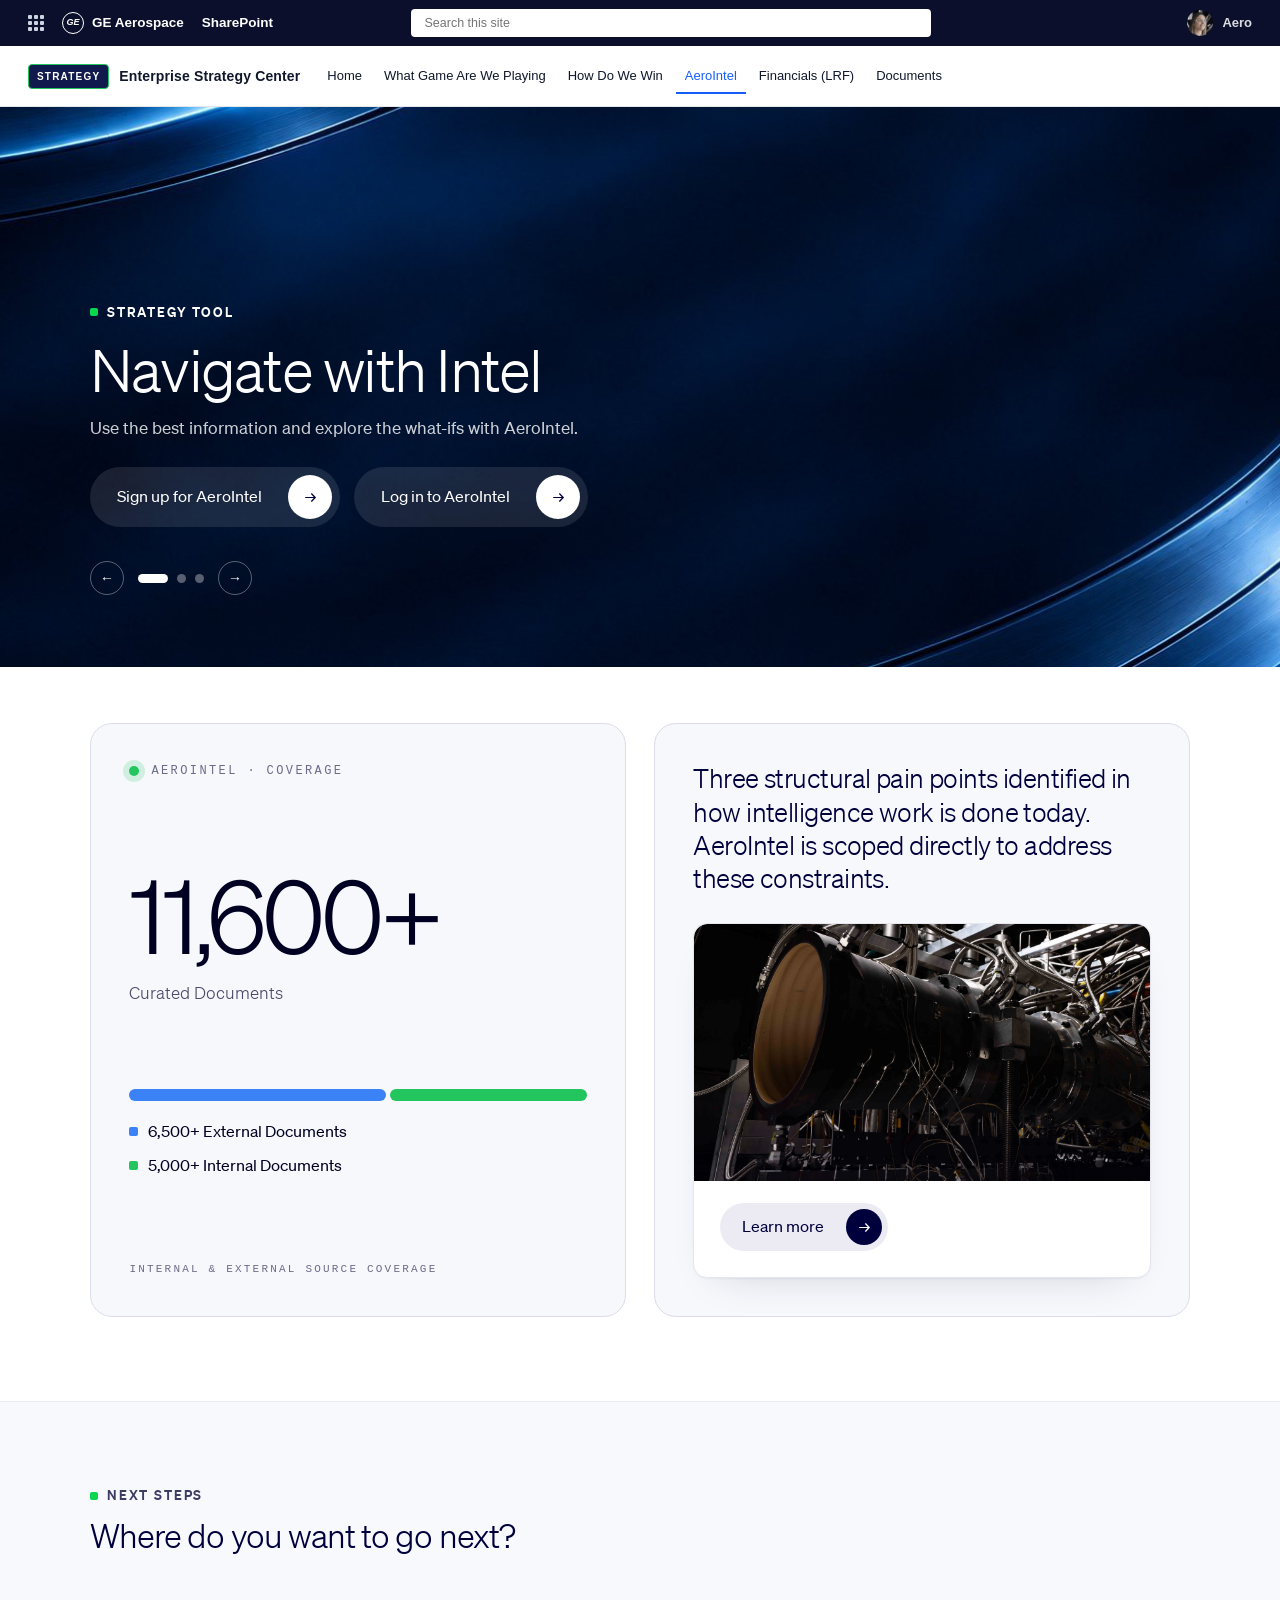
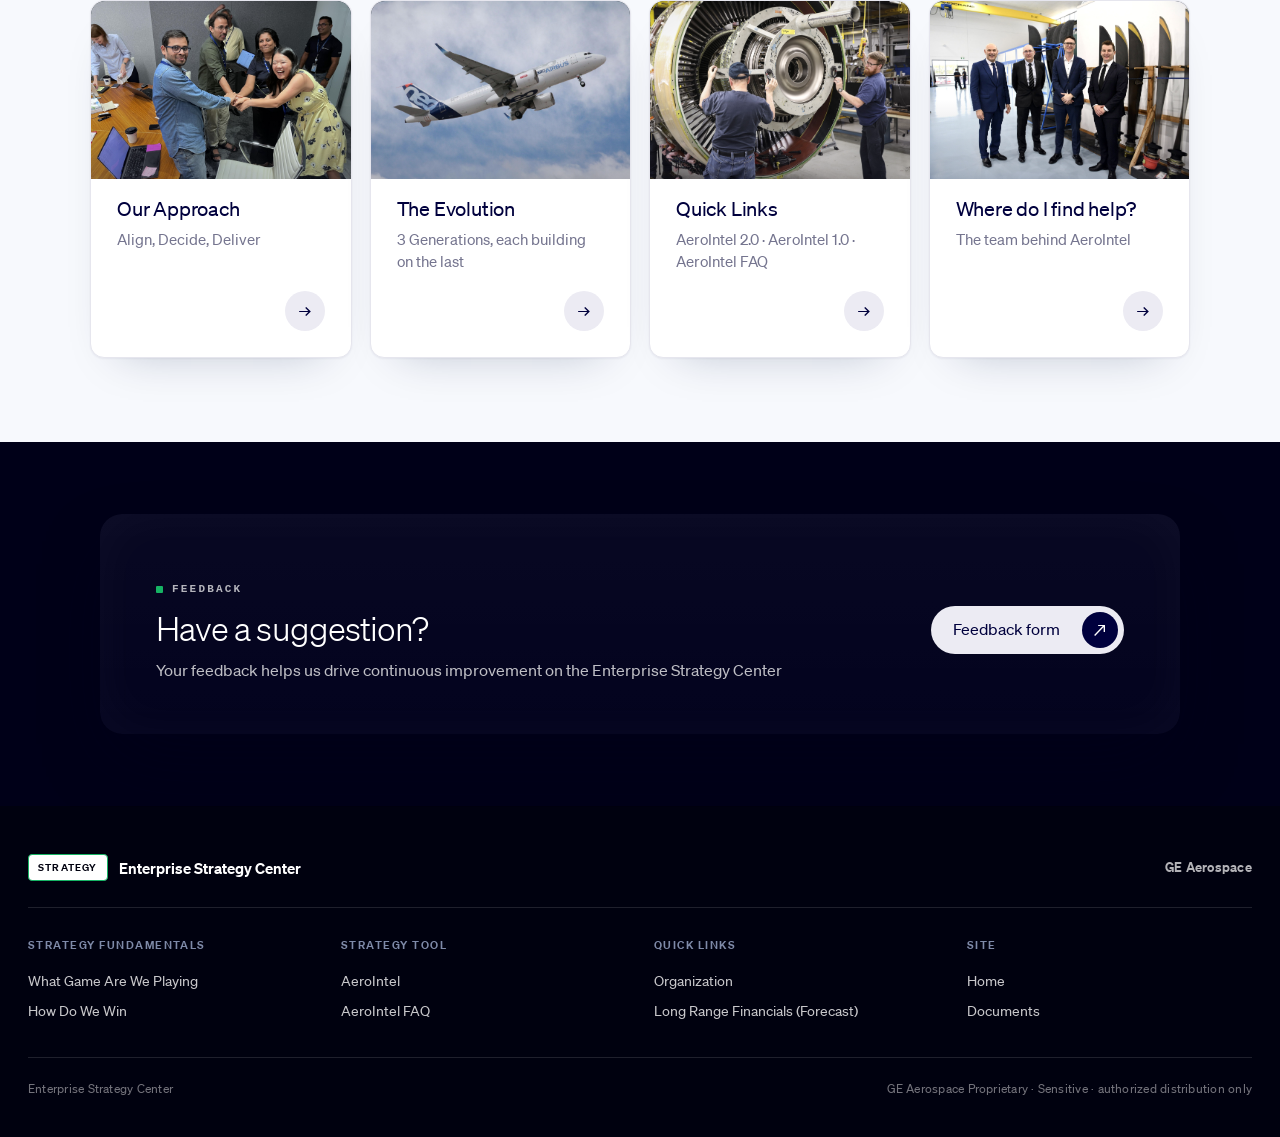
==== commit dfc0b94f: "AeroIntel: Next steps block matches the 1100px content width Co-Authored-By: Claude Sonnet 5.5 <nore" ====
--- a/strategy-hub/option-d/aerointel.html
+++ b/strategy-hub/option-d/aerointel.html
@@ -1322,6 +1322,9 @@
 #dash .annoslide-stat h1{max-width:560px}
 #dash .annoslide-stat .hsub{max-width:none}
 @media(min-width:701px){#dash .annoslide-stat .hsub{white-space:nowrap}}
+/* Next steps lines up with the other blocks: 1100px, same side margins. */
+#dash .qsband>.wrap2{width:min(1100px,calc(100% - 80px));max-width:none;padding:0}
+@media(max-width:900px){#dash .qsband>.wrap2{width:calc(100% - 40px)}}
 /* Desktop: the stat block and the pain-points block share a row, each in its own card. */
 @media(min-width:901px){
 #dash .aipair{display:grid;grid-template-columns:1fr 1fr;gap:28px;width:min(1100px,calc(100% - 80px));margin:56px auto 84px;box-sizing:border-box;align-items:stretch}
@@ -1668,6 +1671,7 @@
 
 #fdl-finder .fdl-group{margin-top:36px}
 #fdl-finder .fdl-flat{margin-top:0}
+#fdl-finder .fdl-flat .fdl-people{margin-top:0}
 #fdl-finder .fdl-group h3{display:flex;align-items:center;gap:10px;margin:0;padding-bottom:14px;border-bottom:1px solid #e7ebf4;
   font-family:inherit;font-size:18px;font-weight:600;letter-spacing:-.01em;color:var(--ink)}
 #fdl-finder .fdl-people{display:grid;grid-template-columns:repeat(auto-fit,minmax(280px,1fr));gap:28px 34px;margin-top:24px;align-items:start}
@@ -1708,15 +1712,6 @@
     <h2 class="fdl-h2">Where do I find help?</h2>
     <p class="fdl-sub">If you need help, connect with a member of the AeroIntel team. Below are a list of helpful resources who can support you and answer your questions.</p>
 
-    <div class="fdl-box">
-      <label class="fdl-label" for="fdl-search">Organization or team</label>
-      <div class="fdl-field">
-        <svg class="fdl-ico" viewBox="0 0 24 24" aria-hidden="true"><circle cx="11" cy="11" r="7"/><path d="M20 20l-4-4"/></svg>
-        <input id="fdl-search" type="text" autocomplete="off" spellcheck="false" placeholder="e.g. AeroIntel support lead">
-        <button type="button" class="fdl-clear" id="fdl-search-clear" aria-label="Clear search" hidden>&times;</button>
-      </div>
-    </div>
-    <div class="fdl-status" id="fdl-search-status" aria-live="polite"></div>
     <div class="fdl-group fdl-flat">
       <div class="fdl-people">
         <div class="fdl-person"><span class="avatar"><svg viewBox="0 0 24 24" aria-hidden="true"><circle cx="12" cy="8" r="4"/><path d="M4 20c0-4.4 3.6-7 8-7s8 2.6 8 7z"/></svg></span><span class="fdl-meta"><b>Name Surname</b><span>AeroIntel Product Owner</span></span></div>
@@ -1729,30 +1724,6 @@
     </div>
   </div>
 </section>
-<script>
-/* The help block's search narrows the profile cards by business, name or role. */
-(function(){
-  var q=document.getElementById('fdl-search'); if(!q) return;
-  var clear=document.getElementById('fdl-search-clear'), status=document.getElementById('fdl-search-status'),
-      groups=[].slice.call(document.querySelectorAll('#fdl-finder .fdl-group'));
-  function run(){
-    var toks=q.value.toLowerCase().split(/\s+/).filter(Boolean), shown=0;
-    clear.hidden=!q.value;
-    groups.forEach(function(g){
-      var n=0;
-      [].forEach.call(g.querySelectorAll('.fdl-person'),function(c){
-        var t=((g.querySelector('h3')||{textContent:''}).textContent+' '+c.textContent).toLowerCase();
-        var ok=toks.every(function(k){return t.indexOf(k)!==-1;});
-        c.hidden=!ok; if(ok) n++;
-      });
-      g.hidden=!n; shown+=n;
-    });
-    status.textContent=(toks.length&&!shown)?'No contacts match \u201c'+q.value.trim()+'\u201d.':'';
-  }
-  q.addEventListener('input',run);
-  clear.addEventListener('click',function(){q.value='';run();q.focus();});
-})();
-</script>
 <script>/* GE copy: the experts and the team behind AeroIntel, from the How Do We Win and AeroIntel pages. */
 window.FDL_PREVIEW_DATA = [{"n": "Stotz, Sarah", "t": "Sr Marketing Manager - Market Intelligence", "d": "AeroIntel", "e": ""}, {"n": "Edupuganti, Yasaswini", "t": "Lead Project Management Specialist", "d": "AeroIntel", "e": ""}, {"n": "Flores, Nicholas", "t": "Principal Analytics Engineer", "d": "AeroIntel", "e": ""}, {"n": "Schanche, Kristin", "t": "Sr Project Management Manager", "d": "AeroIntel", "e": ""}, {"n": "Leber, Nicole", "t": "Sr Director - Technical Product Management", "d": "AeroIntel", "e": ""}, {"n": "Ensor, David", "t": "Principal Technical Product Manager", "d": "AeroIntel", "e": ""}, {"n": "Saadati, Leila", "t": "Sr Staff Data Scientist", "d": "AeroIntel", "e": ""}, {"n": "Potter, Emily", "t": "Executive - Digital Market Intelligence", "d": "AeroIntel", "e": ""}, {"n": "Cahill, Matthew", "t": "Sr BD Manager - Business Development", "d": "AeroIntel", "e": ""}, {"n": "Tripathy, Satyakam", "t": "Staff Data Engineer - Physical Infrastructure", "d": "AeroIntel", "e": ""}];</script>
 <script>
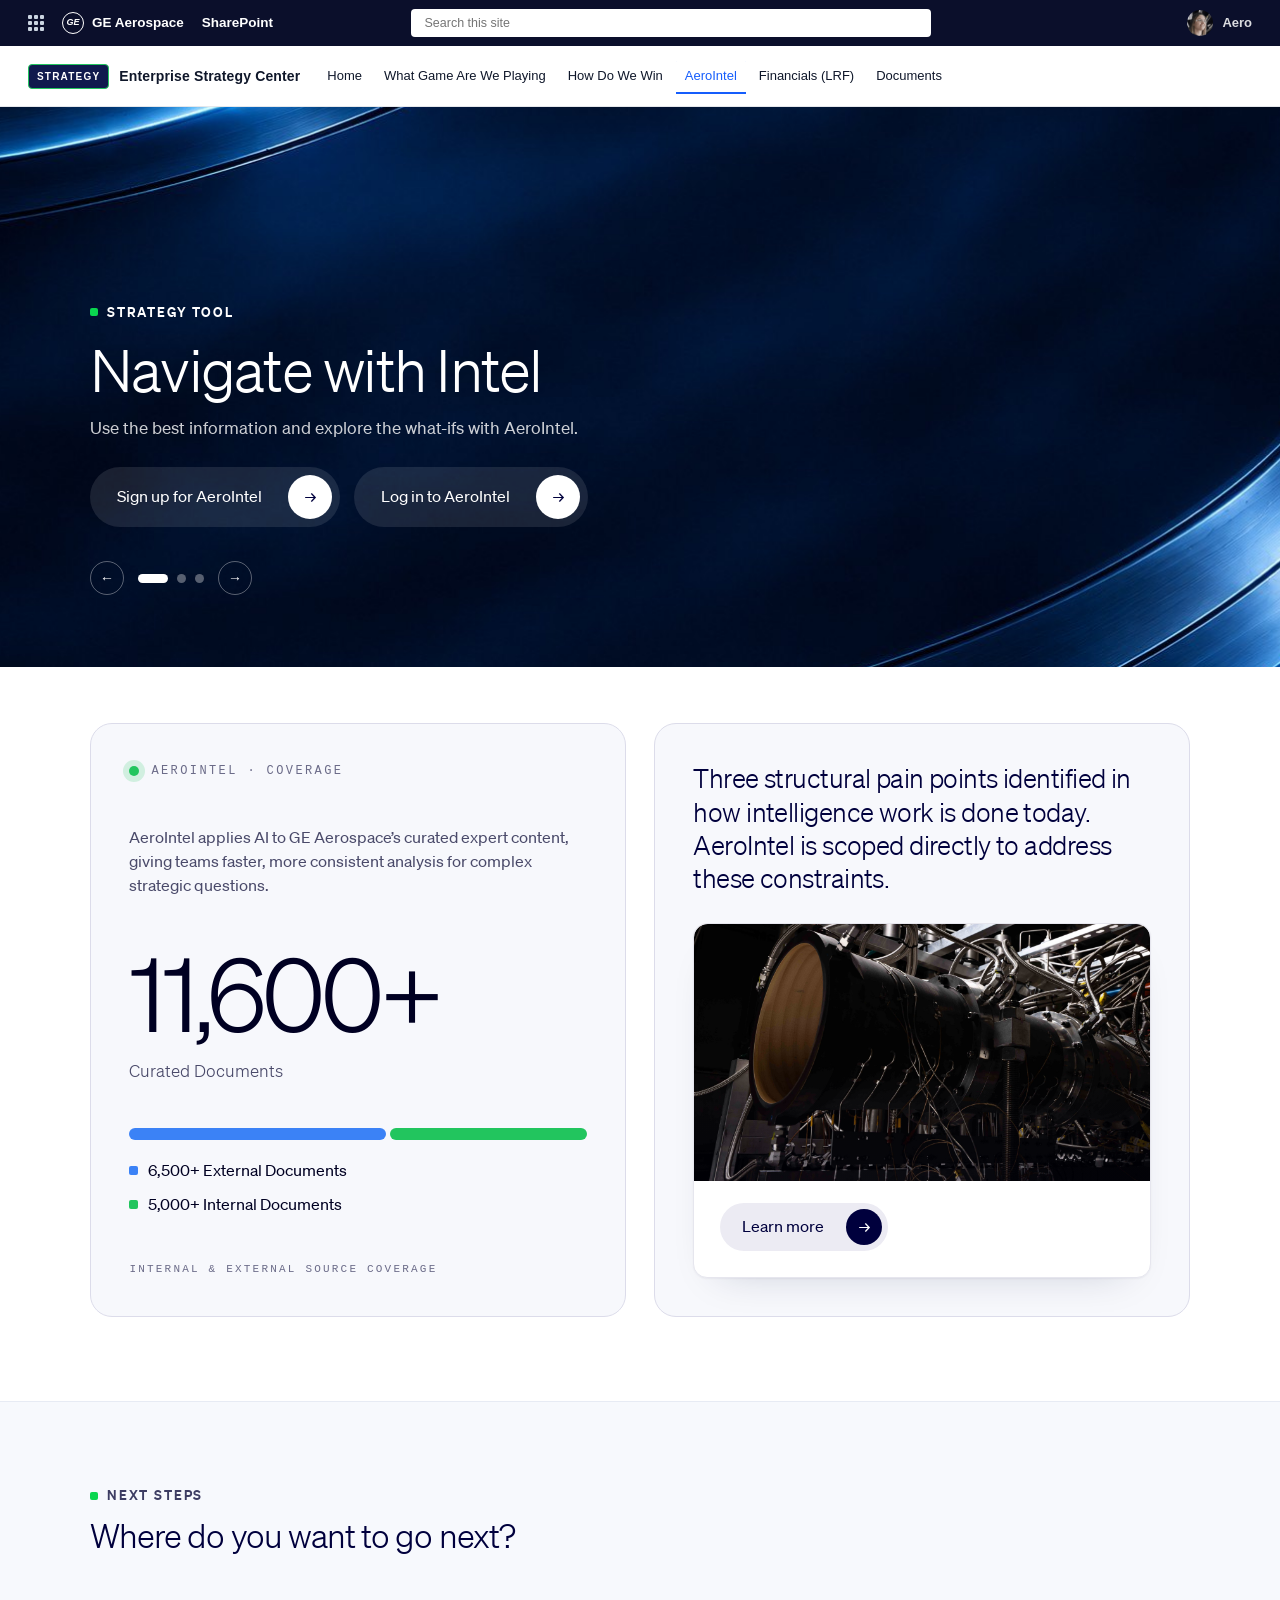
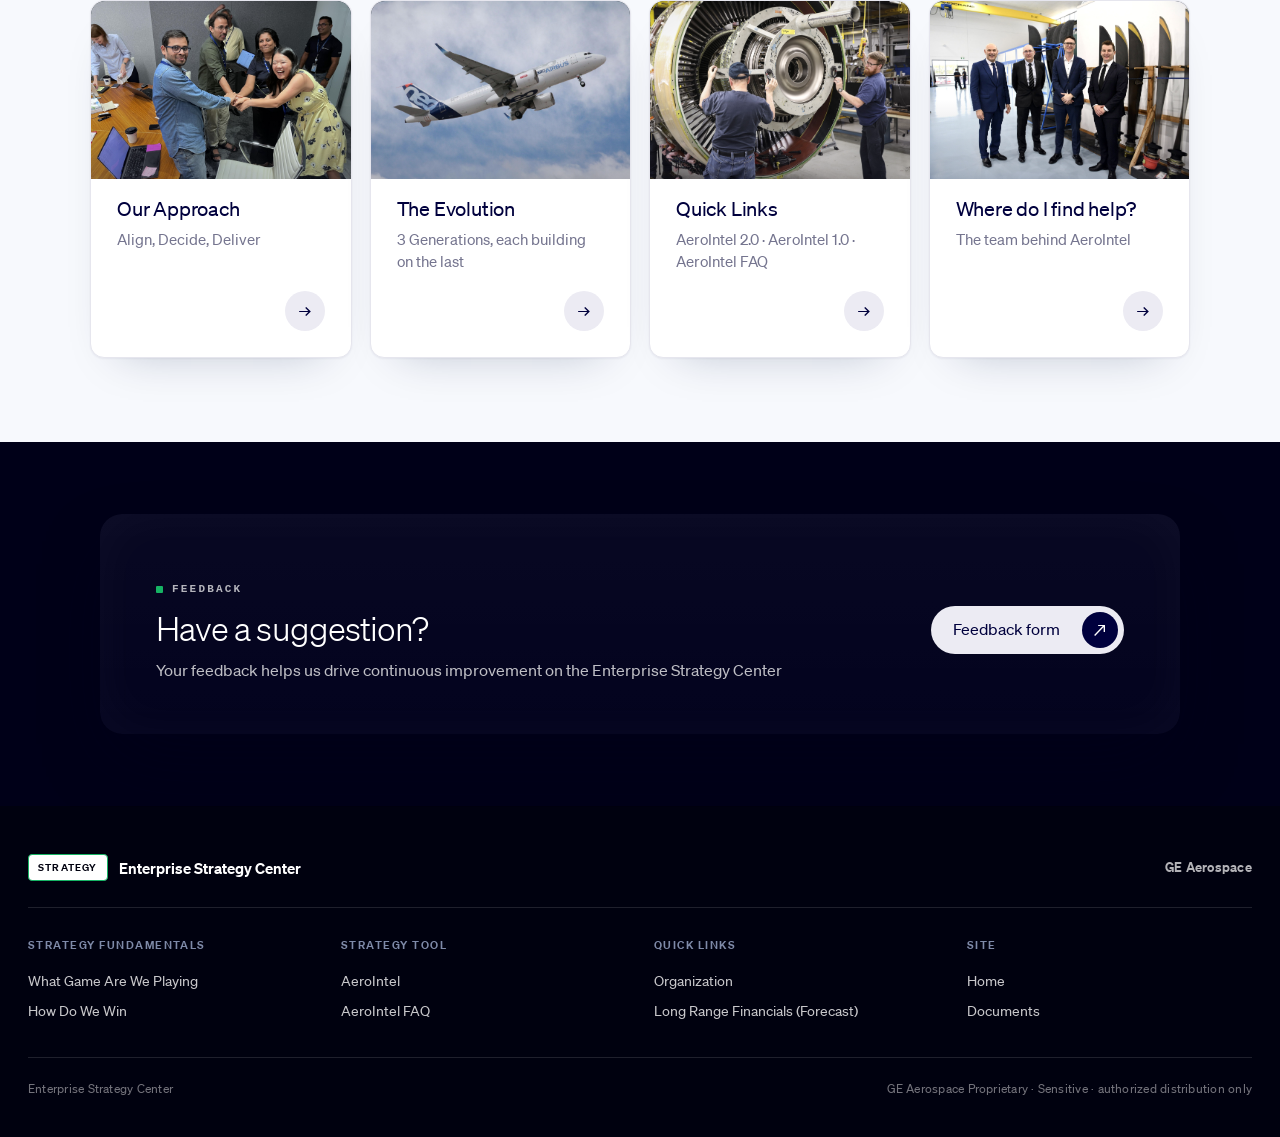
==== commit d9329eff: "AeroIntel coverage card: subheader Co-Authored-By: Claude Sonnet 5.5 <noreply@anthropic.com>" ====
--- a/strategy-hub/option-d/aerointel.html
+++ b/strategy-hub/option-d/aerointel.html
@@ -1350,6 +1350,7 @@
 #dash .aistat-card{display:grid;grid-template-columns:1fr 1fr;gap:clamp(28px,5vw,72px);align-items:center;box-sizing:border-box;color:#000022;
   padding:clamp(28px,4vw,48px) clamp(24px,4.4vw,56px);border:1px solid #dcdcea;border-radius:22px;background:#f7f8fc}
 #dash .aistat-eb,#dash .aistat-ft{grid-column:1/-1;font-family:ui-monospace,Menlo,monospace;font-size:12px;letter-spacing:.2em;text-transform:uppercase;color:#6b6b88}
+#dash .aistat-sub{grid-column:1/-1;margin:0;max-width:56ch;font-size:16px;line-height:1.5;color:#4a4a6a}
 #dash .aistat-eb{display:flex;align-items:center;gap:12px;margin-bottom:-8px}
 #dash .aistat-eb i{width:10px;height:10px;border-radius:50%;background:#22c55e;box-shadow:0 0 0 6px rgba(34,197,94,.18)}
 #dash .aistat-ft{margin-top:-8px;font-size:11px}
@@ -1451,6 +1452,7 @@
   <section class="aistat-block" aria-label="AeroIntel source coverage">
     <div class="aistat-card" role="img" aria-label="11,600+ curated documents: 6,500+ external documents and 5,000+ internal documents.">
       <div class="aistat-eb"><i></i>AeroIntel &middot; Coverage</div>
+      <p class="aistat-sub">AeroIntel applies AI to GE Aerospace&rsquo;s curated expert content, giving teams faster, more consistent analysis for complex strategic questions.</p>
       <div class="aistat-main">
         <div class="aistat-n">11,600+</div>
         <div class="aistat-l">Curated Documents</div>
@@ -1710,16 +1712,13 @@
     <button type="button" class="gsx-close sect-close" data-sect-close>Close &times;</button>
     <div class="fdl-eyebrow">The team behind AeroIntel</div>
     <h2 class="fdl-h2">Where do I find help?</h2>
-    <p class="fdl-sub">If you need help, connect with a member of the AeroIntel team. Below are a list of helpful resources who can support you and answer your questions.</p>
+    <p class="fdl-sub">If you need additional help, below are some of our most experienced leaders in this enablement tool</p>
 
     <div class="fdl-group fdl-flat">
       <div class="fdl-people">
-        <div class="fdl-person"><span class="avatar"><svg viewBox="0 0 24 24" aria-hidden="true"><circle cx="12" cy="8" r="4"/><path d="M4 20c0-4.4 3.6-7 8-7s8 2.6 8 7z"/></svg></span><span class="fdl-meta"><b>Name Surname</b><span>AeroIntel Product Owner</span></span></div>
-        <div class="fdl-person"><span class="avatar"><svg viewBox="0 0 24 24" aria-hidden="true"><circle cx="12" cy="8" r="4"/><path d="M4 20c0-4.4 3.6-7 8-7s8 2.6 8 7z"/></svg></span><span class="fdl-meta"><b>Name Surname</b><span>AeroIntel Program Lead</span></span></div>
-        <div class="fdl-person"><span class="avatar"><svg viewBox="0 0 24 24" aria-hidden="true"><circle cx="12" cy="8" r="4"/><path d="M4 20c0-4.4 3.6-7 8-7s8 2.6 8 7z"/></svg></span><span class="fdl-meta"><b>Name Surname</b><span>AeroIntel Technical Lead</span></span></div>
-        <div class="fdl-person"><span class="avatar"><svg viewBox="0 0 24 24" aria-hidden="true"><circle cx="12" cy="8" r="4"/><path d="M4 20c0-4.4 3.6-7 8-7s8 2.6 8 7z"/></svg></span><span class="fdl-meta"><b>Name Surname</b><span>AeroIntel Content Curator</span></span></div>
-        <div class="fdl-person"><span class="avatar"><svg viewBox="0 0 24 24" aria-hidden="true"><circle cx="12" cy="8" r="4"/><path d="M4 20c0-4.4 3.6-7 8-7s8 2.6 8 7z"/></svg></span><span class="fdl-meta"><b>Name Surname</b><span>AeroIntel Training Lead</span></span></div>
-        <div class="fdl-person"><span class="avatar"><svg viewBox="0 0 24 24" aria-hidden="true"><circle cx="12" cy="8" r="4"/><path d="M4 20c0-4.4 3.6-7 8-7s8 2.6 8 7z"/></svg></span><span class="fdl-meta"><b>Name Surname</b><span>AeroIntel Support Lead</span></span></div>
+        <div class="fdl-person"><span class="avatar"><svg viewBox="0 0 24 24" aria-hidden="true"><circle cx="12" cy="8" r="4"/><path d="M4 20c0-4.4 3.6-7 8-7s8 2.6 8 7z"/></svg></span><span class="fdl-meta"><b>Stotz, Sarah</b><span>Sr Marketing Manager - Market Intelligence</span></span></div>
+        <div class="fdl-person"><span class="avatar"><svg viewBox="0 0 24 24" aria-hidden="true"><circle cx="12" cy="8" r="4"/><path d="M4 20c0-4.4 3.6-7 8-7s8 2.6 8 7z"/></svg></span><span class="fdl-meta"><b>Edupuganti, Yasaswini</b><span>Lead Project Management Specialist</span></span></div>
+        <div class="fdl-person"><span class="avatar"><svg viewBox="0 0 24 24" aria-hidden="true"><circle cx="12" cy="8" r="4"/><path d="M4 20c0-4.4 3.6-7 8-7s8 2.6 8 7z"/></svg></span><span class="fdl-meta"><b>Flores, Nicholas</b><span>Principal Analytics Engineer</span></span></div>
       </div>
     </div>
   </div>
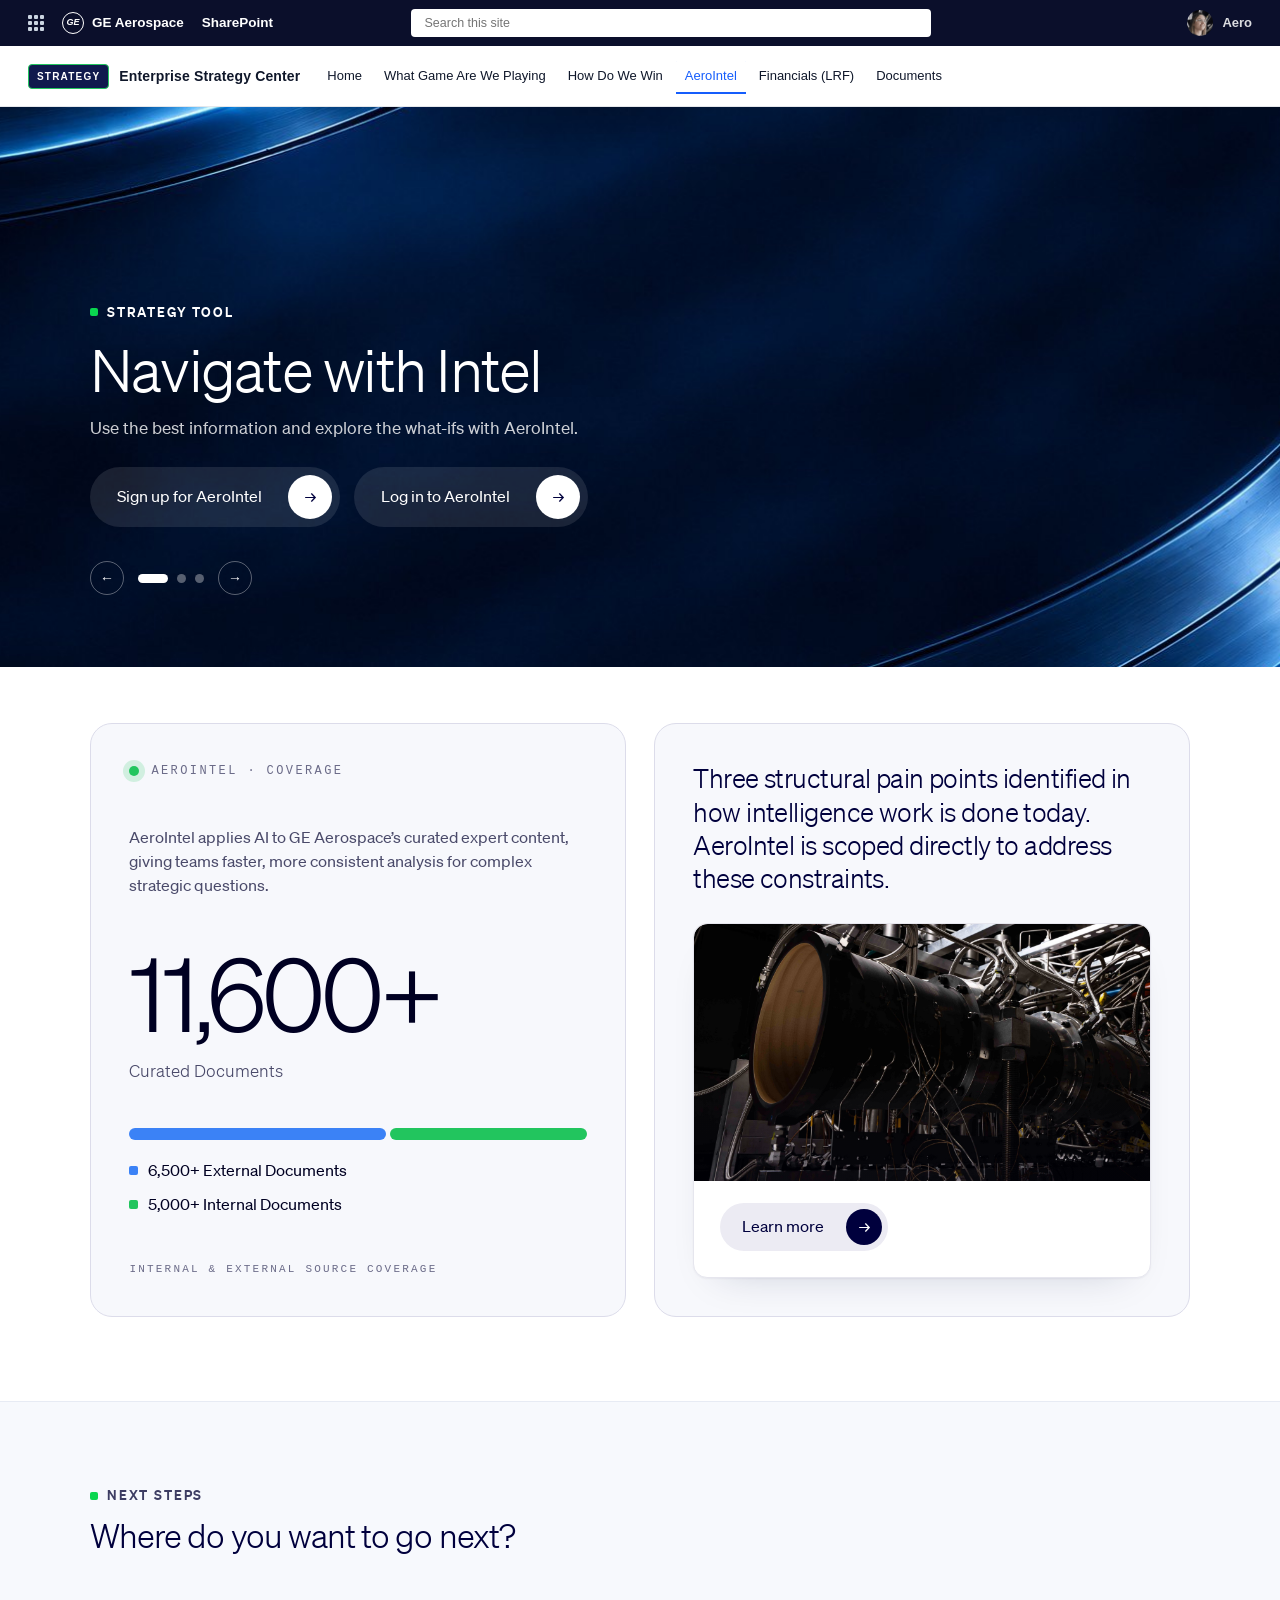
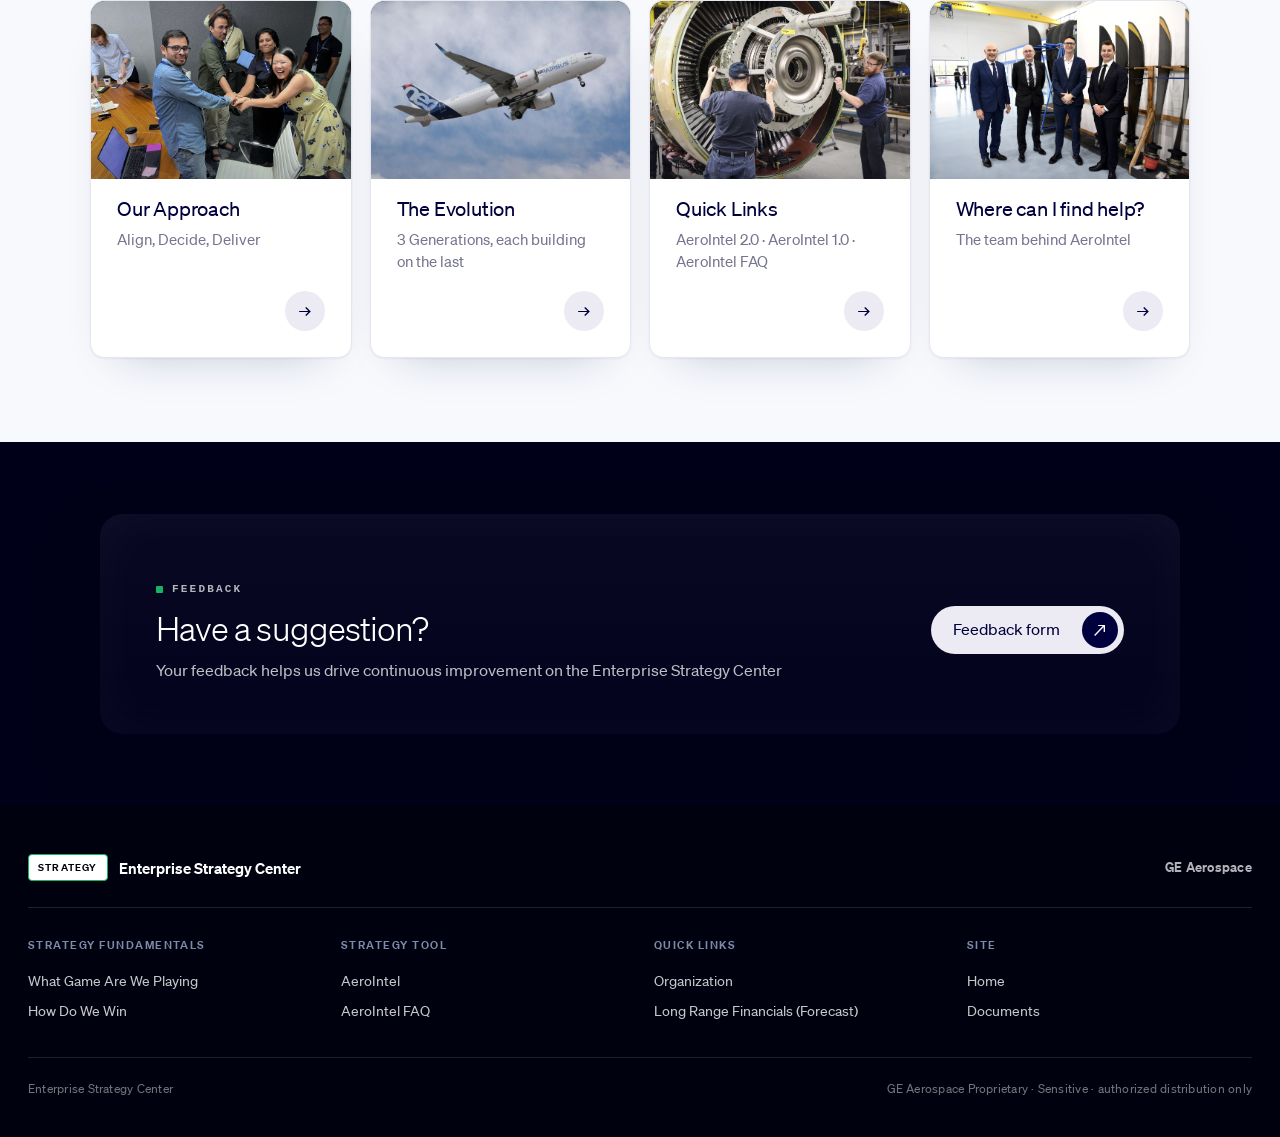
==== commit fc3449c7: "Rename 'Where do I find help?' to 'Where can I find help?' Co-Authored-By: Claude Sonnet 5.5 <norepl" ====
--- a/strategy-hub/option-d/aerointel.html
+++ b/strategy-hub/option-d/aerointel.html
@@ -1543,7 +1543,7 @@
         </a>
         <a class="sm-action" href="#fdl-finder">
           <div class="sa-shot"><img src="/strategy-hub/img/leaders.jpg" alt="" loading="lazy" style="object-position:center 40%"></div>
-          <div class="sa-body"><strong>Where do I find help?</strong><p>The team behind AeroIntel</p></div>
+          <div class="sa-body"><strong>Where can I find help?</strong><p>The team behind AeroIntel</p></div>
           <span class="circ"><span>&rarr;</span></span>
         </a>
       </div>
@@ -1711,7 +1711,7 @@
   <div class="fdl-wrap">
     <button type="button" class="gsx-close sect-close" data-sect-close>Close &times;</button>
     <div class="fdl-eyebrow">The team behind AeroIntel</div>
-    <h2 class="fdl-h2">Where do I find help?</h2>
+    <h2 class="fdl-h2">Where can I find help?</h2>
     <p class="fdl-sub">If you need additional help, below are some of our most experienced leaders in this enablement tool</p>
 
     <div class="fdl-group fdl-flat">
@@ -2392,7 +2392,7 @@
 <script>if(/[?&]embed=1/.test(location.search))document.body.classList.add('embed');</script>
 
 <script>
-/* "Where do I find help?" stays hidden until its tile is clicked, then opens under the tiles like the other panels. */
+/* "Where can I find help?" stays hidden until its tile is clicked, then opens under the tiles like the other panels. */
 (function(){
   var fdl=document.getElementById('fdl-finder'), tile=document.querySelector('#dash .sm-action[href="#fdl-finder"]'); if(!fdl||!tile) return;
   tile.setAttribute('aria-expanded','false'); tile.setAttribute('aria-controls','fdl-finder');
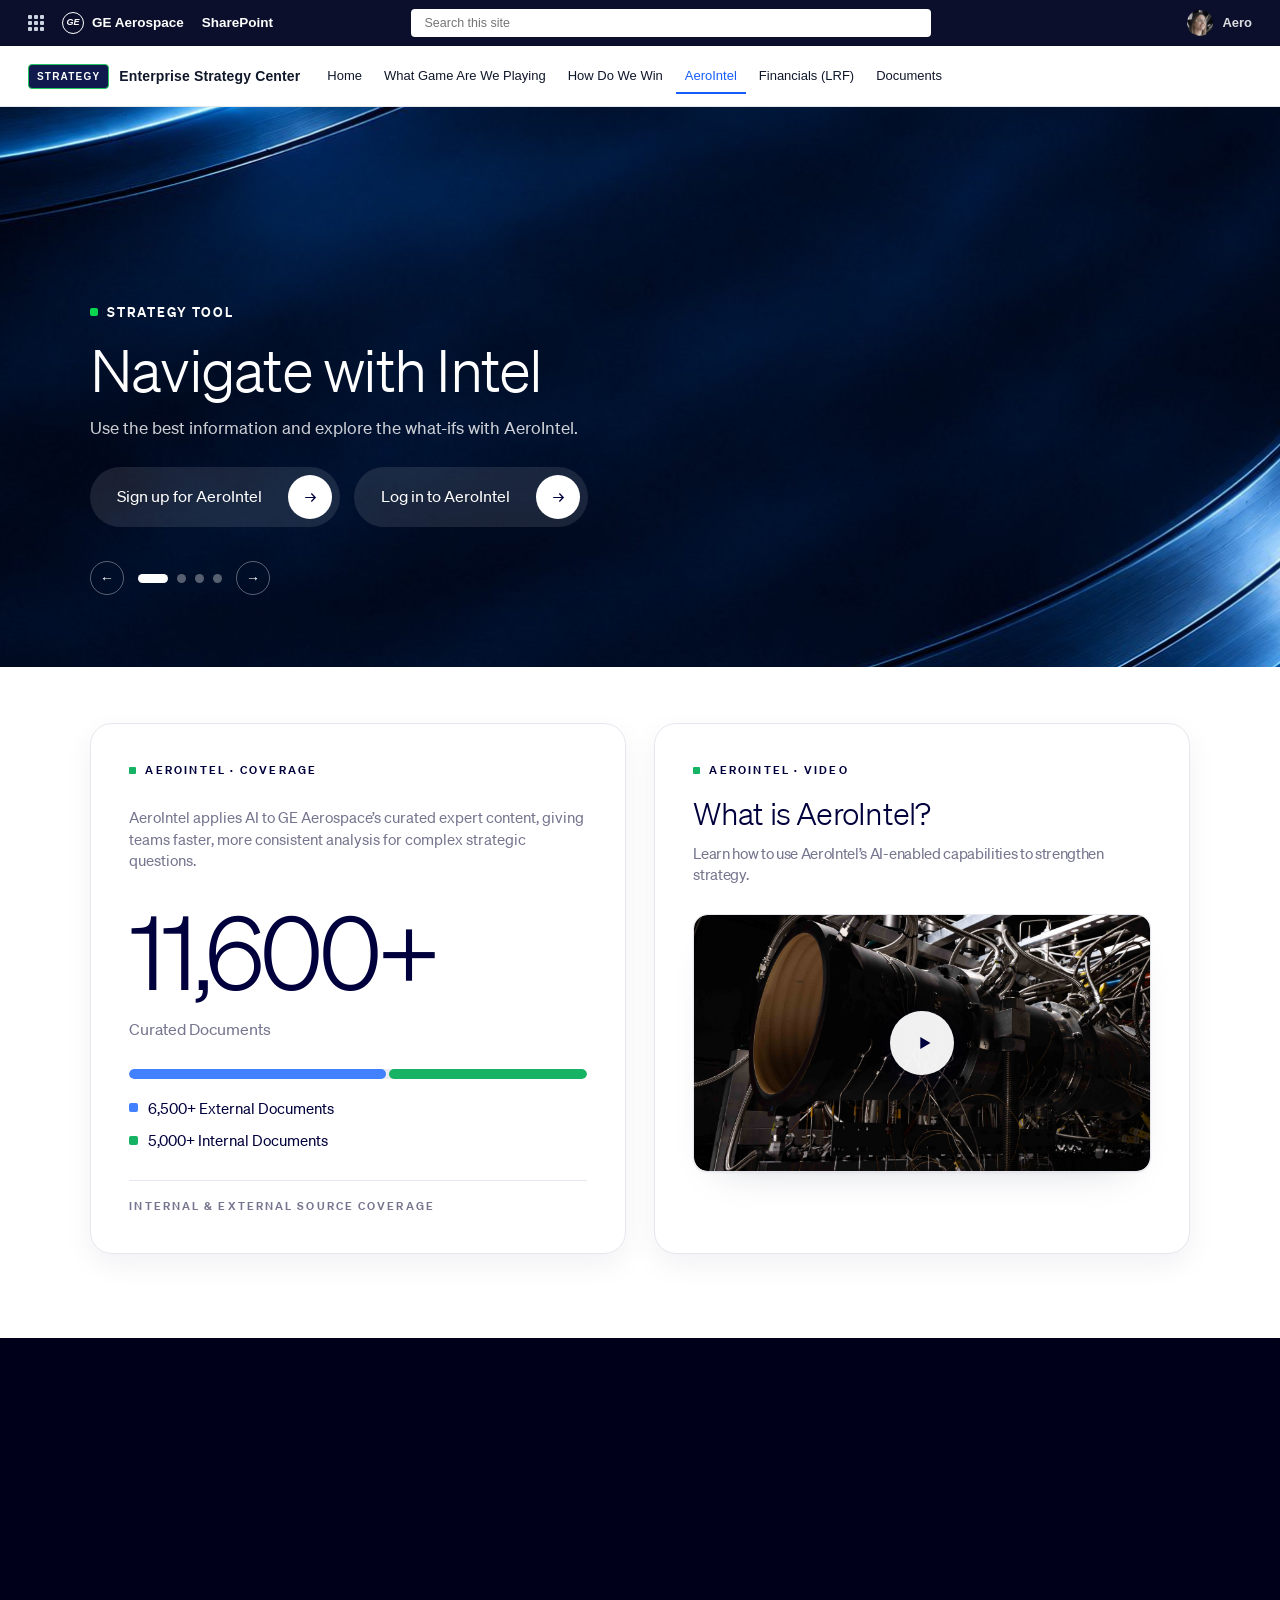
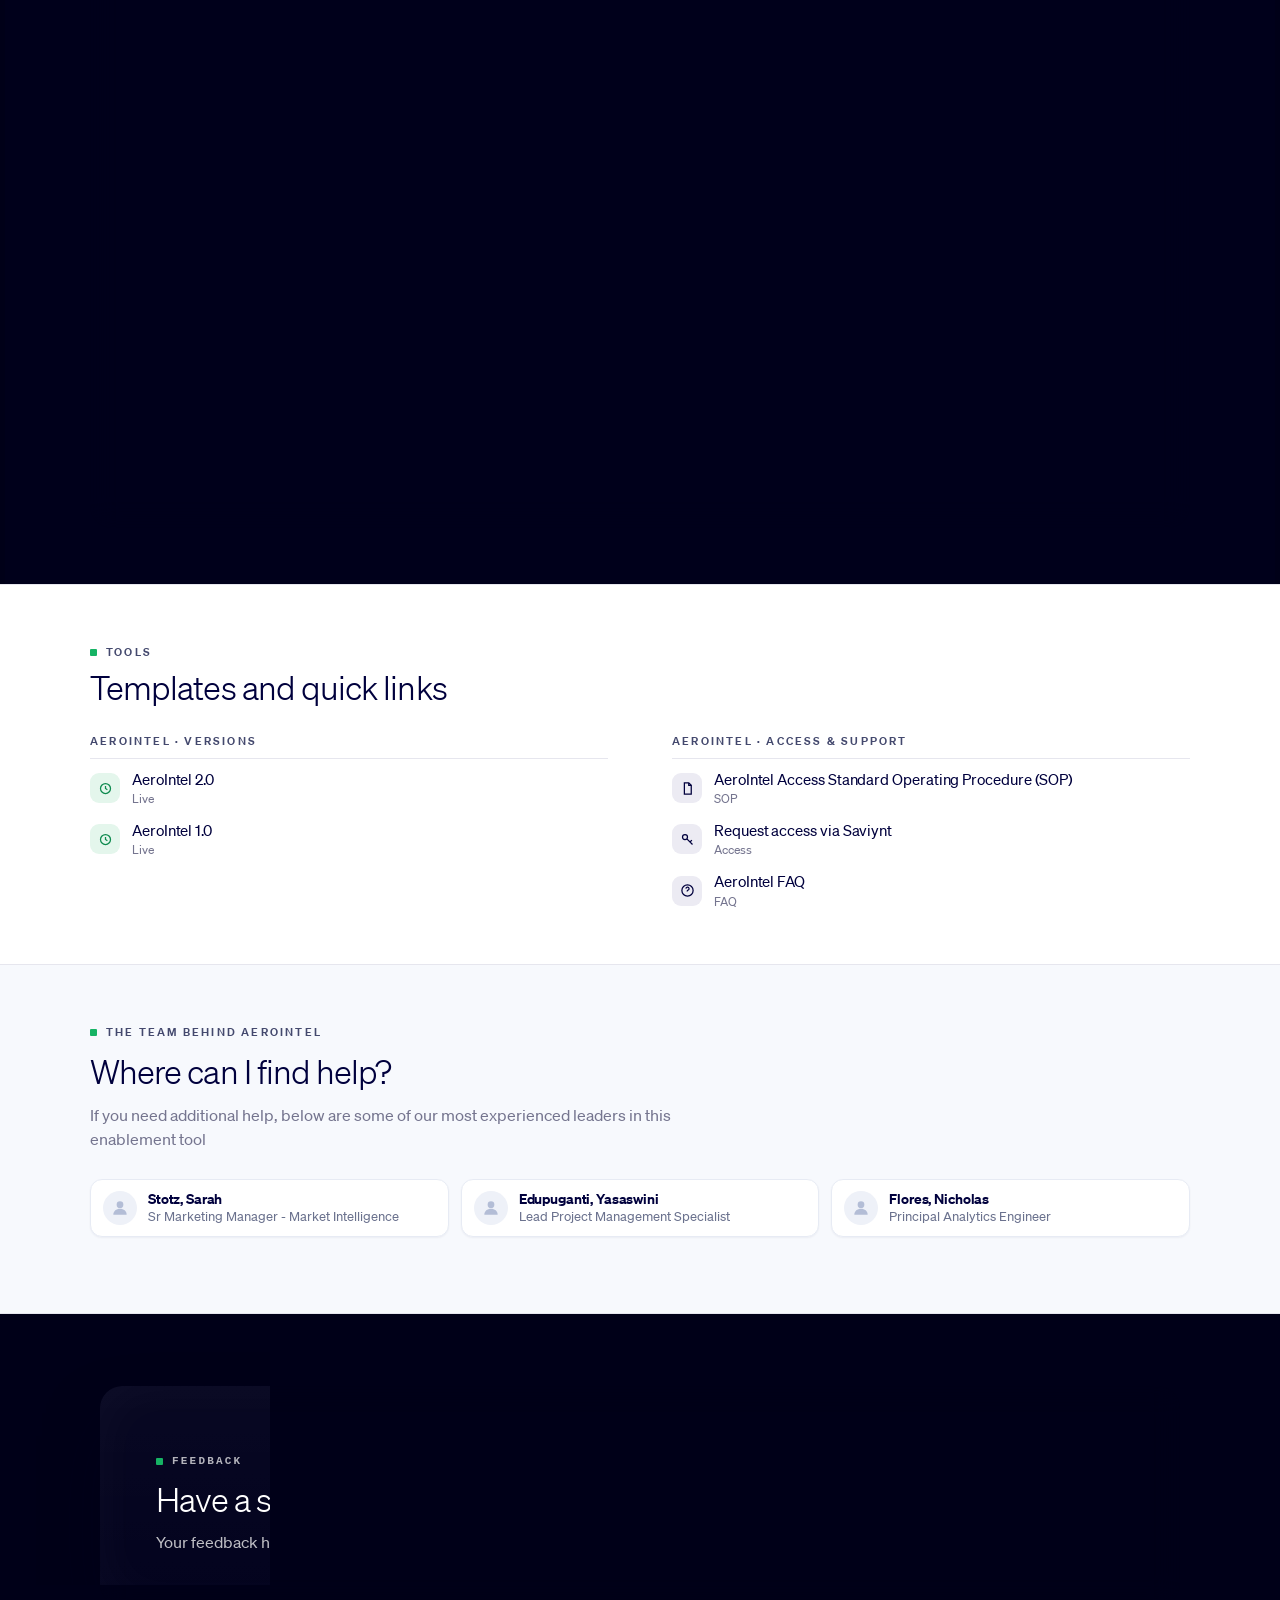
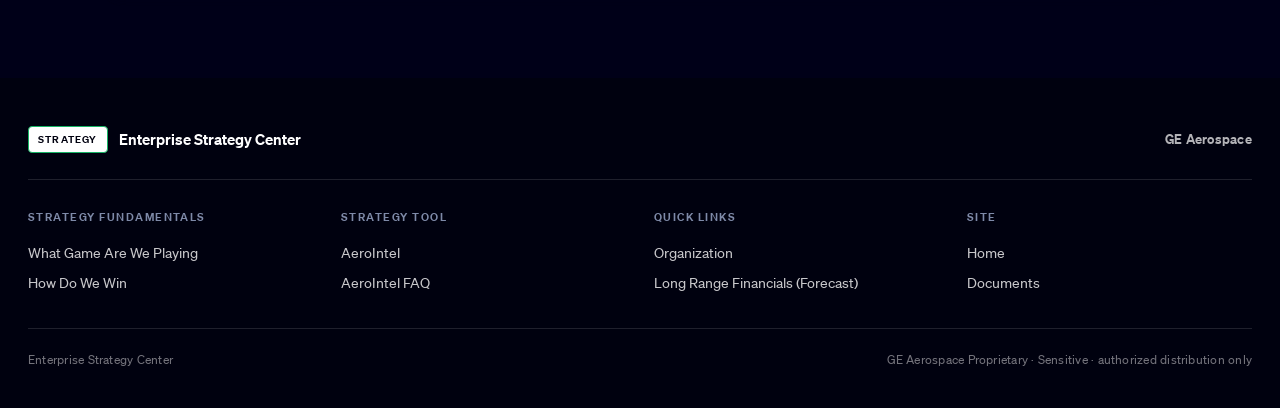
==== commit e64e562f: "AeroIntel page: coverage/video cards restyled, chat block, templates + help blocks; banner slide and" ====
--- a/strategy-hub/option-d/aerointel.html
+++ b/strategy-hub/option-d/aerointel.html
@@ -1367,6 +1367,32 @@
 #dash .aistat-k .int::before{background:#22c55e}
 @media(max-width:900px){#dash .aistat-block{width:calc(100% - 40px)}}
 @media(max-width:700px){#dash .aistat-block{padding-top:40px}#dash .aistat-card{grid-template-columns:1fr}}
+/* Coverage card: site design tokens (GE Sans, ink/lavender, green-square eyebrow, light numerals, 22px card + soft shadow). */
+/* Video card: headline + subcopy, play badge over the still. */
+#dash .aipair .fd-say .say-eb{margin:0 0 18px}
+#dash .aipair .fd-say .say-h{margin:0 0 12px;font-size:clamp(26px,2.4vw,34px);font-weight:300;line-height:1.1;letter-spacing:-.025em;color:#00003d}
+#dash .aipair .fd-say p.say-sub{font-size:15px;font-weight:400;line-height:1.45;color:#75758f;max-width:none}
+#dash .aipair .fd-say .say-video{padding:0;overflow:hidden}
+#dash .aipair .fd-say .say-video .sa-shot{margin:0;border-radius:14px}
+#dash .say-video .sa-shot{position:relative}
+#dash .say-video .say-play{position:absolute;left:50%;top:50%;width:64px;height:64px;margin:-32px 0 0 -32px;border-radius:50%;display:flex;align-items:center;justify-content:center;background:rgba(255,255,255,.94);color:#00003d;box-shadow:0 8px 24px rgba(0,0,61,.28);transition:transform .25s}
+#dash .say-video .say-play svg{margin-left:3px}
+@media(hover:hover){#dash .say-video:hover .say-play{transform:scale(1.08)}}
+#dash .aistat-card,#dash .aipair .aistat-card,#dash .aipair .fd-say{background:#fff;border:1px solid #e6e6ee;box-shadow:0 10px 30px rgba(0,0,61,.06)}
+#dash .aistat-card{color:#00003d;font-family:'GE Sans',system-ui,sans-serif}
+#dash .aistat-eb,#dash .aistat-ft{font-family:inherit;font-size:11px;font-weight:700;letter-spacing:.2em;color:#00003d}
+#dash .aistat-eb{gap:9px}
+#dash .aistat-eb i{width:7px;height:7px;border-radius:1px;background:#16b364;box-shadow:none}
+#dash .aistat-ft{font-weight:600;color:#75758f;font-size:10.5px;padding-top:18px;border-top:1px solid #e6e6ee}
+#dash .aistat-sub{font-size:15px;font-weight:400;line-height:1.45;color:#75758f;max-width:none}
+#dash .aistat-n{font-weight:300;color:#00003d;letter-spacing:-.04em}
+#dash .aistat-l{font-size:16px;font-weight:400;color:#75758f}
+#dash .aistat-bar{height:10px;border-radius:100px;overflow:hidden;gap:3px;background:#ecebf3}
+#dash .aistat-bar .ext{background:#4181ff}
+#dash .aistat-bar .int{background:#16b364}
+#dash .aistat-k{font-size:15px;font-weight:400;color:#00003d}
+#dash .aistat-k .ext::before{background:#4181ff}
+#dash .aistat-k .int::before{background:#16b364}
 
 /* Block 2 (the pain-points band) takes the hero's content width, so the two share left and right edges. */
 #dash .fd-say .v-in{width:min(1100px,calc(100% - 80px));max-width:none;padding:0}
@@ -1422,8 +1448,15 @@
           </div>
         </article>
         <article class="annoslide">
+          <div class="annotag">Strategy Tool</div>
+          <h1>Explore AeroIntel</h1>
+          <p class="hsub">Use our interactive demo to see how AI-enabled capabilities can support strategy.</p>
+          <a class="gpill light" href="#aichat" onclick="var t=document.getElementById('aichat');if(t){event.preventDefault();t.scrollIntoView({behavior:'smooth',block:'start'});}">Try the demo <span class="pc"><span>&darr;</span></span></a>
+        </article>
+        <article class="annoslide">
           <div class="annotag">Strategy Fundamental</div>
           <h1>What Game Are We Playing</h1>
+          <p class="hsub">Subcopy for What Game Are We Playing, pending.</p>
           <a class="gpill light" href="/strategy-hub/option-d/what-game-are-we-playing.html">Open What Game Are We Playing <span class="pc"><span>&rarr;</span></span></a>
         </article>
         <article class="annoslide">
@@ -1439,6 +1472,7 @@
         <button class="on" aria-label="Announcement 1"></button>
         <button aria-label="Announcement 2"></button>
         <button aria-label="Announcement 3"></button>
+        <button aria-label="Announcement 4"></button>
         <button type="button" class="annoarr" data-anno="1" aria-label="Next announcement">&#8594;</button>
       </div>
 
@@ -1498,14 +1532,14 @@
   <section class="fd-say"><div class="v-in">
   <div>
     <div class="rule"></div>
-    <p>Three structural pain points identified in how intelligence work is done today. AeroIntel is scoped directly to address these constraints.</p>
+    <div class="aistat-eb say-eb"><i></i>AeroIntel &middot; Video</div>
+    <h3 class="say-h">What is AeroIntel?</h3>
+    <p class="say-sub">Learn how to use AeroIntel&rsquo;s AI-enabled capabilities to strengthen strategy.</p>
   </div>
-  <a class="sm-action say-start" href="#px-learn" data-panel="px-learn" aria-expanded="false" aria-controls="px-learn">
-    <div class="sa-shot"><img src="/strategy-hub/img/aerointel-core.jpg" alt="" loading="lazy"></div>
-    <span class="gpill" aria-label="Learn more about the Operating System">Learn more <span class="pc"><span>&rarr;</span></span></span>
+  <!-- Video: data-src takes the film's address when it arrives; until then the player opens nothing (shared film-modal.js). -->
+  <a class="say-start say-video" href="#" data-film-open data-src="" aria-label="What is AeroIntel? Watch the video">
+    <div class="sa-shot"><img src="/strategy-hub/img/aerointel-core.jpg" alt="" loading="lazy"><span class="say-play" aria-hidden="true"><svg viewBox="0 0 24 24" width="22" height="22"><path d="M8 5.5v13l11-6.5z" fill="currentColor"/></svg></span></div>
   </a>
-
-
 </div></section>
   <div class="gsx" id="px-learn">
     <button type="button" class="gsx-close" data-px-close>Close &times;</button>
@@ -1517,98 +1551,87 @@
   </div>
   </div>
 
-<section class="qsband">
-    <div class="wrap2">
-      <div class="qshead">
-        <div>
-          <div class="qseyebrow">Next steps</div>
-          <h2>Where do you want to go next?</h2>
-        </div>
+<div class="aichat" id="aichat">
+    <div class="ai-bg" aria-hidden="true"></div>
+  <section class="ai-stage" aria-label="Ask AeroIntel">
+    <div class="ai-stage-in">
+    <div class="ai-card">
+      <p class="ai-eyebrow">AeroIntel for Enterprise Strategy</p>
+      <h1><b>What do you need today?</b></h1>
+      <form class="ai-ask" id="ai-form" action="/strategy-hub/option-d/aerointel.html" method="get" role="search">
+        <input id="ai-q" name="q" type="text" autocomplete="off" spellcheck="false" aria-label="Ask AeroIntel a question"
+               placeholder="e.g., &quot;Where do I find help with resourcing?&quot;">
+        <button type="submit">Send</button>
+      </form>
+      <div class="ai-pills" id="ai-pills">
+        <button type="button">Coach me through the HDWW memo</button>
+        <button type="button">Who are the experts behind AeroIntel?</button>
+        <button type="button">Summarize the market assessments</button>
       </div>
-      <div class="sm-actions">
-        <a class="sm-action" href="#px-ai" data-panel="px-ai" aria-expanded="false" aria-controls="px-ai">
-          <div class="sa-shot"><img src="/strategy-hub/img/hdww-team.jpg" alt="" loading="lazy" style="object-position:center 40%"></div>
-          <div class="sa-body"><strong>Our Approach</strong><p>Align, Decide, Deliver</p></div>
-          <span class="circ"><span>&rarr;</span></span>
+    <div class="ai-recent">
+      <h2 class="ai-rh">Recent conversations</h2>
+      <a class="ai-row" href="/strategy-hub/option-d/aerointel.html"><span class="ai-when">Yesterday</span><span><span class="ai-q">How do I frame the opportunity for my HDWW memo?</span><span class="ai-meta">How Do We Win &middot; 3 sources &middot; memo outline</span></span><span class="ai-go">&#8599;</span></a>
+      <a class="ai-row" href="/strategy-hub/option-d/aerointel.html"><span class="ai-when">Mon</span><span><span class="ai-q">What does &ldquo;What Game Are We Playing&rdquo; ask us to decide?</span><span class="ai-meta">Strategy Fundamental &middot; 2 sources &middot; summary</span></span><span class="ai-go">&#8599;</span></a>
+      <a class="ai-row" href="/strategy-hub/option-d/aerointel.html"><span class="ai-when">Last week</span><span><span class="ai-q">Compare the market assessments for the last two quarters</span><span class="ai-meta">Comparison &middot; 6 sources &middot; key differences</span></span><span class="ai-go">&#8599;</span></a>
+      <a class="ai-row" href="/strategy-hub/option-d/aerointel.html"><span class="ai-when">Apr 28</span><span><span class="ai-q">Draft a post review summary for a completed strategy</span><span class="ai-meta">Template &middot; Post Review Summary &middot; first draft</span></span><span class="ai-go">&#8599;</span></a>
+    </div>
+    </div>
+    </div>
+  </section>
+  </div>
+  <script>
+  (function(){var p=document.getElementById('ai-pills'),q=document.getElementById('ai-q');if(!p||!q)return;
+    p.addEventListener('click',function(e){var b=e.target.closest('button');if(!b)return;q.value=b.textContent;q.focus();});})();
+  </script>
+<section class="tools-sec" id="nextsteps" aria-label="Templates and quick links">
+  <div class="tools-card">
+    <div class="tl-eyebrow"><span class="sq"></span>Tools</div>
+    <h2 class="tl-h">Templates and quick links</h2>
+    <div class="tl-cols">
+      <div class="tl-group">
+        <span class="tl-lbl">AeroIntel &middot; Versions</span>
+        <a class="tl-row first" href="#">
+          <span class="tl-icon tl-live"><svg viewBox="0 0 24 24" fill="none" stroke="currentColor" stroke-width="2"><path d="M4 12a8 8 0 1 0 16 0 8 8 0 0 0-16 0Z"/><path d="M12 8v4l3 2"/></svg></span>
+          <span class="tl-body"><span class="tl-title">AeroIntel 2.0</span><span class="tl-meta">Live</span></span>
         </a>
-        <a class="sm-action" href="#px-fund" data-panel="px-fund" aria-expanded="false" aria-controls="px-fund">
-          <div class="sa-shot"><img src="/strategy-hub/img/wgawp-climb.jpg" alt="" loading="lazy" style="object-position:center 40%"></div>
-          <div class="sa-body"><strong>The Evolution</strong><p>3 Generations, each building on the last</p></div>
-          <span class="circ"><span>&rarr;</span></span>
-        </a>
-        <a class="sm-action" href="#templates">
-          <div class="sa-shot"><img src="/strategy-hub/img/experts.jpg" alt="" loading="lazy" style="object-position:center 40%"></div>
-          <div class="sa-body"><strong>Quick Links</strong><p>AeroIntel 2.0 &middot; AeroIntel 1.0 &middot; AeroIntel FAQ</p></div>
-          <span class="circ"><span>&rarr;</span></span>
-        </a>
-        <a class="sm-action" href="#fdl-finder">
-          <div class="sa-shot"><img src="/strategy-hub/img/leaders.jpg" alt="" loading="lazy" style="object-position:center 40%"></div>
-          <div class="sa-body"><strong>Where can I find help?</strong><p>The team behind AeroIntel</p></div>
-          <span class="circ"><span>&rarr;</span></span>
+        <a class="tl-row" href="#">
+          <span class="tl-icon tl-live"><svg viewBox="0 0 24 24" fill="none" stroke="currentColor" stroke-width="2"><path d="M4 12a8 8 0 1 0 16 0 8 8 0 0 0-16 0Z"/><path d="M12 8v4l3 2"/></svg></span>
+          <span class="tl-body"><span class="tl-title">AeroIntel 1.0</span><span class="tl-meta">Live</span></span>
         </a>
       </div>
-      <div class="gsx" id="px-fund">
-        <button type="button" class="gsx-close" data-px-close>Close &times;</button>
-        <div class="fund-ed rise">
-          <div class="fund-lead">
-            <div class="eyebrow">The Evolution</div>
-            <h3 class="pxh" id="fundamentals">3 Generations, each building on the last</h3>
-            <div class="fund-foot">
-              <p class="pxsub">Each release extends the range and complexity of questions AeroIntel can support, while preserving the traceability established in the version before it.</p>
-              <div class="fund-nav">
-                <button type="button" class="fn-btn" data-fund-prev aria-label="Previous fundamentals">&#8249;</button>
-                <button type="button" class="fn-btn on" data-fund-next aria-label="More fundamentals">&#8250;</button>
-              </div>
-            </div>
-          </div>
-          <div class="fund-rail" id="fund-rail" tabindex="0">
-            <a class="fund-tile" href="#px-fund">
-              <span class="ft-shot"><img src="/strategy-hub/img/aerointel.jpg" alt="" loading="lazy"></span>
-              <span class="ft-body">
-                <span class="ft-name">AeroIntel 1.0</span>
-                <span class="ft-desc">A single search that returns the top match — built for straightforward, well-defined questions and fast document lookup.</span>
-                <span class="ft-go" aria-hidden="true">&rarr;</span>
-              </span>
-            </a>
-            <a class="fund-tile" href="#px-fund">
-              <span class="ft-shot"><img src="/strategy-hub/img/aerointel-core.jpg" alt="" loading="lazy"></span>
-              <span class="ft-body">
-                <span class="ft-name">AeroIntel 2.0</span>
-                <span class="ft-desc">Splits a complex question into parallel research tasks, then synthesizes the results into a cited, executive-ready answer.</span>
-                <span class="ft-go" aria-hidden="true">&rarr;</span>
-              </span>
-            </a>
-            <a class="fund-tile" href="#px-fund">
-              <span class="ft-shot"><img src="/strategy-hub/img/opening.jpg" alt="" loading="lazy"></span>
-              <span class="ft-body">
-                <span class="ft-name">AeroIntel 3.0</span>
-                <span class="ft-desc">GE-world-interacting, tool-using agents that don&rsquo;t just inform thinking — they help carry it forward.</span>
-                <span class="ft-go" aria-hidden="true">&rarr;</span>
-              </span>
-            </a>
-          </div>
-        </div>
-
-      </div>
-      <div class="gsx" id="px-ai">
-        <button type="button" class="gsx-close" data-px-close>Close &times;</button>
-        <div class="wingband">
-          <div class="in">
-            <div class="kick">AeroIntel</div>
-            <h3>The operating model: Align, Decide, Deliver</h3>
-            <p class="wb-sub">AeroIntel applies AI to GE Aerospace&rsquo;s curated expert content, giving teams faster, more consistent analysis for complex strategic questions.</p>
-            <div class="wb-grid">
-              <div class="wb-card"><strong>01 Align</strong><p>Connected, cross functional teams and partners power a shared set of data and facts across the team.</p><a class="wb-run" href="#">Open <span class="pc"><span>&rarr;</span></span></a></div>
-              <div class="wb-card"><strong>02 Decide</strong><p>Fast, trusted answers to complex questions with sources you can trust.</p><a class="wb-run" href="#">Open <span class="pc"><span>&rarr;</span></span></a></div>
-              <div class="wb-card"><strong>03 Deliver</strong><p>Deep research grounds every analysis in curated, current export content.</p><a class="wb-run" href="#">Open <span class="pc"><span>&rarr;</span></span></a></div>
-              <div class="wb-card"><strong>Single source of truth</strong><p>Internal memos, market assessments, customer notes, and external research all flow into one central, authoritative repository, with every answer provided by AeroIntel being traceable to its source</p><a class="wb-run" href="#">Open <span class="pc"><span>&rarr;</span></span></a></div>
-            </div>
-            <a class="gpill" href="#" style="margin-top:26px">Request access via Saviynt <span class="pc"><span>&rarr;</span></span></a>
-          </div>
-        </div>
+      <div class="tl-group">
+        <span class="tl-lbl">AeroIntel &middot; Access &amp; Support</span>
+        <a class="tl-row first" href="#">
+          <span class="tl-icon tl-sop"><svg viewBox="0 0 24 24" fill="none" stroke="currentColor" stroke-width="2"><path d="M7 3h7l4 4v14H7z"/><path d="M14 3v4h4"/></svg></span>
+          <span class="tl-body"><span class="tl-title">AeroIntel Access Standard Operating Procedure (SOP)</span><span class="tl-meta">SOP</span></span>
+        </a>
+        <a class="tl-row" href="#">
+          <span class="tl-icon tl-access"><svg viewBox="0 0 24 24" fill="none" stroke="currentColor" stroke-width="2"><circle cx="8" cy="8" r="4"/><path d="M11 11l9 9M16 16l3-3"/></svg></span>
+          <span class="tl-body"><span class="tl-title">Request access via Saviynt</span><span class="tl-meta">Access</span></span>
+        </a>
+        <a class="tl-row" href="#">
+          <span class="tl-icon tl-faq"><svg viewBox="0 0 24 24" fill="none" stroke="currentColor" stroke-width="2"><circle cx="12" cy="12" r="9"/><path d="M9.5 9a2.5 2.5 0 1 1 3.3 2.4c-.8.3-1.3 1-1.3 1.8v.3M12 17h.01"/></svg></span>
+          <span class="tl-body"><span class="tl-title">AeroIntel FAQ</span><span class="tl-meta">FAQ</span></span>
+        </a>
       </div>
     </div>
-  </section>
+  </div>
+</section>
+<section id="fdl-finder" class="help-block">
+  <div class="fdl-wrap">
+    <div class="fdl-eyebrow">The team behind AeroIntel</div>
+    <h2 class="fdl-h2">Where can I find help?</h2>
+    <p class="fdl-sub">If you need additional help, below are some of our most experienced leaders in this enablement tool</p>
+
+    <div class="fdl-group fdl-flat">
+      <div class="fdl-people">
+        <div class="fdl-person"><span class="avatar"><svg viewBox="0 0 24 24" aria-hidden="true"><circle cx="12" cy="8" r="4"/><path d="M4 20c0-4.4 3.6-7 8-7s8 2.6 8 7z"/></svg></span><span class="fdl-meta"><b>Stotz, Sarah</b><span>Sr Marketing Manager - Market Intelligence</span></span></div>
+        <div class="fdl-person"><span class="avatar"><svg viewBox="0 0 24 24" aria-hidden="true"><circle cx="12" cy="8" r="4"/><path d="M4 20c0-4.4 3.6-7 8-7s8 2.6 8 7z"/></svg></span><span class="fdl-meta"><b>Edupuganti, Yasaswini</b><span>Lead Project Management Specialist</span></span></div>
+        <div class="fdl-person"><span class="avatar"><svg viewBox="0 0 24 24" aria-hidden="true"><circle cx="12" cy="8" r="4"/><path d="M4 20c0-4.4 3.6-7 8-7s8 2.6 8 7z"/></svg></span><span class="fdl-meta"><b>Flores, Nicholas</b><span>Principal Analytics Engineer</span></span></div>
+      </div>
+    </div>
+  </div>
+</section>
 
 <!-- ============================================================
      Find your FLIGHT DECK leader (replaces the FAQ section)
@@ -1701,28 +1724,117 @@
   section#fdl-finder{padding:56px 0}
   #fdl-finder .fdl-wrap{padding:0 20px}
 }
+/* Tools: Templates and quick links. Same tokens as the rest of the site: GE Sans, ink #00003d, lavender text, light weights, green square eyebrow, tinted chips. */
+#dash .tools-sec{background:#f7f9fd;padding:40px 0 48px;font-family:"GE Sans",-apple-system,"Helvetica Neue",Arial,sans-serif}
+#dash .tools-card{box-sizing:border-box;width:min(1100px,calc(100% - 80px));margin:0 auto;background:#fff;border:1px solid #e6e6ee;border-radius:22px;padding:clamp(22px,2.4vw,30px) clamp(22px,3.4vw,40px) clamp(22px,2.6vw,30px);color:#00003d;
+  box-shadow:0 1px 2px rgba(11,26,64,.05),0 18px 40px -26px rgba(11,26,64,.22)}
+#dash .tl-eyebrow{display:inline-flex;align-items:center;gap:9px;font-size:11px;font-weight:700;letter-spacing:.2em;text-transform:uppercase;color:#44496e;margin:0 0 10px}
+#dash .tl-eyebrow .sq{width:7px;height:7px;border-radius:1px;background:#16b364;flex:none}
+#dash .tl-h{font-family:inherit;font-size:clamp(28px,2.6vw,40px);font-weight:300;letter-spacing:-.028em;line-height:1.04;margin:0 0 28px;color:#00003d}
+#dash .tl-cols{display:grid;grid-template-columns:1fr 1fr;gap:24px clamp(32px,5vw,64px)}
+#dash .tl-group{display:flex;flex-direction:column}
+#dash .tl-lbl{font-size:11px;font-weight:700;letter-spacing:.2em;text-transform:uppercase;color:#44496e;margin:14px 0 4px;padding-bottom:8px;border-bottom:1px solid #e6e6ee}
+#dash .tl-lbl:first-child{margin-top:0}
+#dash .tl-row{display:flex;align-items:center;gap:12px;padding:7px 10px;margin:0 -10px;border-top:0;border-radius:12px;text-decoration:none;color:inherit;transition:background .18s}
+#dash .tl-row:hover{background:#f6f6f9}
+#dash .tl-row:hover .tl-title{text-decoration:none}
+#dash .tl-icon{width:30px;height:30px;border-radius:9px;flex:none;display:flex;align-items:center;justify-content:center;background:#ecebf3;color:#00003d}
+#dash .tl-icon svg{width:15px;height:15px}
+#dash .tl-icon.tl-live,#dash .tl-icon.tl-guide{background:#e4f6ec;color:#0d8a4e}
+#dash .tl-icon.tl-tpl,#dash .tl-icon.tl-prompt{background:#e8f0ff;color:#2256e6}
+#dash .tl-body{display:flex;flex-direction:column;gap:2px;min-width:0}
+#dash .tl-title{font-size:15px;font-weight:400;color:#00003d;line-height:1.3;letter-spacing:-.005em}
+#dash .tl-meta{font-size:12px;color:#75758f;line-height:1.3}
+@media(max-width:900px){#dash .tools-card{width:calc(100% - 40px)}#dash .tl-cols{grid-template-columns:1fr;gap:0}#dash .tools-sec{padding:40px 0 56px}#dash .tl-group+.tl-group .tl-lbl:first-child{margin-top:26px}}
+#dash .tl-cols1{grid-template-columns:minmax(0,1fr)}
+/* Templates (white) and Help (grey) as full-width bands, hairlines between. */
+#dash .tools-card{background:transparent;border:0;border-radius:0;box-shadow:none;padding:0}
+#dash .tools-sec{background:#fff;border-top:1px solid #e6e6ee;padding-top:56px}
+section#fdl-finder.help-block{background:#f7f9fd;border-top:1px solid #e6e6ee;border-bottom:1px solid #e6e6ee;padding:56px 0 76px;display:block}
+#dash #fdl-finder.help-block .fdl-wrap{width:min(1100px,calc(100% - 80px));max-width:none;padding:0}
+#fdl-finder.help-block .fdl-flat .fdl-people{grid-template-columns:repeat(3,minmax(0,1fr));gap:12px;margin-top:26px}
+#fdl-finder.help-block .fdl-person{gap:11px;padding:10px 12px;border-radius:12px}
+#fdl-finder.help-block .fdl-person .avatar{width:34px;height:34px}
+#fdl-finder.help-block .fdl-person .avatar svg{width:20px;height:20px}
+#fdl-finder.help-block .fdl-person b{font-size:14px}
+#fdl-finder.help-block .fdl-person .fdl-meta span{font-size:12.5px;line-height:1.35}
+@media(max-width:900px){#dash .tools-sec{padding-top:44px}section#fdl-finder.help-block{padding-top:44px}#dash #fdl-finder.help-block .fdl-wrap{width:calc(100% - 40px)}#fdl-finder.help-block .fdl-flat .fdl-people{grid-template-columns:1fr}}
+/* Chat block (from the home page) on the blue engine backdrop. */
+#dash .aichat{position:relative;isolation:isolate;clip-path:inset(0);background:#000018}
+#dash .aichat>.ai-stage{position:relative;z-index:1;display:flex;align-items:center;min-height:0;padding:0}
+#dash .ai-card{position:relative;overflow:hidden;border-radius:10px;color:#fff;padding:clamp(40px,5vw,64px) clamp(24px,4.4vw,56px) clamp(36px,4.4vw,52px);
+background:radial-gradient(90% 120% at 92% -10%,rgba(65,129,255,.26),transparent 60%),linear-gradient(135deg,#050b18 0%,#0a1630 55%,#0d2050 100%)}
+#dash .ai-eyebrow{font-family:ui-monospace,Menlo,monospace;font-size:11.5px;letter-spacing:.2em;text-transform:uppercase;color:#0ad64f;margin:0 0 22px;text-shadow:0 1px 10px rgba(0,0,20,.85)}
+#dash .ai-card h1{margin:0 0 28px;font-size:clamp(32px,3.8vw,46px);line-height:1.05;letter-spacing:-.015em;font-weight:300;color:#fff;max-width:14em}
+#dash .ai-card h1 b{font-weight:700;display:block}
+#dash .ai-card .ai-sub{margin:12px 0 28px;font-size:clamp(17px,1.5vw,21px);font-weight:300;color:rgba(255,255,255,.86)}
+#dash .ai-ask{display:flex;align-items:stretch;gap:12px;background:rgba(255,255,255,.07);border:1px solid rgba(255,255,255,.16);border-radius:4px;padding:0}
+#dash .ai-ask:focus-within{border-color:#4181ff;background:rgba(255,255,255,.1)}
+#dash .ai-ask input{flex:1;min-width:0;background:transparent;border:0;outline:0;color:#fff;font:inherit;font-size:16px;padding:20px 20px}
+#dash .ai-ask input::placeholder{color:rgba(255,255,255,.62)}
+#dash .ai-ask button{align-self:center;margin:0 10px 0 0;border:0;border-radius:3px;background:#0a5cff;color:#fff;font:inherit;font-size:12px;font-weight:600;letter-spacing:.14em;text-transform:uppercase;padding:13px 22px;cursor:pointer;transition:background .15s}
+#dash .ai-ask button:hover{background:#2f78ff}
+#dash .ai-pills{display:flex;flex-wrap:wrap;gap:10px;margin:18px 0 0}
+#dash .ai-pills button{font:inherit;font-size:13px;color:#fff;background:rgba(255,255,255,.06);border:1px solid rgba(255,255,255,.2);border-radius:100px;padding:10px 18px;cursor:pointer;transition:background .15s,border-color .15s}
+#dash .ai-pills button:hover{background:rgba(255,255,255,.16);border-color:rgba(255,255,255,.4)}
+#dash .ai-ask button:focus-visible,#dash .ai-pills button:focus-visible{outline:2px solid #4181ff;outline-offset:2px}
+#dash .ai-recent{margin-top:34px}
+#dash .ai-rh{font-family:ui-monospace,Menlo,monospace;font-size:11.5px;letter-spacing:.2em;text-transform:uppercase;color:rgba(255,255,255,.7);margin:0 0 12px}
+#dash .ai-row{display:grid;grid-template-columns:128px 1fr 24px;gap:0 20px;align-items:center;padding:16px 8px;border-top:1px solid rgba(255,255,255,.18);text-decoration:none;color:#fff;transition:background .15s}
+#dash .ai-row:hover{background:rgba(255,255,255,.07)}
+#dash .ai-when{font-family:ui-monospace,Menlo,monospace;font-size:13px;color:rgba(255,255,255,.68)}
+#dash .ai-q{display:block;font-size:16.5px;color:#fff;line-height:1.35}
+#dash .ai-meta{display:block;margin-top:5px;font-family:ui-monospace,Menlo,monospace;font-size:12.5px;color:rgba(255,255,255,.6);letter-spacing:.01em}
+#dash .ai-go{font-size:18px;color:#fff;justify-self:end}
+#dash .ai-row:last-child{border-bottom:1px solid rgba(255,255,255,.18)}
+#dash .ai-recent{text-shadow:0 1px 10px rgba(0,0,20,.7)}
+@media(max-width:860px){
+#dash .ai-ask{flex-wrap:wrap}
+#dash .ai-ask input{flex-basis:100%;padding:16px}
+#dash .ai-ask button{margin:0 10px 10px 10px}
+#dash .ai-row{grid-template-columns:1fr 24px;padding:16px 4px}
+#dash .ai-when{grid-column:1 / -1;margin-bottom:6px}
+}
+#dash .ai-stage-in{position:relative;z-index:1;width:100%;max-width:1280px;margin:0 auto;padding:72px 28px clamp(48px,7vw,96px);box-sizing:border-box}
+#dash .ai-stage .ai-card{margin-left:auto;margin-right:auto}
+/* Glass frame: frosted, lightly tinted, no outline. A soft light sheen across the surface and a deep soft shadow give it depth. */
+/* Glassy: clearer pane, a diagonal specular reflection, light pooled at the top-left and a cool glow at the bottom (soft inner glows, no line). */
+#dash .ai-stage .ai-card{max-width:1100px;border:0;border-radius:22px;
+background:linear-gradient(180deg,rgba(255,255,255,.03),rgba(255,255,255,.01)),rgba(0,0,34,.4);
+-webkit-backdrop-filter:blur(14px);backdrop-filter:blur(14px);
+box-shadow:inset 0 0 60px rgba(255,255,255,.035),0 30px 70px -20px rgba(0,0,25,.6)}
+#dash .ai-stage .ai-card h1{text-shadow:0 2px 18px rgba(0,0,20,.55)}
+#dash .ai-stage .ai-ask{background:rgba(0,0,20,.4)}
+#dash .ai-stage .ai-pills button{background:rgba(0,0,20,.32)}
+/* Same tokens as the rest of the site: GE Sans throughout, light headline, green-square eyebrow, pill inputs and buttons. */
+#dash .ai-stage .ai-eyebrow{display:flex;align-items:center;gap:9px;font-family:inherit;font-size:11px;font-weight:700;letter-spacing:.2em;color:#0ad64f}
+#dash .ai-stage .ai-eyebrow::before{content:"";width:7px;height:7px;border-radius:1px;background:#0ad64f;flex:none}
+#dash .ai-stage .ai-card h1 b{font-weight:300}
+#dash .ai-stage .ai-ask{border-radius:999px;padding:0 6px 0 8px}
+#dash .ai-stage .ai-ask input{padding:18px 18px}
+#dash .ai-stage .ai-ask button{margin:0;border-radius:999px;background:#fff;color:#00003d;font-size:15px;font-weight:400;letter-spacing:0;text-transform:none;padding:12px 26px}
+#dash .ai-stage .ai-ask button:hover{background:#ecebf3}
+#dash .ai-stage .ai-pills button{font-size:14px}
+#dash .ai-stage .ai-rh{font-family:inherit;font-size:11px;font-weight:700;letter-spacing:.2em}
+#dash .ai-stage .ai-when,#dash .ai-stage .ai-meta{font-family:inherit;letter-spacing:0}
+#dash .ai-stage .ai-when{font-size:14px}
+#dash .ai-stage .ai-meta{font-size:13.5px}
+@media(max-width:700px){#dash .ai-stage .ai-ask{flex-wrap:nowrap}#dash .ai-stage .ai-ask input{flex:1 1 auto;flex-basis:auto;padding:15px 12px;font-size:15px}#dash .ai-stage .ai-ask button{padding:11px 20px;margin:0}}
+@media(max-width:860px){
+#dash .ai-stage-in{padding:36px 20px}
+#dash .ai-stage{min-height:0}
+#dash .ai-stage .ai-card{background:linear-gradient(180deg,rgba(255,255,255,.03),rgba(255,255,255,.01)),rgba(0,0,34,.5)}
+#dash .ai-meta{color:rgba(255,255,255,.75)}
+}
+#dash .aichat .ai-stage-in{padding:56px 28px}
+@media(max-width:860px){#dash .aichat .ai-stage-in{padding:44px 20px}}
 /* Phones: every Close button is just a circle with an X. */
 @media(max-width:640px){
 .gsx-close{font-size:0!important;line-height:0!important;width:38px!important;height:38px!important;min-width:0!important;padding:0!important;border-radius:50%!important;display:inline-flex!important;align-items:center;justify-content:center}
 .gsx-close::before{content:"\00d7";font-size:24px;line-height:1;color:inherit}
 }
 </style>
-<section id="fdl-finder" class="sect-x">
-  <div class="fdl-wrap">
-    <button type="button" class="gsx-close sect-close" data-sect-close>Close &times;</button>
-    <div class="fdl-eyebrow">The team behind AeroIntel</div>
-    <h2 class="fdl-h2">Where can I find help?</h2>
-    <p class="fdl-sub">If you need additional help, below are some of our most experienced leaders in this enablement tool</p>
-
-    <div class="fdl-group fdl-flat">
-      <div class="fdl-people">
-        <div class="fdl-person"><span class="avatar"><svg viewBox="0 0 24 24" aria-hidden="true"><circle cx="12" cy="8" r="4"/><path d="M4 20c0-4.4 3.6-7 8-7s8 2.6 8 7z"/></svg></span><span class="fdl-meta"><b>Stotz, Sarah</b><span>Sr Marketing Manager - Market Intelligence</span></span></div>
-        <div class="fdl-person"><span class="avatar"><svg viewBox="0 0 24 24" aria-hidden="true"><circle cx="12" cy="8" r="4"/><path d="M4 20c0-4.4 3.6-7 8-7s8 2.6 8 7z"/></svg></span><span class="fdl-meta"><b>Edupuganti, Yasaswini</b><span>Lead Project Management Specialist</span></span></div>
-        <div class="fdl-person"><span class="avatar"><svg viewBox="0 0 24 24" aria-hidden="true"><circle cx="12" cy="8" r="4"/><path d="M4 20c0-4.4 3.6-7 8-7s8 2.6 8 7z"/></svg></span><span class="fdl-meta"><b>Flores, Nicholas</b><span>Principal Analytics Engineer</span></span></div>
-      </div>
-    </div>
-  </div>
-</section>
+
 <script>/* GE copy: the experts and the team behind AeroIntel, from the How Do We Win and AeroIntel pages. */
 window.FDL_PREVIEW_DATA = [{"n": "Stotz, Sarah", "t": "Sr Marketing Manager - Market Intelligence", "d": "AeroIntel", "e": ""}, {"n": "Edupuganti, Yasaswini", "t": "Lead Project Management Specialist", "d": "AeroIntel", "e": ""}, {"n": "Flores, Nicholas", "t": "Principal Analytics Engineer", "d": "AeroIntel", "e": ""}, {"n": "Schanche, Kristin", "t": "Sr Project Management Manager", "d": "AeroIntel", "e": ""}, {"n": "Leber, Nicole", "t": "Sr Director - Technical Product Management", "d": "AeroIntel", "e": ""}, {"n": "Ensor, David", "t": "Principal Technical Product Manager", "d": "AeroIntel", "e": ""}, {"n": "Saadati, Leila", "t": "Sr Staff Data Scientist", "d": "AeroIntel", "e": ""}, {"n": "Potter, Emily", "t": "Executive - Digital Market Intelligence", "d": "AeroIntel", "e": ""}, {"n": "Cahill, Matthew", "t": "Sr BD Manager - Business Development", "d": "AeroIntel", "e": ""}, {"n": "Tripathy, Satyakam", "t": "Staff Data Engineer - Physical Infrastructure", "d": "AeroIntel", "e": ""}];</script>
 <script>
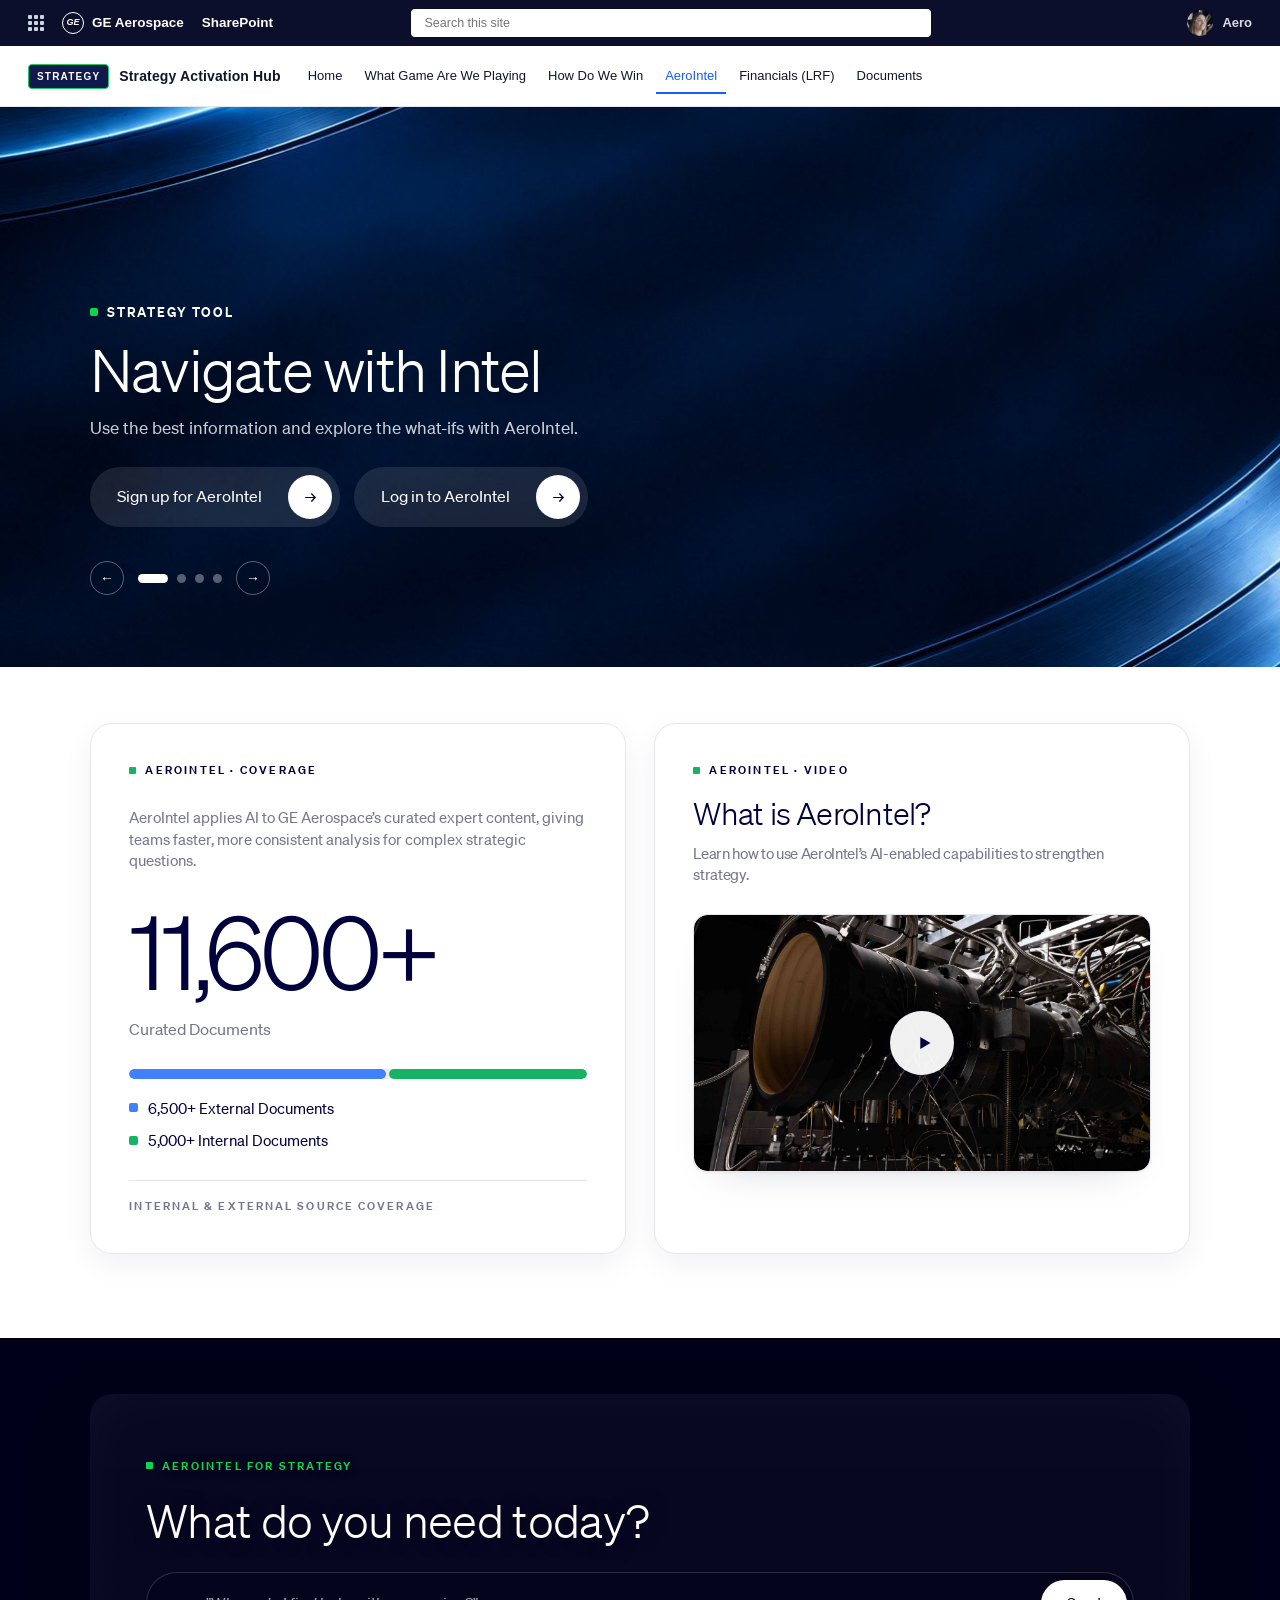
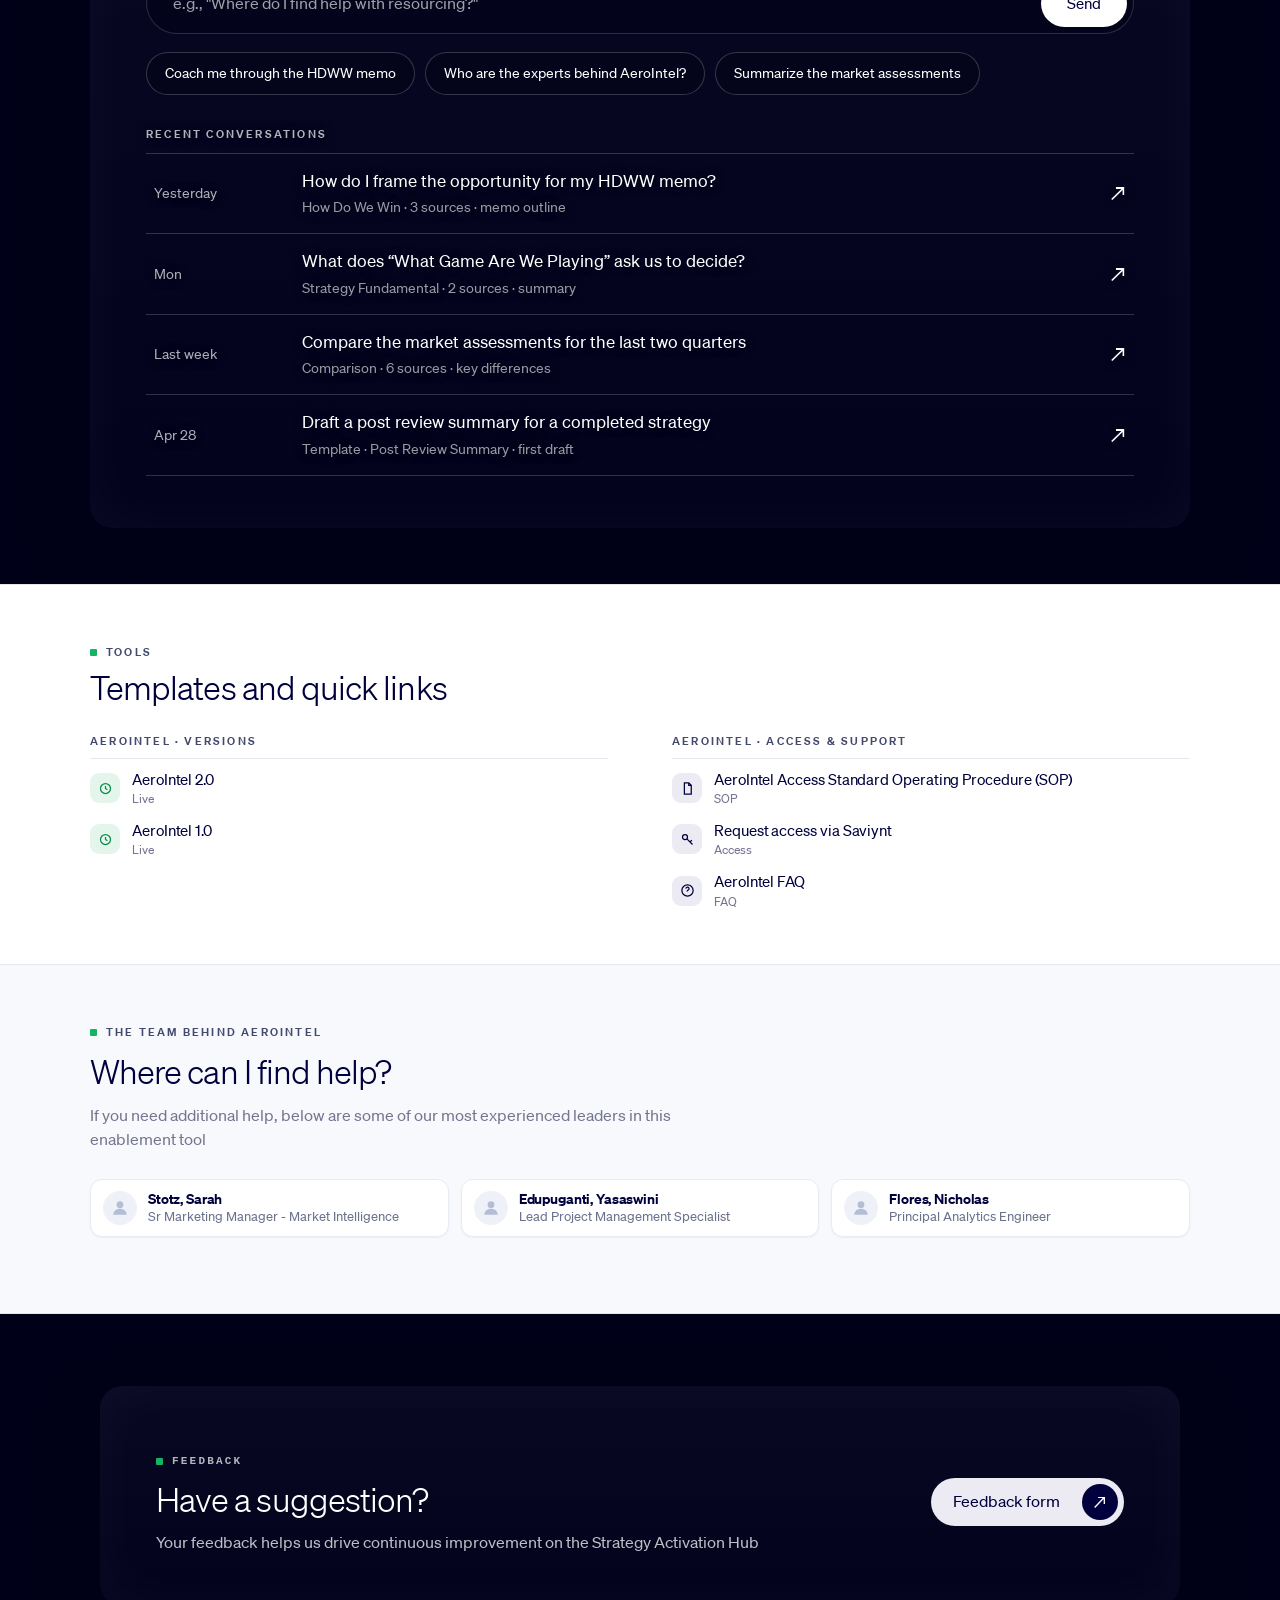
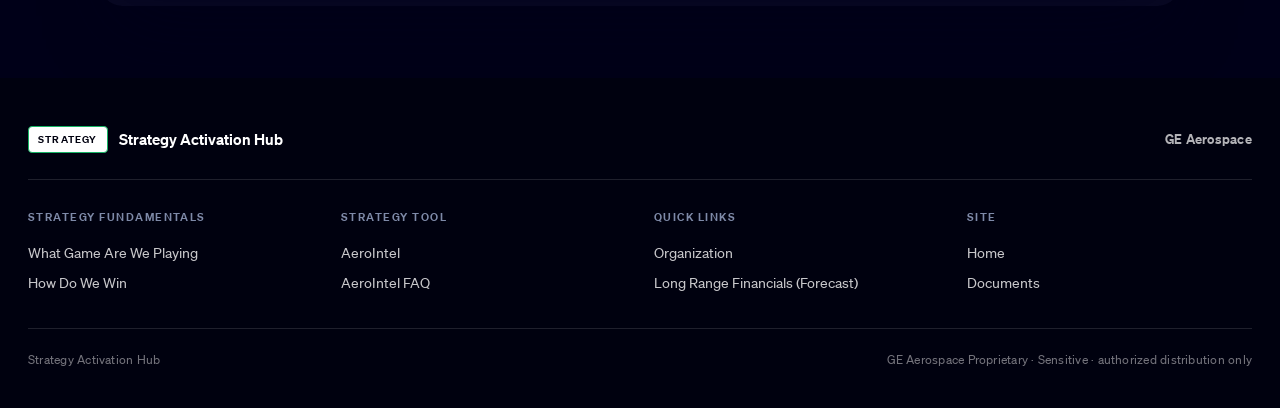
==== commit e7772e80: "Rename site to Strategy Activation Hub; AeroIntel for Strategy eyebrow; panel label Co-Authored-By: " ====
--- a/strategy-hub/option-d/aerointel.html
+++ b/strategy-hub/option-d/aerointel.html
@@ -1,4 +1,4 @@
-<!doctype html><html lang="en"><head><meta charset="utf-8"><meta name="viewport" content="width=device-width, initial-scale=1"><meta name="robots" content="noindex, nofollow"><link rel="stylesheet" href="/hub/hub.css"><title>AeroIntel &middot; Enterprise Strategy Center &middot; Option D</title><style>
+<!doctype html><html lang="en"><head><meta charset="utf-8"><meta name="viewport" content="width=device-width, initial-scale=1"><meta name="robots" content="noindex, nofollow"><link rel="stylesheet" href="/hub/hub.css"><title>AeroIntel &middot; Strategy Activation Hub &middot; Option D</title><style>
 /* FOOTER BASE, copied from /hub/hub.css unchanged. The kit strips hub.css on every
    page, so a page that leans on it for .fd-footer ships stacked links with no columns
    and no background. Ken saw it on the Template Library and again on the homepage,
@@ -1409,7 +1409,7 @@
 
 <header class="site">
   <div class="wrap site-bar">
-    <div class="site-mark"><span class="chip">STRATEGY</span><a href="/strategy-hub/option-d/index.html">Enterprise Strategy Center</a></div>
+    <div class="site-mark"><span class="chip">STRATEGY</span><a href="/strategy-hub/option-d/index.html">Strategy Activation Hub</a></div>
     <nav class="primary">
       <div><a class="top" href="/strategy-hub/option-d/index.html">Home</a></div>
       <div><a class="top" href="/strategy-hub/option-d/what-game-are-we-playing.html">What Game Are We Playing</a></div>
@@ -1556,7 +1556,7 @@
   <section class="ai-stage" aria-label="Ask AeroIntel">
     <div class="ai-stage-in">
     <div class="ai-card">
-      <p class="ai-eyebrow">AeroIntel for Enterprise Strategy</p>
+      <p class="ai-eyebrow">AeroIntel for Strategy</p>
       <h1><b>What do you need today?</b></h1>
       <form class="ai-ask" id="ai-form" action="/strategy-hub/option-d/aerointel.html" method="get" role="search">
         <input id="ai-q" name="q" type="text" autocomplete="off" spellcheck="false" aria-label="Ask AeroIntel a question"
@@ -2377,7 +2377,7 @@
     <div>
       <div class="eyebrow">Feedback</div>
       <h2>Have a suggestion?</h2>
-      <p>Your feedback helps us drive continuous improvement on the Enterprise Strategy Center</p>
+      <p>Your feedback helps us drive continuous improvement on the Strategy Activation Hub</p>
     </div>
     <a class="gpill" href="#">Feedback form <span class="pc"><span>&nearr;</span></span></a>
   </div>
@@ -2416,7 +2416,7 @@
 <footer class="fd-footer">
   <div class="fdf-in">
     <div class="fdf-top">
-      <div class="fdf-brand"><span class="fdf-chip">STRATEGY</span>Enterprise Strategy Center</div>
+      <div class="fdf-brand"><span class="fdf-chip">STRATEGY</span>Strategy Activation Hub</div>
       <div class="fdf-cobrand">GE Aerospace</div>
     </div>
     <div class="fdf-cols">
@@ -2425,7 +2425,7 @@
       <div class="fdf-col"><div class="fdf-h">Quick Links</div><a href="#">Organization</a><a href="#">Long Range Financials (Forecast)</a></div>
       <div class="fdf-col"><div class="fdf-h">Site</div><a href="/strategy-hub/option-d/index.html">Home</a><a href="#">Documents</a></div>
     </div>
-    <div class="fdf-meta"><span>Enterprise Strategy Center</span><span>GE Aerospace Proprietary &middot; Sensitive &middot; authorized distribution only</span></div>
+    <div class="fdf-meta"><span>Strategy Activation Hub</span><span>GE Aerospace Proprietary &middot; Sensitive &middot; authorized distribution only</span></div>
   </div>
 </footer>
 <script>
